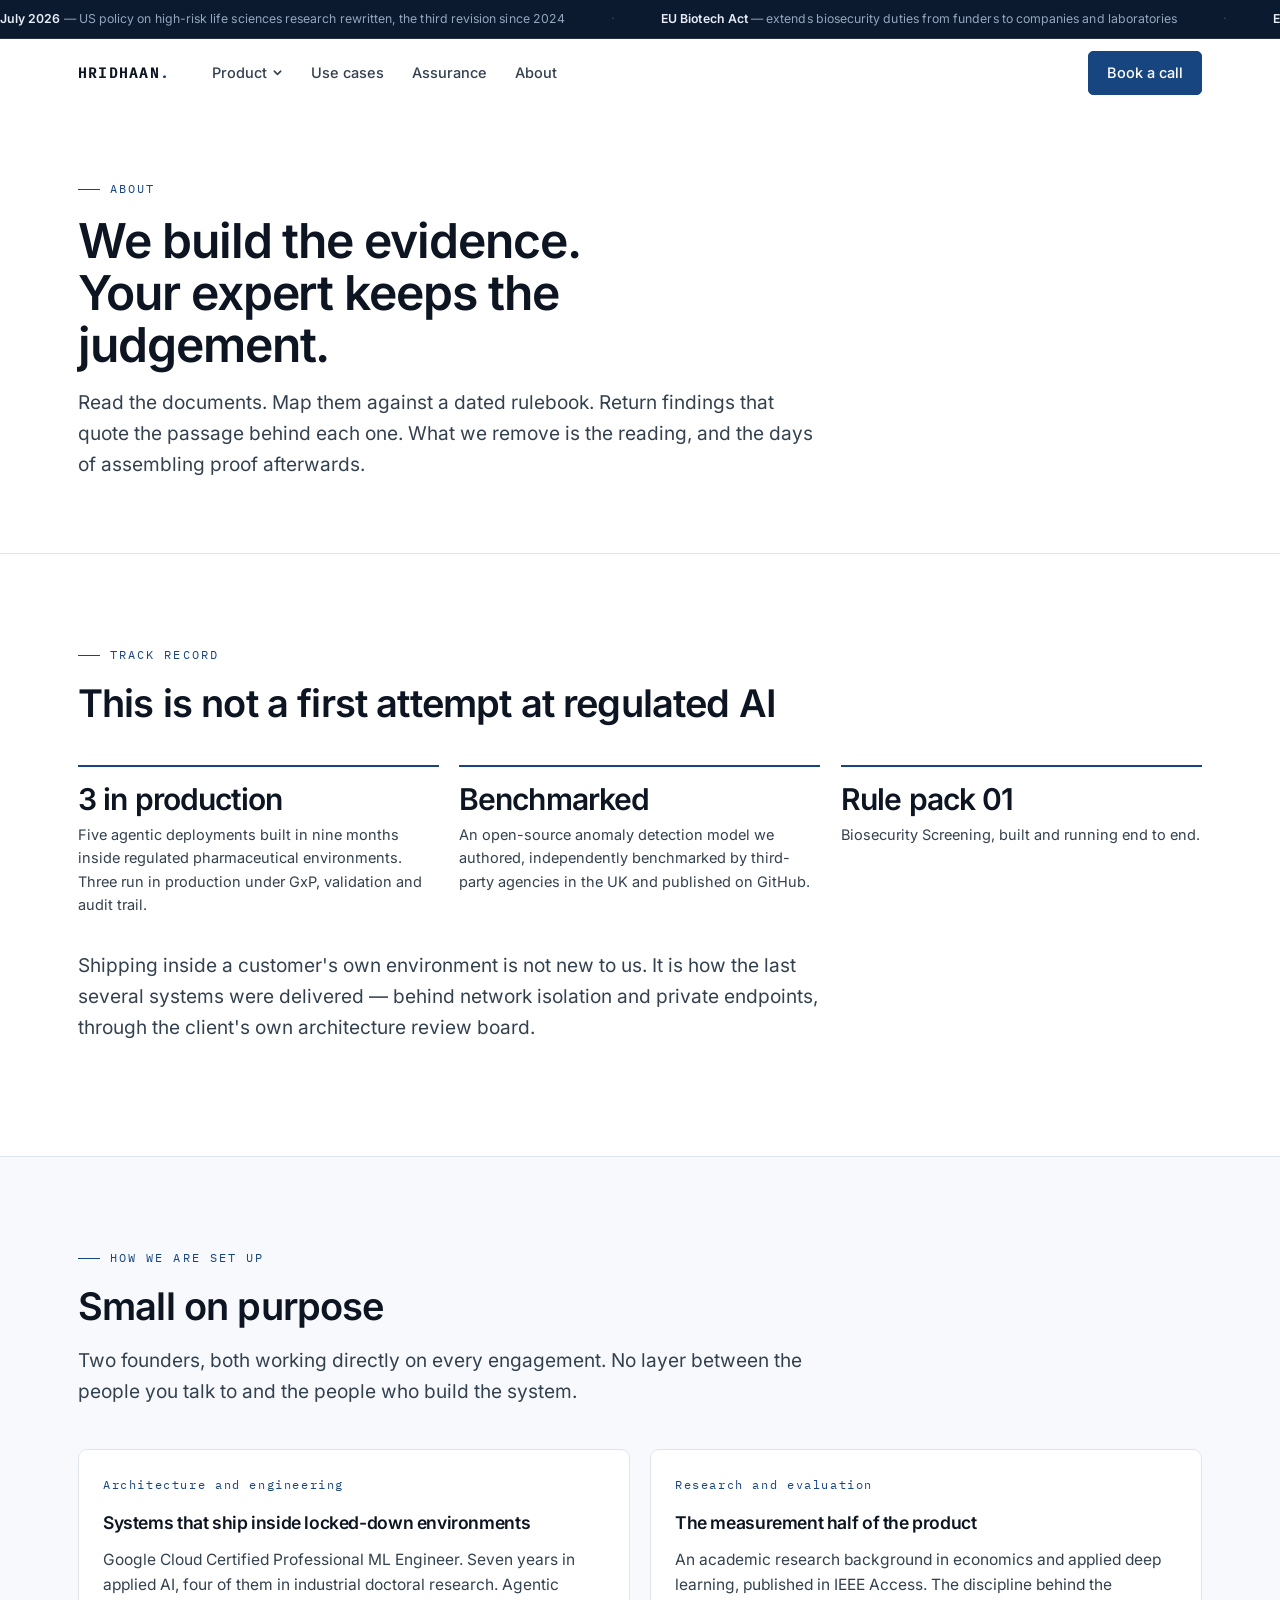
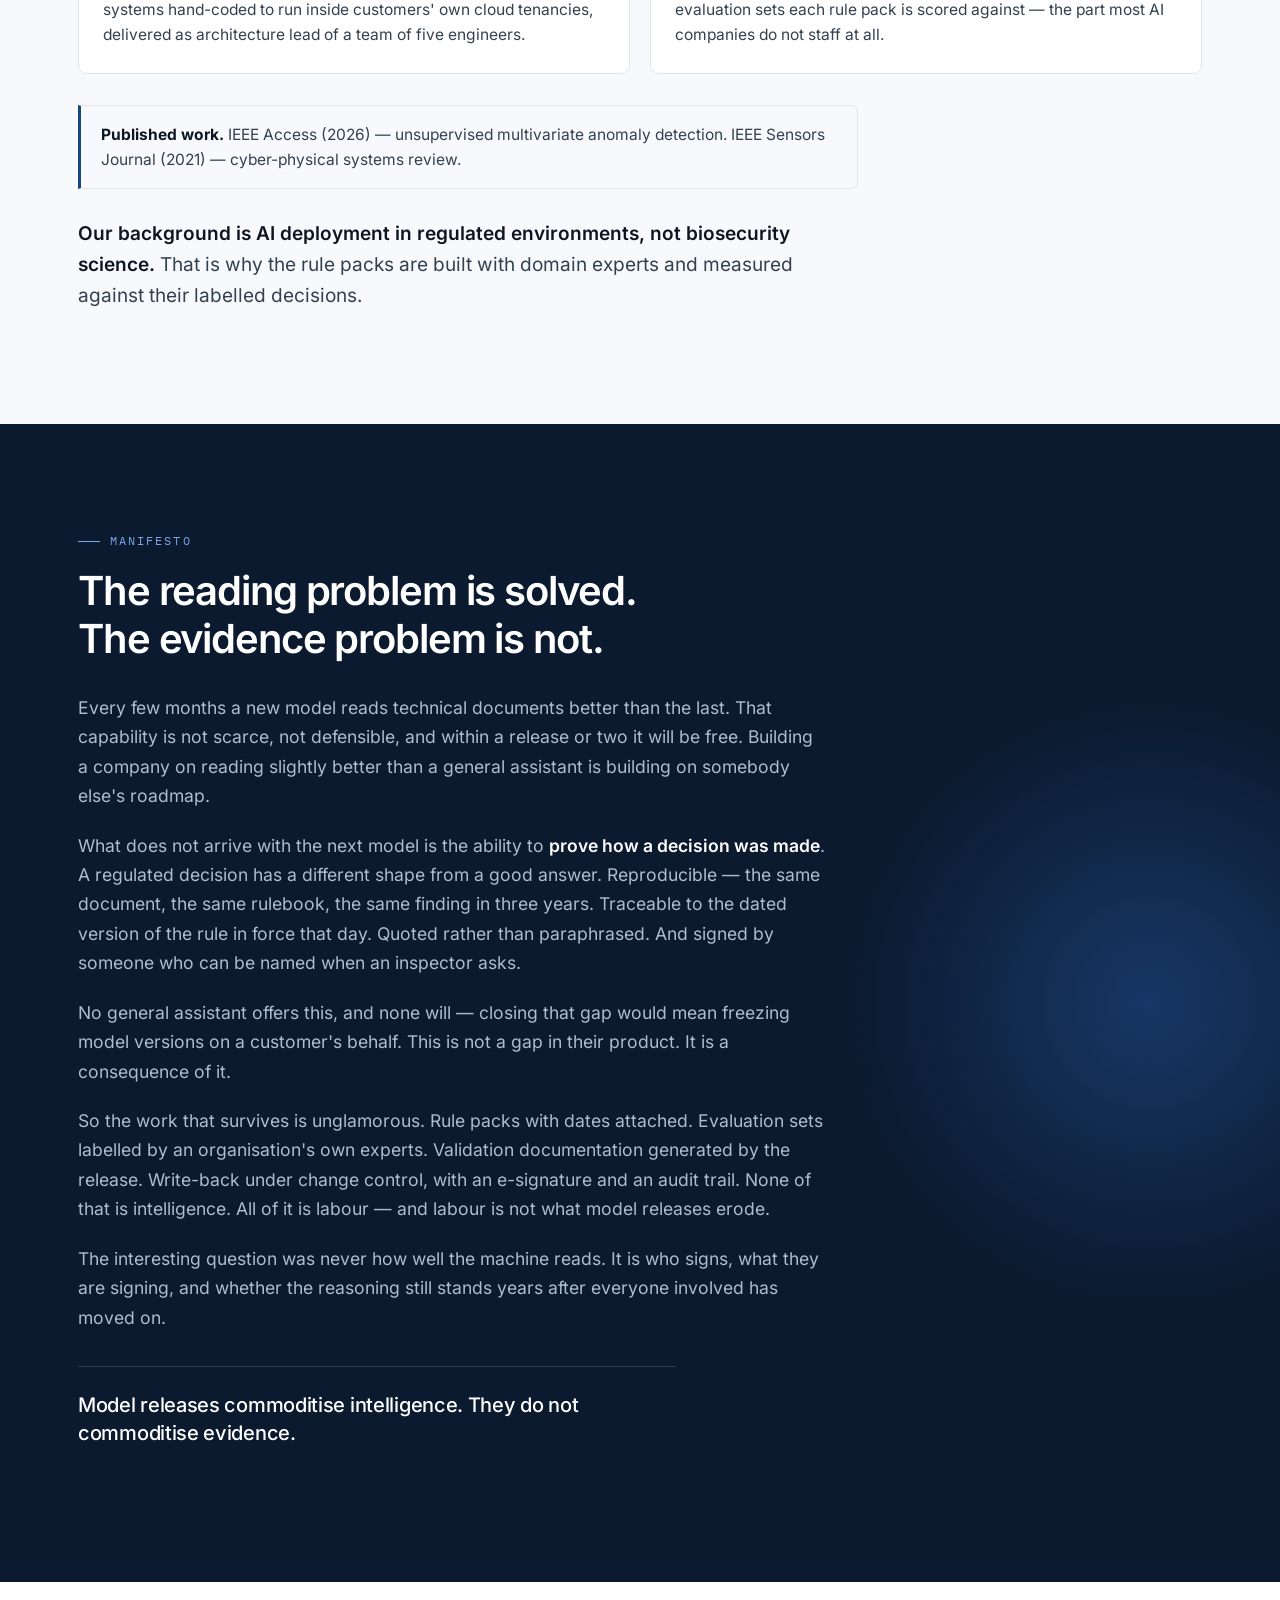
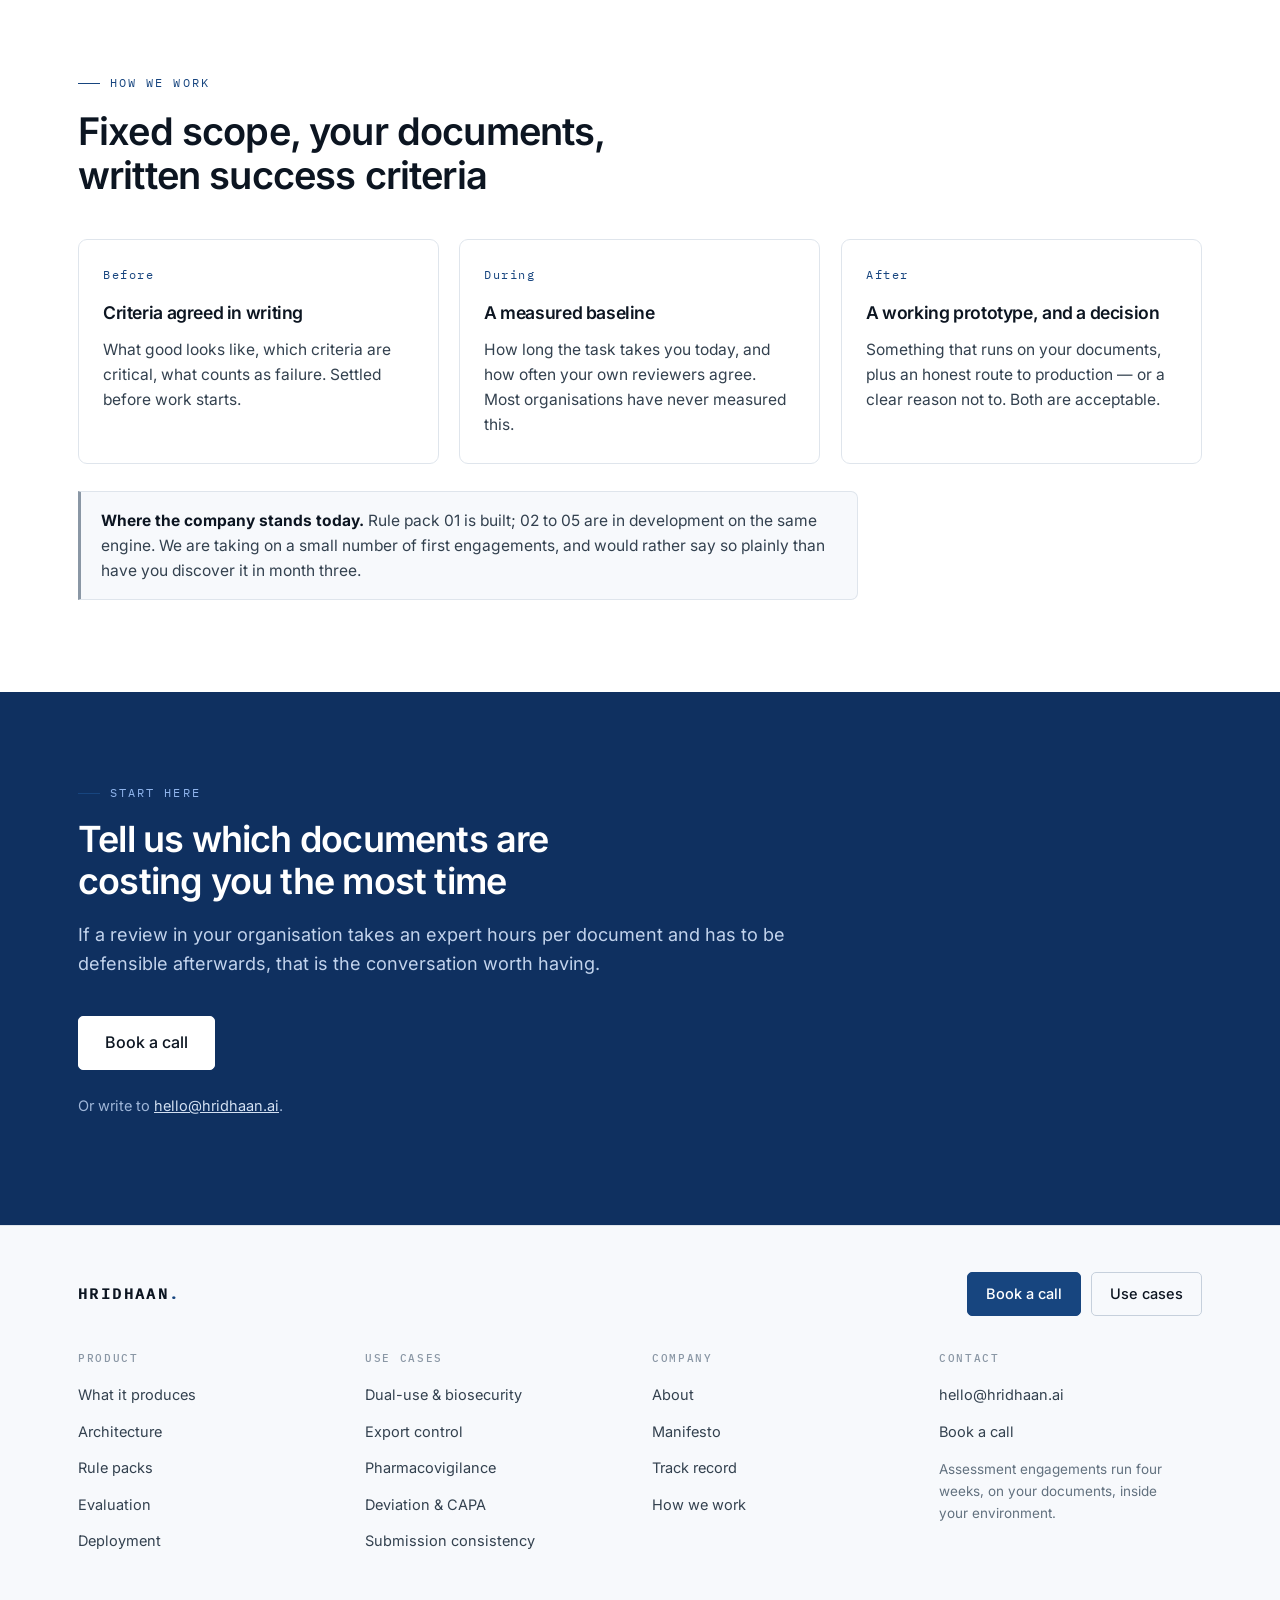
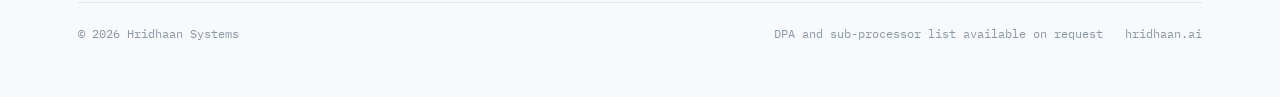
==== about.html @ a4098abb "Fix navigation: interior pages kept the old five-item nav Good catch. The homepage nav was reduced t" ====
<!doctype html>
<html lang="en">
<head>
<meta charset="utf-8">
<meta name="viewport" content="width=device-width, initial-scale=1">
<title>About — Hridhaan Systems</title>
<meta name="description" content="Hridhaan Systems builds evidence-grade AI for regulated decisions, from a track record of shipping agentic AI into locked-down enterprise environments. Founded and built by two practitioners.">
<link rel="canonical" href="https://hridhaan.ai/about.html">
<meta property="og:title" content="About — Hridhaan Systems">
<meta property="og:description" content="Hridhaan Systems builds evidence-grade AI for regulated decisions, from a track record of shipping agentic AI into locked-down enterprise environments. Founded and built by two practitioners.">
<meta property="og:type" content="website">
<link rel="icon" href="favicon.svg" type="image/svg+xml">
<meta property="og:image" content="https://hridhaan.ai/assets/og.png">
<meta name="twitter:card" content="summary_large_image">
<link rel="stylesheet" href="styles.css">
<script>document.documentElement.classList.add("js");</script>
</head>
<body>

<div class="ticker">
  <div class="rail">
    <div class="track">
      <span class="item"><b>July 2026</b> — US policy on high-risk life sciences research rewritten, the third revision since 2024</span>
      <span class="item"><b>EU Biotech Act</b> — extends biosecurity duties from funders to companies and laboratories</span>
      <span class="item"><b>EU 2021/821</b> — record-keeping obligations cover intangible technology transfer, not only goods</span>
      <span class="item"><b>21 CFR Part 11</b> — audit trails and e-signature required on regulated electronic records</span>
      <span class="item"><b>Rule packs are dated</b> — every assessment records the framework version in force on the day</span>
    </div>
    <div class="track" aria-hidden="true">
      <span class="item"><b>July 2026</b> — US policy on high-risk life sciences research rewritten, the third revision since 2024</span>
      <span class="item"><b>EU Biotech Act</b> — extends biosecurity duties from funders to companies and laboratories</span>
      <span class="item"><b>EU 2021/821</b> — record-keeping obligations cover intangible technology transfer, not only goods</span>
      <span class="item"><b>21 CFR Part 11</b> — audit trails and e-signature required on regulated electronic records</span>
      <span class="item"><b>Rule packs are dated</b> — every assessment records the framework version in force on the day</span>
    </div>
  </div>
</div>


<nav class="nav" id="nav">
  <div class="wrap">
    <a class="brand" href="index.html">Hridhaan<span class="dot">.</span></a>
    <div class="nav-links">
      <div class="has-menu">
      <button class="menu-trigger" id="menu-trigger" aria-expanded="false" aria-controls="menu-panel">Product<svg class="chev" viewBox="0 0 12 12" aria-hidden="true"><path d="M2.5 4.5 6 8l3.5-3.5"/></svg></button>
      <div class="menu-panel" id="menu-panel">
        <div class="menu-head">Rule packs</div>
        <a class="mi" href="use-cases.html#dual-use">
          <span class="mi-ic"><svg class="ic" viewBox="0 0 24 24" aria-hidden="true"><path d="M12 3 4.5 6v5.5c0 4.4 3.1 8.3 7.5 9.5 4.4-1.2 7.5-5.1 7.5-9.5V6z"/><circle cx="12" cy="11.5" r="2.4"/></svg></span>
          <span class="mi-t"><b>Biosecurity Screening</b><span>Dual-use risk in research proposals</span></span>
        </a>
        <a class="mi" href="use-cases.html#export-control">
          <span class="mi-ic"><svg class="ic" viewBox="0 0 24 24" aria-hidden="true"><path d="M3 8.5 10 5l7 3.5-7 3.5z"/><path d="M3 8.5v7L10 19l7-3.5v-7"/><path d="M10 12v7"/><path d="M20.5 3v18" stroke-dasharray="2.5 2.5"/></svg></span>
          <span class="mi-t"><b>Export Control</b><span>Technical content against control lists</span></span>
        </a>
        <a class="mi" href="use-cases.html#pharmacovigilance">
          <span class="mi-ic"><svg class="ic" viewBox="0 0 24 24" aria-hidden="true"><path d="M3 12h3.5l2-5.5 3.5 11 2.5-6.5H21"/></svg></span>
          <span class="mi-t"><b>Pharmacovigilance Triage</b><span>Adverse event cases and narratives</span></span>
        </a>
        <a class="mi" href="use-cases.html#capa">
          <span class="mi-ic"><svg class="ic" viewBox="0 0 24 24" aria-hidden="true"><path d="M9 4h6v3H9z"/><path d="M15 5.5h3v15H6v-15h3"/><path d="M9 13.5l2 2 4-4"/></svg></span>
          <span class="mi-t"><b>Quality Investigations</b><span>Deviation and CAPA evidence base</span></span>
        </a>
        <a class="mi" href="use-cases.html#submission">
          <span class="mi-ic"><svg class="ic" viewBox="0 0 24 24" aria-hidden="true"><path d="M6.5 3h7l4 4v10h-11z"/><path d="M13.5 3v4h4"/><path d="M3.5 7v14h11"/></svg></span>
          <span class="mi-t"><b>Submission Consistency</b><span>Contradictions across submission modules</span></span>
        </a>
        <a class="mi all" href="use-cases.html">All use cases &rarr;</a>
      </div>
    </div>
      <a href="use-cases.html">Use cases</a>
      <a href="index.html#assurance">Assurance</a>
      <a href="about.html">About</a>
    </div>
    <div class="nav-spacer"></div>
    <a class="btn" href="mailto:hello@hridhaan.ai?subject=Hridhaan%20assessment%20engagement">Book a call</a>
  </div>
</nav>

<header class="page-head">
  <div class="wrap">
    <div class="eyebrow">About</div>
    <h1>We build the evidence. Your expert keeps the judgement.</h1>
    <p class="lede">
      Read the documents. Map them against a dated rulebook. Return findings that quote the passage
      behind each one. What we remove is the reading, and the days of assembling proof afterwards.
    </p>
  </div>
</header>

<!-- ── Track record ──────────────────────────────────────────────────── -->
<section id="track-record" class="plain">
  <div class="wrap">
    <div class="eyebrow">Track record</div>
    <h2 class="sec">This is not a first attempt at regulated AI</h2>
    <div class="stats">
      <div>
        <div class="fig">3 in production</div>
        <div class="cap">Five agentic deployments built in nine months inside regulated pharmaceutical environments. Three run in production under GxP, validation and audit trail.</div>
      </div>
      <div>
        <div class="fig">Benchmarked</div>
        <div class="cap">An open-source anomaly detection model we authored, independently benchmarked by third-party agencies in the UK and published on GitHub.</div>
      </div>
      <div>
        <div class="fig">Rule pack 01</div>
        <div class="cap">Biosecurity Screening, built and running end to end.</div>
      </div>
    </div>

    <p class="lede" style="margin-top:34px;">
      Shipping inside a customer's own environment is not new to us. It is how the last several systems
      were delivered — behind network isolation and private endpoints, through the client's own
      architecture review board.
    </p>
  </div>
</section>

<!-- ── How we are set up ─────────────────────────────────────────────── -->
<section class="tint">
  <div class="wrap">
    <div class="eyebrow">How we are set up</div>
    <h2 class="sec">Small on purpose</h2>
    <p class="lede">
      Two founders, both working directly on every engagement. No layer between the people you talk to
      and the people who build the system.
    </p>

    <div class="grid-2">
      <div class="card">
        <span class="num">Architecture and engineering</span>
        <h3>Systems that ship inside locked-down environments</h3>
        <p>
          Google Cloud Certified Professional ML Engineer. Seven years in applied AI, four of them in
          industrial doctoral research. Agentic systems hand-coded to run inside customers' own cloud
          tenancies, delivered as architecture lead of a team of five engineers.
        </p>
      </div>
      <div class="card">
        <span class="num">Research and evaluation</span>
        <h3>The measurement half of the product</h3>
        <p>
          An academic research background in economics and applied deep learning, published in IEEE
          Access. The discipline behind the evaluation sets each rule pack is scored against — the part
          most AI companies do not staff at all.
        </p>
      </div>
    </div>

    <div class="status-note" style="margin-top:30px;border-left-color:var(--accent);">
      <b>Published work.</b> IEEE Access (2026) — unsupervised multivariate anomaly detection.
      IEEE Sensors Journal (2021) — cyber-physical systems review.
    </div>

    <p class="lede" style="margin-top:30px;">
      <strong>Our background is AI deployment in regulated environments, not biosecurity science.</strong>
      That is why the rule packs are built with domain experts and measured against their labelled
      decisions.
    </p>
  </div>
</section>

<!-- ── Manifesto ─────────────────────────────────────────────────────── -->
<section id="manifesto" class="manifesto">
  <div class="wrap">
    <div class="eyebrow">Manifesto</div>
    <h2>The reading problem is solved. The evidence problem is not.</h2>
    <div class="col">
      <p>
        Every few months a new model reads technical documents better than the last. That capability is
        not scarce, not defensible, and within a release or two it will be free. Building a company on
        reading slightly better than a general assistant is building on somebody else's roadmap.
      </p>
      <p>
        What does not arrive with the next model is the ability to <strong>prove how a decision was
        made</strong>. A regulated decision has a different shape from a good answer. Reproducible — the same document,
        the same rulebook, the same finding in three years. Traceable to the dated version of the rule in
        force that day. Quoted rather than paraphrased. And signed by someone who can be
        named when an inspector asks.
      </p>
      <p>
        No general assistant offers this, and none will — closing that gap would mean freezing model
        versions on a customer's behalf. This is not a gap in their product. It is a consequence of it.
      </p>
      <p>
        So the work that survives is unglamorous. Rule packs with dates attached. Evaluation sets labelled
        by an organisation's own experts. Validation documentation generated by the release. Write-back
        under change control, with an e-signature and an audit trail. None of that is intelligence. All of
        it is labour — and labour is not what model releases erode.
      </p>
      <p>
        The interesting question was never how well the machine reads. It is who signs, what they are
        signing, and whether the reasoning still stands years after everyone involved has moved on.
      </p>
      <p class="close">
        Model releases commoditise intelligence. They do not commoditise evidence.
      </p>
    </div>
  </div>
</section>

<!-- ── How we work ───────────────────────────────────────────────────── -->
<section id="how-we-work" class="plain">
  <div class="wrap">
    <div class="eyebrow">How we work</div>
    <h2 class="sec">Fixed scope, your documents, written success criteria</h2>
    <div class="grid-3">
      <div class="card">
        <span class="num">Before</span>
        <h3>Criteria agreed in writing</h3>
        <p>What good looks like, which criteria are critical, what counts as failure. Settled before work starts.</p>
      </div>
      <div class="card">
        <span class="num">During</span>
        <h3>A measured baseline</h3>
        <p>How long the task takes you today, and how often your own reviewers agree. Most organisations have never measured this.</p>
      </div>
      <div class="card">
        <span class="num">After</span>
        <h3>A working prototype, and a decision</h3>
        <p>Something that runs on your documents, plus an honest route to production — or a clear reason not to. Both are acceptable.</p>
      </div>
    </div>

    <div class="status-note">
      <b>Where the company stands today.</b> Rule pack 01 is built; 02 to 05 are in development on the
      same engine. We are taking on a small number of first engagements, and would rather say so plainly
      than have you discover it in month three.
    </div>
  </div>
</section>

<!-- ── CTA ───────────────────────────────────────────────────────────── -->
<section class="cta">
  <div class="wrap">
    <div class="eyebrow" style="color:#8fb4ec;">Start here</div>
    <h2>Tell us which documents are costing you the most time</h2>
    <p>
      If a review in your organisation takes an expert hours per document and has to be defensible
      afterwards, that is the conversation worth having.
    </p>
    <a class="btn lg" href="mailto:hello@hridhaan.ai?subject=Hridhaan%20assessment%20engagement">Book a call</a>
    <p class="terms">Or write to <a href="mailto:hello@hridhaan.ai" style="color:#d3e0f2;text-decoration:underline;">hello@hridhaan.ai</a>.</p>
  </div>
</section>

<footer>
  <div class="wrap">

    <div class="foot-top">
      <span class="brand">Hridhaan<span class="dot">.</span></span>
      <div class="foot-cta">
        <a class="btn" href="mailto:hello@hridhaan.ai?subject=Hridhaan%20assessment%20engagement">Book a call</a>
        <a class="btn ghost" href="use-cases.html">Use cases</a>
      </div>
    </div>

    <div class="foot-cols">
      <div>
        <h4>Product</h4>
        <ul>
          <li><a href="index.html#output">What it produces</a></li>
          <li><a href="index.html#architecture">Architecture</a></li>
          <li><a href="index.html#rule-packs">Rule packs</a></li>
          <li><a href="index.html#evaluation">Evaluation</a></li>
          <li><a href="index.html#deployment">Deployment</a></li>
        </ul>
      </div>
      <div>
        <h4>Use cases</h4>
        <ul>
          <li><a href="use-cases.html#dual-use">Dual-use &amp; biosecurity</a></li>
          <li><a href="use-cases.html#export-control">Export control</a></li>
          <li><a href="use-cases.html#pharmacovigilance">Pharmacovigilance</a></li>
          <li><a href="use-cases.html#capa">Deviation &amp; CAPA</a></li>
          <li><a href="use-cases.html#submission">Submission consistency</a></li>
        </ul>
      </div>
      <div>
        <h4>Company</h4>
        <ul>
          <li><a href="about.html">About</a></li>
          <li><a href="about.html#manifesto">Manifesto</a></li>
          <li><a href="about.html#track-record">Track record</a></li>
          <li><a href="about.html#how-we-work">How we work</a></li>
        </ul>
      </div>
      <div>
        <h4>Contact</h4>
        <ul>
          <li><a href="mailto:hello@hridhaan.ai">hello@hridhaan.ai</a></li>
          <li><a href="mailto:hello@hridhaan.ai?subject=Hridhaan%20assessment%20engagement">Book a call</a></li>
        </ul>
        <p style="font-size:13.5px;color:var(--ink-3);margin:14px 0 0;max-width:26ch;">
          Assessment engagements run four weeks, on your documents, inside your environment.
        </p>
      </div>
    </div>

    <div class="foot-legal">
      <span>© 2026 Hridhaan Systems</span>
      <span class="set">
        <span>DPA and sub-processor list available on request</span>
        <a href="index.html">hridhaan.ai</a>
      </span>
    </div>

  </div>
</footer>

<script>
  var nav = document.getElementById('nav');
  var onScroll = function () { nav.classList.toggle('scrolled', window.scrollY > 8); };
  onScroll();
  window.addEventListener('scroll', onScroll, { passive: true });
</script>

<script>
  (function () {
    var t = document.getElementById('menu-trigger');
    var p = document.getElementById('menu-panel');
    if (!t || !p) return;
    var wrap = t.parentNode;
    function open(v) { wrap.classList.toggle('open', v); t.setAttribute('aria-expanded', v); }
    t.addEventListener('click', function (e) { e.stopPropagation(); open(!wrap.classList.contains('open')); });
    document.addEventListener('click', function (e) { if (!wrap.contains(e.target)) open(false); });
    document.addEventListener('keydown', function (e) { if (e.key === 'Escape') open(false); });
  })();
</script>


<script>
  (function () {
    var sel = '.eyebrow, h2.sec, .lede, .arch, .example, .mock-note, .pack, .card,' +
              ' .split > div, .stats > div, .status-note, .statement .wrap > *,' +
              ' .cta .wrap > *, .page-head > .wrap > *, .uc-head, .uc h2, .uc .intro, .uc-cols > div,' +
              ' .manifesto .wrap > *';
    var els = [].slice.call(document.querySelectorAll(sel));
    if (!els.length) return;
    if (!('IntersectionObserver' in window) ||
        window.matchMedia('(prefers-reduced-motion: reduce)').matches) {
      els.forEach(function (el) { el.classList.add('in'); });
      return;
    }
    els.forEach(function (el) { el.classList.add('rv'); });
    var io = new IntersectionObserver(function (entries) {
      entries.forEach(function (e) {
        if (e.isIntersecting) { e.target.classList.add('in'); io.unobserve(e.target); }
      });
    }, { rootMargin: '0px 0px -8% 0px', threshold: 0.08 });
    els.forEach(function (el) { io.observe(el); });
  })();
</script>

</body>
</html>
---- styles.css ----
/* ── Self-hosted fonts: no third-party request ──────────────────────── */
@font-face {
  font-family: 'IBM Plex Mono';
  font-style: normal;
  font-weight: 400;
  font-display: swap;
  src: url(assets/fonts/IBMPlexMono-400-latin-ext.woff2) format('woff2');
  unicode-range: U+0100-02BA, U+02BD-02C5, U+02C7-02CC, U+02CE-02D7, U+02DD-02FF, U+0304, U+0308, U+0329, U+1D00-1DBF, U+1E00-1E9F, U+1EF2-1EFF, U+2020, U+20A0-20AB, U+20AD-20C0, U+2113, U+2C60-2C7F, U+A720-A7FF;
}
@font-face {
  font-family: 'IBM Plex Mono';
  font-style: normal;
  font-weight: 400;
  font-display: swap;
  src: url(assets/fonts/IBMPlexMono-400-latin.woff2) format('woff2');
  unicode-range: U+0000-00FF, U+0131, U+0152-0153, U+02BB-02BC, U+02C6, U+02DA, U+02DC, U+0304, U+0308, U+0329, U+2000-206F, U+20AC, U+2122, U+2191, U+2193, U+2212, U+2215, U+FEFF, U+FFFD;
}
@font-face {
  font-family: 'IBM Plex Mono';
  font-style: normal;
  font-weight: 500;
  font-display: swap;
  src: url(assets/fonts/IBMPlexMono-500-latin-ext.woff2) format('woff2');
  unicode-range: U+0100-02BA, U+02BD-02C5, U+02C7-02CC, U+02CE-02D7, U+02DD-02FF, U+0304, U+0308, U+0329, U+1D00-1DBF, U+1E00-1E9F, U+1EF2-1EFF, U+2020, U+20A0-20AB, U+20AD-20C0, U+2113, U+2C60-2C7F, U+A720-A7FF;
}
@font-face {
  font-family: 'IBM Plex Mono';
  font-style: normal;
  font-weight: 500;
  font-display: swap;
  src: url(assets/fonts/IBMPlexMono-500-latin.woff2) format('woff2');
  unicode-range: U+0000-00FF, U+0131, U+0152-0153, U+02BB-02BC, U+02C6, U+02DA, U+02DC, U+0304, U+0308, U+0329, U+2000-206F, U+20AC, U+2122, U+2191, U+2193, U+2212, U+2215, U+FEFF, U+FFFD;
}
@font-face {
  font-family: 'Inter';
  font-style: normal;
  font-weight: 400;
  font-display: swap;
  src: url(assets/fonts/Inter-400-latin-ext.woff2) format('woff2');
  unicode-range: U+0100-02BA, U+02BD-02C5, U+02C7-02CC, U+02CE-02D7, U+02DD-02FF, U+0304, U+0308, U+0329, U+1D00-1DBF, U+1E00-1E9F, U+1EF2-1EFF, U+2020, U+20A0-20AB, U+20AD-20C0, U+2113, U+2C60-2C7F, U+A720-A7FF;
}
@font-face {
  font-family: 'Inter';
  font-style: normal;
  font-weight: 400;
  font-display: swap;
  src: url(assets/fonts/Inter-400-latin.woff2) format('woff2');
  unicode-range: U+0000-00FF, U+0131, U+0152-0153, U+02BB-02BC, U+02C6, U+02DA, U+02DC, U+0304, U+0308, U+0329, U+2000-206F, U+20AC, U+2122, U+2191, U+2193, U+2212, U+2215, U+FEFF, U+FFFD;
}
@font-face {
  font-family: 'Inter';
  font-style: normal;
  font-weight: 500;
  font-display: swap;
  src: url(assets/fonts/Inter-500-latin-ext.woff2) format('woff2');
  unicode-range: U+0100-02BA, U+02BD-02C5, U+02C7-02CC, U+02CE-02D7, U+02DD-02FF, U+0304, U+0308, U+0329, U+1D00-1DBF, U+1E00-1E9F, U+1EF2-1EFF, U+2020, U+20A0-20AB, U+20AD-20C0, U+2113, U+2C60-2C7F, U+A720-A7FF;
}
@font-face {
  font-family: 'Inter';
  font-style: normal;
  font-weight: 500;
  font-display: swap;
  src: url(assets/fonts/Inter-500-latin.woff2) format('woff2');
  unicode-range: U+0000-00FF, U+0131, U+0152-0153, U+02BB-02BC, U+02C6, U+02DA, U+02DC, U+0304, U+0308, U+0329, U+2000-206F, U+20AC, U+2122, U+2191, U+2193, U+2212, U+2215, U+FEFF, U+FFFD;
}
@font-face {
  font-family: 'Inter';
  font-style: normal;
  font-weight: 600;
  font-display: swap;
  src: url(assets/fonts/Inter-600-latin-ext.woff2) format('woff2');
  unicode-range: U+0100-02BA, U+02BD-02C5, U+02C7-02CC, U+02CE-02D7, U+02DD-02FF, U+0304, U+0308, U+0329, U+1D00-1DBF, U+1E00-1E9F, U+1EF2-1EFF, U+2020, U+20A0-20AB, U+20AD-20C0, U+2113, U+2C60-2C7F, U+A720-A7FF;
}
@font-face {
  font-family: 'Inter';
  font-style: normal;
  font-weight: 600;
  font-display: swap;
  src: url(assets/fonts/Inter-600-latin.woff2) format('woff2');
  unicode-range: U+0000-00FF, U+0131, U+0152-0153, U+02BB-02BC, U+02C6, U+02DA, U+02DC, U+0304, U+0308, U+0329, U+2000-206F, U+20AC, U+2122, U+2191, U+2193, U+2212, U+2215, U+FEFF, U+FFFD;
}
@font-face {
  font-family: 'Inter';
  font-style: normal;
  font-weight: 700;
  font-display: swap;
  src: url(assets/fonts/Inter-700-latin-ext.woff2) format('woff2');
  unicode-range: U+0100-02BA, U+02BD-02C5, U+02C7-02CC, U+02CE-02D7, U+02DD-02FF, U+0304, U+0308, U+0329, U+1D00-1DBF, U+1E00-1E9F, U+1EF2-1EFF, U+2020, U+20A0-20AB, U+20AD-20C0, U+2113, U+2C60-2C7F, U+A720-A7FF;
}
@font-face {
  font-family: 'Inter';
  font-style: normal;
  font-weight: 700;
  font-display: swap;
  src: url(assets/fonts/Inter-700-latin.woff2) format('woff2');
  unicode-range: U+0000-00FF, U+0131, U+0152-0153, U+02BB-02BC, U+02C6, U+02DA, U+02DC, U+0304, U+0308, U+0329, U+2000-206F, U+20AC, U+2122, U+2191, U+2193, U+2212, U+2215, U+FEFF, U+FFFD;
}

/* ==========================================================================
   Hridhaan Systems — hridhaan.ai
   ========================================================================== */

:root {
  --ink:        #0c1521;
  --ink-2:      #33414f;
  --ink-3:      #62717f;
  --ink-4:      #8a97a5;

  --paper:      #ffffff;
  --paper-2:    #f7f9fc;
  --paper-3:    #edf1f7;

  --rule:       #dfe5ec;
  --rule-2:     #c6d0dc;

  --accent:     #17457f;
  --accent-dk:  #0f3060;
  --accent-lt:  #e9eff8;
  --accent-br:  #2f6fd0;
  --amber:      #a15c12;
  --amber-lt:   #fbf2e6;

  --max:        1180px;
  --sans:       "Inter", -apple-system, BlinkMacSystemFont, "Segoe UI", Roboto, sans-serif;
  --mono:       "IBM Plex Mono", ui-monospace, SFMono-Regular, Menlo, monospace;
}

* { box-sizing: border-box; }

html { scroll-behavior: smooth; -webkit-text-size-adjust: 100%; }

body {
  margin: 0;
  font-family: var(--sans);
  font-size: 17px;
  line-height: 1.62;
  color: var(--ink-2);
  background: var(--paper);
  -webkit-font-smoothing: antialiased;
}

h1, h2, h3, h4 { color: var(--ink); font-weight: 600; letter-spacing: -0.022em; margin: 0; }
p { margin: 0 0 1.1em; }
a { color: var(--accent); text-decoration: none; }
a:hover { text-decoration: underline; }
strong { color: var(--ink); font-weight: 600; }
ul { margin: 0 0 1.1em; padding-left: 1.15em; }
li { margin-bottom: 0.5em; }
li::marker { color: var(--accent); }

.wrap { max-width: var(--max); margin: 0 auto; padding: 0 28px; }

/* ── Nav ─────────────────────────────────────────────────────────────── */
.nav {
  position: sticky; top: 0; z-index: 50;
  background: rgba(255,255,255,0.88);
  backdrop-filter: saturate(1.4) blur(10px);
  border-bottom: 1px solid transparent;
  transition: border-color .2s ease;
}
.nav.scrolled { border-bottom-color: var(--rule); }
.nav .wrap { display: flex; align-items: center; gap: 34px; height: 68px; }

.brand {
  font-family: var(--mono);
  font-size: 14px;
  font-weight: 600;
  letter-spacing: 0.16em;
  color: var(--ink);
  text-transform: uppercase;
  white-space: nowrap;
}
.brand:hover { text-decoration: none; }
.brand .dot { color: var(--accent); }

.nav-links { display: flex; gap: 28px; margin-left: 8px; }
.nav-links a {
  font-size: 14.5px; font-weight: 500; color: var(--ink-2);
}
.nav-links a:hover { color: var(--accent); text-decoration: none; }
.nav-spacer { flex: 1; }

.btn {
  display: inline-block;
  font-size: 14.5px; font-weight: 500;
  padding: 9px 18px;
  border-radius: 5px;
  border: 1px solid var(--accent);
  background: var(--accent);
  color: #fff;
  white-space: nowrap;
  transition: background .15s ease, border-color .15s ease;
}
.btn:hover { background: var(--accent-dk); border-color: var(--accent-dk); text-decoration: none; }
.btn.ghost { background: transparent; color: var(--ink); border-color: var(--rule-2); }
.btn.ghost:hover { background: var(--paper-2); border-color: var(--ink-3); }
.btn.lg { font-size: 16px; padding: 13px 26px; }

/* ── Section furniture ───────────────────────────────────────────────── */
section { padding: 92px 0; border-top: 1px solid var(--rule); }
section.tint { background: var(--paper-2); }
section.plain { border-top: none; }

.eyebrow {
  font-family: var(--mono);
  font-size: 11.5px;
  letter-spacing: 0.18em;
  text-transform: uppercase;
  color: var(--accent);
  margin-bottom: 16px;
  display: flex; align-items: center; gap: 10px;
}
.eyebrow::before {
  content: ""; width: 22px; height: 1px; background: var(--accent); display: block;
}

h2.sec {
  font-size: clamp(28px, 3.4vw, 38px);
  line-height: 1.16;
  max-width: 30ch;
  text-wrap: balance;
  margin-bottom: 18px;
}
.lede { font-size: 19px; color: var(--ink-2); max-width: 62ch; }

/* ── Hero ────────────────────────────────────────────────────────────── */
.hero { padding: 84px 0 72px; border-top: none; }
.hero h1 {
  font-size: clamp(38px, 5.6vw, 62px);
  line-height: 1.05;
  letter-spacing: -0.035em;
  max-width: 19ch;
  text-wrap: balance;
  margin-bottom: 26px;
}
.hero .sub { font-size: 20px; line-height: 1.55; max-width: 64ch; color: var(--ink-2); }
.hero-tag {
  font-family: var(--mono); font-size: 12px; letter-spacing: 0.16em;
  text-transform: uppercase; color: var(--ink-3); margin-bottom: 22px;
}
.hero-cta { display: flex; gap: 12px; flex-wrap: wrap; margin-top: 34px; }

/* ── Framework strip ─────────────────────────────────────────────────── */
.strip { padding: 26px 0; border-top: 1px solid var(--rule); border-bottom: 1px solid var(--rule); background: var(--paper-2); }
.strip .label {
  font-family: var(--mono); font-size: 11px; letter-spacing: 0.16em;
  text-transform: uppercase; color: var(--ink-4); margin-bottom: 12px;
}
.strip .items {
  display: flex; flex-wrap: wrap; gap: 10px 26px;
  font-size: 14.5px; color: var(--ink-2); font-weight: 500;
}
.strip .items span { white-space: nowrap; }
.strip .items span::before { content: "·"; color: var(--rule-2); margin-right: 26px; }
.strip .items span:first-child::before { content: none; margin: 0; }

/* ── Evidence pack mock ──────────────────────────────────────────────── */
.mock {
  margin-top: 52px;
  border: 1px solid var(--rule);
  border-radius: 10px;
  background: var(--paper);
  box-shadow: 0 1px 2px rgba(13,20,23,.04), 0 12px 32px -18px rgba(13,20,23,.18);
  overflow: hidden;
}
.mock-bar {
  display: flex; align-items: center; gap: 10px;
  padding: 11px 16px;
  border-bottom: 1px solid var(--rule);
  background: var(--paper-2);
  font-family: var(--mono); font-size: 11.5px; color: var(--ink-3);
  letter-spacing: 0.04em;
}
.mock-bar .dots { display: flex; gap: 5px; }
.mock-bar .dots i { width: 8px; height: 8px; border-radius: 50%; background: var(--rule-2); display: block; }
.mock-bar .grow { flex: 1; }
.mock-body { display: grid; grid-template-columns: 1.35fr 1fr; }
.mock-body > div { padding: 22px 24px; }
.mock-body > div:first-child { border-right: 1px solid var(--rule); }

.mock-h {
  font-family: var(--mono); font-size: 10.5px; letter-spacing: 0.16em;
  text-transform: uppercase; color: var(--ink-4); margin-bottom: 14px;
}
.finding { border-left: 2px solid var(--amber); padding-left: 14px; margin-bottom: 20px; }
.finding:last-child { margin-bottom: 0; }
.finding .crit { font-size: 14px; font-weight: 600; color: var(--ink); margin-bottom: 5px; }
.finding .quote {
  font-size: 13.5px; color: var(--ink-2); font-style: italic;
  background: var(--paper-2); border-radius: 4px; padding: 8px 11px; margin-bottom: 7px;
}
.finding .cite { font-family: var(--mono); font-size: 11px; color: var(--ink-4); }

.kv { display: flex; justify-content: space-between; gap: 14px; padding: 9px 0; border-bottom: 1px dotted var(--rule); font-size: 13.5px; }
.kv:last-child { border-bottom: none; }
.kv .k { color: var(--ink-3); }
.kv .v { color: var(--ink); font-weight: 500; text-align: right; font-family: var(--mono); font-size: 12.5px; }
.pill {
  display: inline-block; font-family: var(--mono); font-size: 10.5px; letter-spacing: 0.1em;
  text-transform: uppercase; padding: 3px 9px; border-radius: 100px;
  background: var(--amber-lt); color: var(--amber); border: 1px solid #f0dfc6;
}
.mock-note { font-size: 12.5px; color: var(--ink-4); margin-top: 14px; text-align: center; }

/* ── Cards ───────────────────────────────────────────────────────────── */
.grid-3 { display: grid; grid-template-columns: repeat(3, 1fr); gap: 20px; margin-top: 42px; }
.grid-2 { display: grid; grid-template-columns: repeat(2, 1fr); gap: 20px; margin-top: 42px; }

.card {
  border: 1px solid var(--rule);
  border-radius: 9px;
  padding: 26px 24px;
  background: var(--paper);
}
.card h3 { font-size: 17.5px; margin-bottom: 10px; }
.card p { font-size: 15.5px; color: var(--ink-2); margin: 0; }
.card .num {
  font-family: var(--mono); font-size: 11.5px; letter-spacing: 0.14em;
  color: var(--accent); margin-bottom: 14px; display: block;
}

/* ── Pull quote ──────────────────────────────────────────────────────── */
.pull {
  margin: 46px 0 0;
  padding: 30px 34px;
  border-left: 3px solid var(--accent);
  background: var(--accent-lt);
  border-radius: 0 8px 8px 0;
  font-size: 21px;
  line-height: 1.45;
  color: var(--ink);
  font-weight: 500;
  letter-spacing: -0.015em;
}
.pull p:last-child { margin-bottom: 0; }
.pull .small { font-size: 15.5px; font-weight: 400; color: var(--ink-2); margin-top: 14px; letter-spacing: 0; }

/* ── Pipeline ────────────────────────────────────────────────────────── */
.pipeline { display: grid; grid-template-columns: repeat(5, 1fr); gap: 0; margin: 46px 0 0; }
.pipeline .step {
  position: relative;
  padding: 26px 20px 24px;
  border: 1px solid var(--rule);
  border-right: none;
  background: var(--paper);
}
.pipeline .step:first-child { border-radius: 9px 0 0 9px; }
.pipeline .step:last-child { border-right: 1px solid var(--rule); border-radius: 0 9px 9px 0; }
.pipeline .step::after {
  content: ""; position: absolute; top: 0; left: 0; right: 0; height: 2px; background: var(--rule-2);
}
.pipeline .step:nth-child(1)::after { background: var(--accent); }
.pipeline .step:nth-child(2)::after { background: #2b7a6f; }
.pipeline .step:nth-child(3)::after { background: #4c9489; }
.pipeline .step:nth-child(4)::after { background: #6dada3; }
.pipeline .step:nth-child(5)::after { background: #9dc0f0; }
.pipeline .n {
  font-family: var(--mono); font-size: 11px; letter-spacing: 0.14em;
  color: var(--ink-4); display: block; margin-bottom: 10px;
}
.pipeline h4 { font-size: 16px; margin-bottom: 8px; }
.pipeline p { font-size: 14px; color: var(--ink-2); margin: 0; line-height: 1.5; }

/* ── Rule pack list ──────────────────────────────────────────────────── */
.packs { margin-top: 44px; border-top: 1px solid var(--rule); }
.pack {
  display: grid;
  grid-template-columns: 54px 1fr;
  gap: 26px;
  padding: 26px 4px;
  border-bottom: 1px solid var(--rule);
  align-items: start;
  transition: background .15s ease;
}
a.pack { color: var(--ink-2); }
a.pack h3 { color: var(--ink); }
a.pack:hover { background: var(--paper-2); text-decoration: none; }
a.pack:hover h3 { color: var(--accent); }
.pack .idx { font-family: var(--mono); font-size: 26px; color: var(--rule-2); line-height: 1; padding-top: 2px; }
.pack h3 { font-size: 19px; margin-bottom: 8px; }
.pack .badge {
  display: inline-block; font-family: var(--mono); font-size: 10px; letter-spacing: 0.14em;
  text-transform: uppercase; padding: 3px 8px; border-radius: 3px; margin-bottom: 10px;
  background: var(--accent-lt); color: var(--accent-dk);
}
.pack .badge.warm { background: var(--amber-lt); color: var(--amber); }
.pack .badge.mute { background: var(--paper-3); color: var(--ink-3); border: 1px solid var(--rule-2); }
.pack .produces { font-size: 15.5px; color: var(--ink-2); }
.pack .produces .lbl {
  font-family: var(--mono); font-size: 10.5px; letter-spacing: 0.14em; text-transform: uppercase;
  color: var(--ink-4); display: block; margin-bottom: 6px;
}

/* ── Comparison table ────────────────────────────────────────────────── */
.compare { display: grid; grid-template-columns: 1fr 1fr; gap: 0; margin-top: 40px; border: 1px solid var(--rule); border-radius: 9px; overflow: hidden; }
.compare > div { padding: 26px 26px 28px; }
.compare > div:first-child { border-right: 1px solid var(--rule); background: var(--accent-lt); }
.compare h4 { font-size: 15px; margin-bottom: 16px; }
.compare ul { margin: 0; padding-left: 1.05em; }
.compare li { font-size: 15.5px; margin-bottom: 7px; }
.compare .x li::marker { color: var(--ink-4); }
.compare .x li { color: var(--ink-3); }

/* ── CTA band ────────────────────────────────────────────────────────── */
.cta {
  background: var(--accent-dk);
  color: #d3e0f2;
  border-top: none;
}
.cta h2 { color: #fff; font-size: clamp(26px, 3.2vw, 36px); line-height: 1.16; max-width: 28ch; text-wrap: balance; margin-bottom: 18px; }
.cta p { font-size: 18px; max-width: 66ch; color: #c2d3ec; }
.cta .btn { background: #fff; border-color: #fff; color: var(--ink); margin-top: 18px; }
.cta .btn:hover { background: var(--accent-lt); border-color: var(--accent-lt); }
.cta .terms { margin-top: 24px; font-size: 14.5px; color: #9fb6d8; }

/* ── Footer ──────────────────────────────────────────────────────────── */
footer { padding: 46px 0 54px; border-top: 1px solid var(--rule); background: var(--paper-2); }
.foot { display: flex; justify-content: space-between; align-items: flex-start; gap: 32px; flex-wrap: wrap; }
.foot .brand { margin-bottom: 10px; display: block; }
.foot p { font-size: 14px; color: var(--ink-3); margin: 0; max-width: 42ch; }
.foot-links { display: flex; gap: 26px; font-size: 14.5px; flex-wrap: wrap; }
.foot-links a { color: var(--ink-2); }
.foot-bot {
  margin-top: 34px; padding-top: 20px; border-top: 1px solid var(--rule);
  font-family: var(--mono); font-size: 11.5px; color: var(--ink-4);
  display: flex; justify-content: space-between; gap: 20px; flex-wrap: wrap;
}

/* ── Interior pages ──────────────────────────────────────────────────── */
.page-head { padding: 72px 0 52px; border-bottom: 1px solid var(--rule); }
.page-head h1 { font-size: clamp(32px, 4.4vw, 48px); line-height: 1.08; max-width: 18ch; margin-bottom: 18px; }

.uc { padding: 76px 0; border-bottom: 1px solid var(--rule); }
.uc:nth-child(even) { background: var(--paper-2); }
.uc-head { display: flex; align-items: baseline; gap: 16px; flex-wrap: wrap; margin-bottom: 6px; }
.uc-head .idx { font-family: var(--mono); font-size: 13px; color: var(--accent); letter-spacing: 0.14em; }
.uc h2 { font-size: clamp(25px, 3vw, 33px); line-height: 1.15; margin-bottom: 14px; max-width: 28ch; text-wrap: balance; }
.uc .intro { font-size: 18.5px; max-width: 64ch; color: var(--ink-2); }
.uc-cols { display: grid; grid-template-columns: 1.25fr 1fr; gap: 44px; margin-top: 34px; }
.uc-cols h4 {
  font-family: var(--mono); font-size: 11px; letter-spacing: 0.16em; text-transform: uppercase;
  color: var(--ink-4); margin-bottom: 14px; font-weight: 500;
}
.uc-side .box { border: 1px solid var(--rule); border-radius: 8px; padding: 20px 22px; background: var(--paper); margin-bottom: 16px; }
.uc-side .box:last-child { margin-bottom: 0; }
.uc-side .box p { margin: 0; font-size: 15.5px; }
.uc-side .box .out { color: var(--ink); font-weight: 500; }

.stub { padding: 110px 0 130px; text-align: center; }
.stub h1 { font-size: clamp(30px, 4vw, 42px); margin-bottom: 18px; }
.stub p { font-size: 18px; max-width: 52ch; margin: 0 auto 1.1em; }

/* ── Responsive ──────────────────────────────────────────────────────── */
@media (max-width: 900px) {
  .grid-3, .grid-2 { grid-template-columns: 1fr; }
  .pipeline { grid-template-columns: 1fr 1fr; }
  .pipeline .step { border-right: 1px solid var(--rule); border-radius: 0 !important; }
  .mock-body { grid-template-columns: 1fr; }
  .mock-body > div:first-child { border-right: none; border-bottom: 1px solid var(--rule); }
  .compare { grid-template-columns: 1fr; }
  .compare > div:first-child { border-right: none; border-bottom: 1px solid var(--rule); }
  .pack { grid-template-columns: 40px 1fr; }
  .pack .produces { grid-column: 2; }
  .uc-cols { grid-template-columns: 1fr; gap: 28px; }
  .nav .wrap { flex-wrap: wrap; height: auto; padding-top: 13px; padding-bottom: 11px; gap: 10px 18px; }
  .nav-links {
    order: 3; width: 100%; gap: 20px;
    overflow-x: auto; -webkit-overflow-scrolling: touch;
    padding-bottom: 2px; scrollbar-width: none;
  }
  .nav-links::-webkit-scrollbar { display: none; }
  .nav-links a { white-space: nowrap; }
  .nav-spacer { display: none; }
  .brand { flex: 1; }
  section { padding: 68px 0; }
}
@media (max-width: 560px) {
  body { font-size: 16px; }
  .wrap { padding: 0 20px; }
  .pipeline { grid-template-columns: 1fr; }
  .hero .sub { font-size: 18px; }
}

/* ── Worked example ──────────────────────────────────────────────────── */
.example { display: grid; grid-template-columns: 1fr 1fr; gap: 0; margin-top: 44px;
  border: 1px solid var(--rule); border-radius: 10px; overflow: hidden; background: var(--paper); }
.example > div { padding: 26px 28px 30px; }
.example > div:first-child { border-right: 1px solid var(--rule); background: var(--paper-2); }
.ex-h { font-family: var(--mono); font-size: 10.5px; letter-spacing: 0.16em; text-transform: uppercase;
  color: var(--ink-4); margin-bottom: 16px; display: flex; justify-content: space-between; gap: 12px; }
.doc { font-size: 14.5px; line-height: 1.72; color: var(--ink-2); }
.doc .sec-lbl { font-family: var(--mono); font-size: 11px; color: var(--ink-4); display: block; margin: 16px 0 5px; }
.doc .sec-lbl:first-child { margin-top: 0; }
.doc mark { background: #fdf0dc; color: var(--ink); padding: 1px 2px; border-radius: 2px;
  box-shadow: inset 0 -1px 0 #e8c99a; }
.doc mark.hot { background: #fbe2e2; box-shadow: inset 0 -1px 0 #e8b0b0; }

.out-item { border-left: 2px solid var(--rule-2); padding-left: 15px; margin-bottom: 18px; }
.out-item:last-child { margin-bottom: 0; }
.out-item.hit { border-left-color: var(--amber); }
.out-item.hot { border-left-color: #b03636; }
.out-item .q { font-family: var(--mono); font-size: 11px; color: var(--ink-4); margin-bottom: 3px; }
.out-item .a { font-size: 15px; font-weight: 600; color: var(--ink); margin-bottom: 4px; }
.out-item .why { font-size: 13.5px; color: var(--ink-2); margin: 0; }
.out-item .src { font-family: var(--mono); font-size: 10.5px; color: var(--ink-4); margin-top: 4px; }

.verdict { margin-top: 22px; padding: 16px 18px; border-radius: 7px; background: #fbe9e9; border: 1px solid #f0cccc; }
.verdict .lbl { font-family: var(--mono); font-size: 10.5px; letter-spacing: 0.14em;
  text-transform: uppercase; color: #8f2f2f; margin-bottom: 6px; }
.verdict .val { font-size: 19px; font-weight: 600; color: #7d2020; letter-spacing: -0.02em; }
.verdict .note { font-size: 13.5px; color: var(--ink-2); margin: 7px 0 0; }

/* ── Release gate checklist ──────────────────────────────────────────── */
.gate { margin-top: 42px; border: 1px solid var(--rule); border-radius: 10px; overflow: hidden; }
.gate-h { padding: 15px 24px; background: var(--ink); color: #fff; font-size: 15px; font-weight: 600; }
.gate-h span { font-family: var(--mono); font-size: 11px; letter-spacing: 0.14em;
  text-transform: uppercase; color: #9dc0f0; display: block; margin-bottom: 3px; font-weight: 500; }
.gate ul { margin: 0; padding: 0; list-style: none; }
.gate li { display: grid; grid-template-columns: 26px 1fr; gap: 12px; align-items: start;
  padding: 16px 24px; border-bottom: 1px solid var(--rule); font-size: 15.5px; margin: 0; }
.gate li:last-child { border-bottom: none; }
.gate li .tick { width: 18px; height: 18px; border-radius: 4px; background: var(--accent-lt);
  border: 1px solid #bacde8; position: relative; margin-top: 2px; }
.gate li .tick::after { content: ""; position: absolute; left: 5px; top: 1px; width: 5px; height: 10px;
  border: solid var(--accent); border-width: 0 2px 2px 0; transform: rotate(42deg); }
.gate li b { display: block; color: var(--ink); margin-bottom: 2px; }
.gate li span.d { color: var(--ink-2); font-size: 14.5px; }

/* ── Versus table ────────────────────────────────────────────────────── */
.vs { width: 100%; border-collapse: collapse; margin-top: 40px; border: 1px solid var(--rule); border-radius: 10px; }
.vs th, .vs td { text-align: left; padding: 15px 20px; border-bottom: 1px solid var(--rule); font-size: 15px; vertical-align: top; }
.vs thead th { background: var(--paper-2); font-family: var(--mono); font-size: 10.5px;
  letter-spacing: 0.14em; text-transform: uppercase; color: var(--ink-3); font-weight: 500; }
.vs thead th:last-child { color: var(--accent); }
.vs tbody tr:last-child td { border-bottom: none; }
.vs td:first-child { font-weight: 600; color: var(--ink); width: 26%; }
.vs td.gen { color: var(--ink-3); width: 37%; }
.vs td.us { color: var(--ink-2); background: var(--accent-lt); width: 37%; }

/* ── Stat row ────────────────────────────────────────────────────────── */
.stats { display: grid; grid-template-columns: repeat(3, 1fr); gap: 20px; margin-top: 40px; }
.stats > div { border-top: 2px solid var(--accent); padding-top: 16px; }
.stats .fig { font-size: 30px; font-weight: 600; color: var(--ink); letter-spacing: -0.03em; line-height: 1.1; }
.stats .cap { font-size: 14.5px; color: var(--ink-2); margin-top: 7px; }

@media (max-width: 900px) {
  .example { grid-template-columns: 1fr; }
  .example > div:first-child { border-right: none; border-bottom: 1px solid var(--rule); }
  .stats { grid-template-columns: 1fr; }
  .vs td:first-child, .vs td.gen, .vs td.us { width: auto; }
  .vs thead { display: none; }
  .vs tr { display: block; border-bottom: 1px solid var(--rule); }
  .vs td { display: block; border-bottom: none; padding: 6px 18px; }
  .vs td:first-child { padding-top: 16px; }
  .vs td.us { background: transparent; }
  .vs td.gen::before { content: "General assistant — "; color: var(--ink-4); }
  .vs td.us::before { content: "Hridhaan — "; color: var(--accent); font-weight: 600; }
}

/* ── Honest status note ──────────────────────────────────────────────── */
.status-note {
  margin-top: 26px;
  padding: 16px 20px;
  border: 1px solid var(--rule);
  border-left: 3px solid var(--ink-4);
  border-radius: 0 7px 7px 0;
  background: var(--paper-2);
  font-size: 15.5px;
  color: var(--ink-2);
  max-width: 78ch;
}
.status-note b { color: var(--ink); }

/* ── Regulatory ticker ───────────────────────────────────────────────── */
.ticker {
  background: #0b1a2f;
  border-bottom: 1px solid rgba(255,255,255,.10);
  overflow: hidden;
  position: relative;
}
.ticker .rail { display: flex; width: max-content; animation: tick 78s linear infinite; }
.ticker .track { display: flex; align-items: center; gap: 46px; padding: 9px 23px 9px 0; white-space: nowrap; }
.ticker .item { font-size: 12.3px; color: #93a6bd; letter-spacing: .005em; }
.ticker .item b { color: #e6edf7; font-weight: 600; }
.ticker .item::after { content: "·"; color: #3a4f6b; margin-left: 46px; }
@keyframes tick { from { transform: translateX(0); } to { transform: translateX(-50%); } }
.ticker:hover .rail { animation-play-state: paused; }
@media (prefers-reduced-motion: reduce) {
  .ticker .rail { animation: none; }
  .ticker { overflow-x: auto; }
}

/* ── Manifesto ───────────────────────────────────────────────────────── */
.manifesto {
  background: #0b1a2f;
  color: #adbdd0;
  border-top: none;
  padding: 108px 0 112px;
  position: relative;
  overflow: hidden;
}
.manifesto::after {
  content: "";
  position: absolute; right: -180px; top: 50%; transform: translateY(-50%);
  width: 620px; height: 620px; border-radius: 50%;
  background: radial-gradient(circle, rgba(47,111,208,.34) 0%, rgba(11,26,47,0) 68%);
  pointer-events: none;
}
.manifesto .wrap { position: relative; z-index: 1; }
.manifesto .eyebrow { color: #7ba6e8; }
.manifesto .eyebrow::before { background: #7ba6e8; }
.manifesto h2 {
  color: #fff;
  font-size: clamp(27px, 3.5vw, 40px);
  line-height: 1.2;
  letter-spacing: -0.028em;
  max-width: 22ch;
  text-wrap: balance;
  margin-bottom: 30px;
}
.manifesto .col { max-width: 68ch; }
.manifesto p { font-size: 17.5px; line-height: 1.68; margin-bottom: 1.15em; }
.manifesto strong { color: #fff; font-weight: 600; }
.manifesto .close {
  margin-top: 34px; padding-top: 24px;
  border-top: 1px solid rgba(255,255,255,.15);
  font-size: 20px; line-height: 1.42; color: #fff; font-weight: 500;
  letter-spacing: -0.015em; max-width: 46ch;
}

/* ── Centred hero (v2) ───────────────────────────────────────────────── */
.hero-c { padding: 96px 0 104px; border-top: none; text-align: center; }
.hero-c h1 {
  font-size: clamp(31px, 4.4vw, 55px);
  line-height: 1.1;
  letter-spacing: -0.035em;
  max-width: 36ch;
  margin: 0 auto 28px;
}
.hero-c h1 .lt { color: var(--accent); }
.hero-c .sub {
  font-size: 20.5px; line-height: 1.5; color: var(--ink-2);
  max-width: 92ch; margin: 0 auto; text-wrap: balance;
}
.hero-c .hero-cta { justify-content: center; margin-top: 36px; }
.hero-c .tag {
  font-family: var(--mono); font-size: clamp(13px, 1.35vw, 18px); font-weight: 500;
  letter-spacing: 0.15em; text-transform: uppercase; color: var(--accent);
  margin-bottom: 30px;
}

/* ── Logo grid (awaiting customers) ──────────────────────────────────── */
.logos { padding: 8px 0 78px; border-top: none; }
.logos .grid {
  display: grid; grid-template-columns: repeat(6, 1fr);
  border-top: 1px solid var(--rule); border-left: 1px solid var(--rule);
}
.logos .cell {
  border-right: 1px solid var(--rule); border-bottom: 1px solid var(--rule);
  height: 92px;
}
@media (max-width: 900px) { .logos .grid { grid-template-columns: repeat(3, 1fr); } }
@media (max-width: 560px) { .logos .grid { grid-template-columns: repeat(2, 1fr); } }

/* ── Figure slot (diagram to be supplied) ────────────────────────────── */
.figure-slot {
  margin-top: 46px;
  border: 1px solid var(--rule);
  border-radius: 10px;
  background:
    linear-gradient(var(--paper-2), var(--paper-2)),
    repeating-linear-gradient(45deg, var(--paper-3) 0 1px, transparent 1px 13px);
  background-blend-mode: normal;
  min-height: 420px;
  display: flex; align-items: center; justify-content: center;
}
.figure-slot img { display: block; max-width: 100%; height: auto; border-radius: 10px; }
.figure-slot .ph {
  font-family: var(--mono); font-size: 11.5px; letter-spacing: 0.16em;
  text-transform: uppercase; color: var(--ink-4);
}

/* ── Split section (two propositions) ────────────────────────────────── */
.split { display: grid; grid-template-columns: 1fr 1fr; gap: 0; margin-top: 44px; }
.split > div { padding: 6px 44px 0; }
.split > div:first-child { padding-left: 0; border-right: 1px solid var(--rule); }
.split > div:last-child { padding-right: 0; }
.split .kicker { font-size: 15px; color: var(--ink-3); margin-bottom: 4px; }
.split h3 { font-size: 25px; letter-spacing: -0.025em; margin-bottom: 16px; }
.split p { font-size: 16px; color: var(--ink-2); }
.split ul { margin-top: 14px; }
.split li { font-size: 15.5px; }
@media (max-width: 900px) {
  .split { grid-template-columns: 1fr; gap: 34px; }
  .split > div { padding: 0; }
  .split > div:first-child { border-right: none; border-bottom: 1px solid var(--rule); padding-bottom: 30px; }
}

/* ── Footer v2 ───────────────────────────────────────────────────────── */
footer .foot-top {
  display: flex; align-items: center; justify-content: space-between;
  gap: 24px; flex-wrap: wrap; padding-bottom: 34px;
}
footer .foot-top .brand { font-size: 15px; }
footer .foot-cta { display: flex; gap: 10px; flex-wrap: wrap; }
footer .foot-cols {
  display: grid; grid-template-columns: repeat(4, 1fr); gap: 30px 24px;
  padding-bottom: 38px;
}
footer .foot-cols h4 {
  font-family: var(--mono); font-size: 10.5px; letter-spacing: 0.16em;
  text-transform: uppercase; color: var(--ink-4); font-weight: 500;
  margin-bottom: 14px;
}
footer .foot-cols ul { list-style: none; margin: 0; padding: 0; }
footer .foot-cols li { margin-bottom: 9px; }
footer .foot-cols a { font-size: 14.5px; color: var(--ink-2); }
footer .foot-cols a:hover { color: var(--accent); text-decoration: none; }
footer .foot-legal {
  display: flex; justify-content: space-between; gap: 18px; flex-wrap: wrap;
  padding-top: 22px; border-top: 1px solid var(--rule);
  font-family: var(--mono); font-size: 11.5px; color: var(--ink-4);
}
footer .foot-legal .set { display: flex; gap: 22px; flex-wrap: wrap; }
footer .foot-legal a { color: var(--ink-4); }
footer .foot-legal a:hover { color: var(--accent); }
@media (max-width: 900px) { footer .foot-cols { grid-template-columns: repeat(2, 1fr); } }
@media (max-width: 520px) { footer .foot-cols { grid-template-columns: 1fr; } }

.strip .items.roadmap span { color: var(--ink-4); font-weight: 400; }

/* ── Icons ───────────────────────────────────────────────────────────── */
.ic { width: 22px; height: 22px; flex: none; stroke: var(--accent-br); fill: none;
      stroke-width: 1.6; stroke-linecap: round; stroke-linejoin: round; }
.pack .idx { display: flex; flex-direction: column; align-items: flex-start; gap: 9px; }
.pack .idx .ic { width: 24px; height: 24px; }
a.pack:hover .ic { stroke: var(--accent-dk); }

.split h3 { display: flex; align-items: center; gap: 10px; }
.split h3 .ic { width: 21px; height: 21px; }

/* ── Statement band ──────────────────────────────────────────────────── */
.statement {
  background: #0b1a2f; color: #fff; border-top: none;
  padding: 96px 0; position: relative; overflow: hidden;
}
.statement::after {
  content: ""; position: absolute; left: 50%; top: 50%;
  transform: translate(-50%, -50%);
  width: 1100px; height: 560px; border-radius: 50%;
  background: radial-gradient(ellipse, rgba(47,111,208,.30) 0%, rgba(11,26,47,0) 70%);
  pointer-events: none;
}
.statement .wrap { position: relative; z-index: 1; text-align: center; }
.statement .mark {
  font-family: var(--mono); font-size: 11.5px; letter-spacing: .2em;
  text-transform: uppercase; color: #7ba6e8; margin-bottom: 26px;
}
.statement p.big {
  font-size: clamp(26px, 3.6vw, 42px); line-height: 1.2; letter-spacing: -.03em;
  font-weight: 600; color: #fff; max-width: 22ch; margin: 0 auto 22px;
  text-wrap: balance;
}
.statement p.sub {
  font-size: 17.5px; color: #adbdd0; max-width: 56ch; margin: 0 auto; line-height: 1.6;
}

/* ── Product mega-menu ───────────────────────────────────────────────── */
.has-menu { position: relative; display: flex; align-items: center; }
.menu-trigger {
  display: inline-flex; align-items: center; gap: 5px;
  font-family: var(--sans); font-size: 14.5px; font-weight: 500; color: var(--ink-2);
  background: none; border: 0; padding: 0; cursor: pointer;
}
.menu-trigger:hover, .has-menu.open .menu-trigger { color: var(--accent); }
.menu-trigger .chev {
  width: 11px; height: 11px; stroke: currentColor; fill: none;
  stroke-width: 1.7; stroke-linecap: round; stroke-linejoin: round;
  transition: transform .18s ease;
}
.has-menu.open .menu-trigger .chev { transform: rotate(180deg); }

.menu-panel {
  position: absolute; top: calc(100% + 18px); left: -22px;
  width: 660px; max-width: calc(100vw - 40px);
  background: var(--paper); border: 1px solid var(--rule); border-radius: 11px;
  box-shadow: 0 2px 4px rgba(13,20,23,.04), 0 22px 48px -20px rgba(13,20,23,.26);
  padding: 16px; z-index: 60;
  display: grid; grid-template-columns: 1fr 1fr; gap: 2px;
  opacity: 0; visibility: hidden; transform: translateY(-6px);
  transition: opacity .16s ease, transform .16s ease, visibility .16s;
}
.has-menu.open .menu-panel,
.has-menu:hover .menu-panel { opacity: 1; visibility: visible; transform: translateY(0); }
.menu-head {
  grid-column: 1 / -1;
  font-family: var(--mono); font-size: 10px; letter-spacing: .17em; text-transform: uppercase;
  color: var(--ink-4); padding: 4px 10px 10px;
}
.mi { display: flex; gap: 11px; padding: 11px 10px; border-radius: 7px; align-items: flex-start; }
.mi:hover { background: var(--paper-2); text-decoration: none; }
.mi-ic { flex: none; margin-top: 1px; }
.mi-t { display: block; min-width: 0; }
.mi-t b { display: flex; align-items: center; gap: 8px; font-size: 14.5px; font-weight: 600; color: var(--ink); margin-bottom: 2px; white-space: nowrap; }
.mi-t b em {
  font-style: normal; font-family: var(--mono); font-size: 9px; letter-spacing: .12em;
  text-transform: uppercase; color: var(--ink-4); background: var(--paper-3);
  border: 1px solid var(--rule); border-radius: 3px; padding: 1px 5px; flex: none;
  margin-left: auto;
}
.mi-t span { display: block; font-size: 13px; line-height: 1.4; color: var(--ink-3); }
.mi.all {
  grid-column: 1 / -1; margin-top: 6px; padding-top: 13px;
  border-top: 1px solid var(--rule); border-radius: 0;
  font-size: 13.5px; font-weight: 500; color: var(--accent);
}
.mi.all:hover { background: transparent; color: var(--accent-dk); }

@media (max-width: 900px) {
  .menu-panel { position: static; width: 100%; grid-template-columns: 1fr;
                box-shadow: none; margin-top: 10px; display: none; }
  .has-menu { display: block; width: 100%; }
  .has-menu.open .menu-panel { display: grid; }
  .has-menu:hover .menu-panel { display: none; }
  .has-menu.open:hover .menu-panel { display: grid; }
}

/* ── Architecture diagram ────────────────────────────────────────────── */
.arch { margin: 46px 0 0; overflow-x: auto; }
.arch svg { display: block; width: 100%; min-width: 860px; height: auto; font-family: var(--sans); }
.arch .doc-in rect { fill: var(--paper); stroke: var(--rule-2); stroke-width: 1.4; }
.arch .doc-in line { stroke: var(--rule-2); stroke-width: 1.4; stroke-linecap: round; }
.arch .flow { stroke: var(--rule-2); stroke-width: 1.6; }
.arch .dash { stroke: var(--rule-2); stroke-width: 1.4; stroke-dasharray: 4 4; }
.arch .tenant { fill: #fbfcfc; stroke: var(--accent); stroke-width: 1.4; stroke-dasharray: 7 5; }
.arch .tenant-lbl { font-family: var(--mono); font-size: 11px; letter-spacing: .15em; fill: var(--accent); }
.arch .stepbox { fill: var(--paper); stroke: var(--rule); stroke-width: 1.3; }
.arch .st-n { font-family: var(--mono); font-size: 11px; fill: var(--ink-4); letter-spacing: .1em; }
.arch .st-t { font-size: 17px; font-weight: 600; fill: var(--ink); }
.arch .chip { fill: var(--accent-lt); stroke: #bacde8; stroke-width: 1.2; }
.arch .chip-t { font-family: var(--mono); font-size: 12.5px; fill: var(--accent-dk); font-weight: 500; }
.arch .chip-s { font-family: var(--mono); font-size: 10.5px; fill: var(--accent); }
.arch .out { fill: var(--paper); stroke: var(--ink); stroke-width: 1.5; }
.arch .out-h { font-size: 16.5px; font-weight: 600; fill: var(--ink); }
.arch .out-l { font-size: 13.5px; fill: var(--ink-2); }
.arch .lbl { font-size: 13.5px; fill: var(--ink-3); }

/* ══ Motion ══════════════════════════════════════════════════════════════
   Hand-rolled: no animation library, so the page keeps making zero
   third-party requests. Everything below is disabled under
   prefers-reduced-motion, and nothing is hidden when JS is unavailable. */

.js .rv {
  opacity: 0;
  transform: translateY(16px);
  transition: opacity .62s cubic-bezier(.22,.61,.36,1),
              transform .62s cubic-bezier(.22,.61,.36,1);
  will-change: opacity, transform;
}
.js .rv.in { opacity: 1; transform: none; }

/* stagger within repeating groups */
.js .packs .pack:nth-child(2)  { transition-delay: .06s; }
.js .packs .pack:nth-child(3)  { transition-delay: .12s; }
.js .packs .pack:nth-child(4)  { transition-delay: .18s; }
.js .packs .pack:nth-child(5)  { transition-delay: .24s; }
.js .grid-3 .card:nth-child(2) { transition-delay: .08s; }
.js .grid-3 .card:nth-child(3) { transition-delay: .16s; }
.js .grid-2 .card:nth-child(2) { transition-delay: .08s; }
.js .split > div:nth-child(2)  { transition-delay: .1s; }
.js .stats > div:nth-child(2)  { transition-delay: .08s; }
.js .stats > div:nth-child(3)  { transition-delay: .16s; }

/* hero entrance, on load rather than scroll */
@keyframes riseIn { from { opacity: 0; transform: translateY(18px); } to { opacity: 1; transform: none; } }
.js .hero-c .tag,
.js .hero-c h1,
.js .hero-c .sub,
.js .hero-c .hero-cta { opacity: 0; animation: riseIn .7s cubic-bezier(.22,.61,.36,1) forwards; }
.js .hero-c .tag      { animation-delay: .05s; }
.js .hero-c h1        { animation-delay: .15s; }
.js .hero-c .sub      { animation-delay: .28s; }
.js .hero-c .hero-cta { animation-delay: .40s; }

/* the diagram assembles in the order the pipeline runs */
.js .arch svg > g,
.js .arch svg > line { opacity: 0; transition: opacity .5s ease; }
.js .arch.in svg > g,
.js .arch.in svg > line { opacity: 1; }
.js .arch.in .a-in      { transition-delay: .05s; }
.js .arch.in .f1        { transition-delay: .18s; }
.js .arch.in .a-tenant  { transition-delay: .26s; }
.js .arch.in .s1        { transition-delay: .38s; }
.js .arch.in .f2        { transition-delay: .48s; }
.js .arch.in .s2        { transition-delay: .56s; }
.js .arch.in .a-chip    { transition-delay: .66s; }
.js .arch.in .f3        { transition-delay: .74s; }
.js .arch.in .s3        { transition-delay: .82s; }
.js .arch.in .f4        { transition-delay: .90s; }
.js .arch.in .s4        { transition-delay: .98s; }
.js .arch.in .f5        { transition-delay: 1.10s; }
.js .arch.in .a-out     { transition-delay: 1.20s; }

/* interaction */
.pack { transition: background .18s ease, transform .18s ease; }
a.pack:hover { transform: translateX(3px); }
.card { transition: border-color .2s ease, transform .2s ease, box-shadow .2s ease; }
.card:hover { border-color: var(--rule-2); transform: translateY(-2px);
              box-shadow: 0 10px 26px -18px rgba(13,20,23,.3); }
.btn { transition: background .15s ease, border-color .15s ease, transform .15s ease; }
.btn:active { transform: translateY(1px); }
.ic { transition: stroke .18s ease; }

@media (prefers-reduced-motion: reduce) {
  .js .rv, .js .rv.in { opacity: 1; transform: none; transition: none; }
  .js .hero-c .tag, .js .hero-c h1, .js .hero-c .sub, .js .hero-c .hero-cta {
    opacity: 1; animation: none;
  }
  .js .arch svg > g, .js .arch svg > line { opacity: 1; transition: none; }
  a.pack:hover, .card:hover { transform: none; }
}

/* anchored targets clear the sticky nav */
[id] { scroll-margin-top: 92px; }
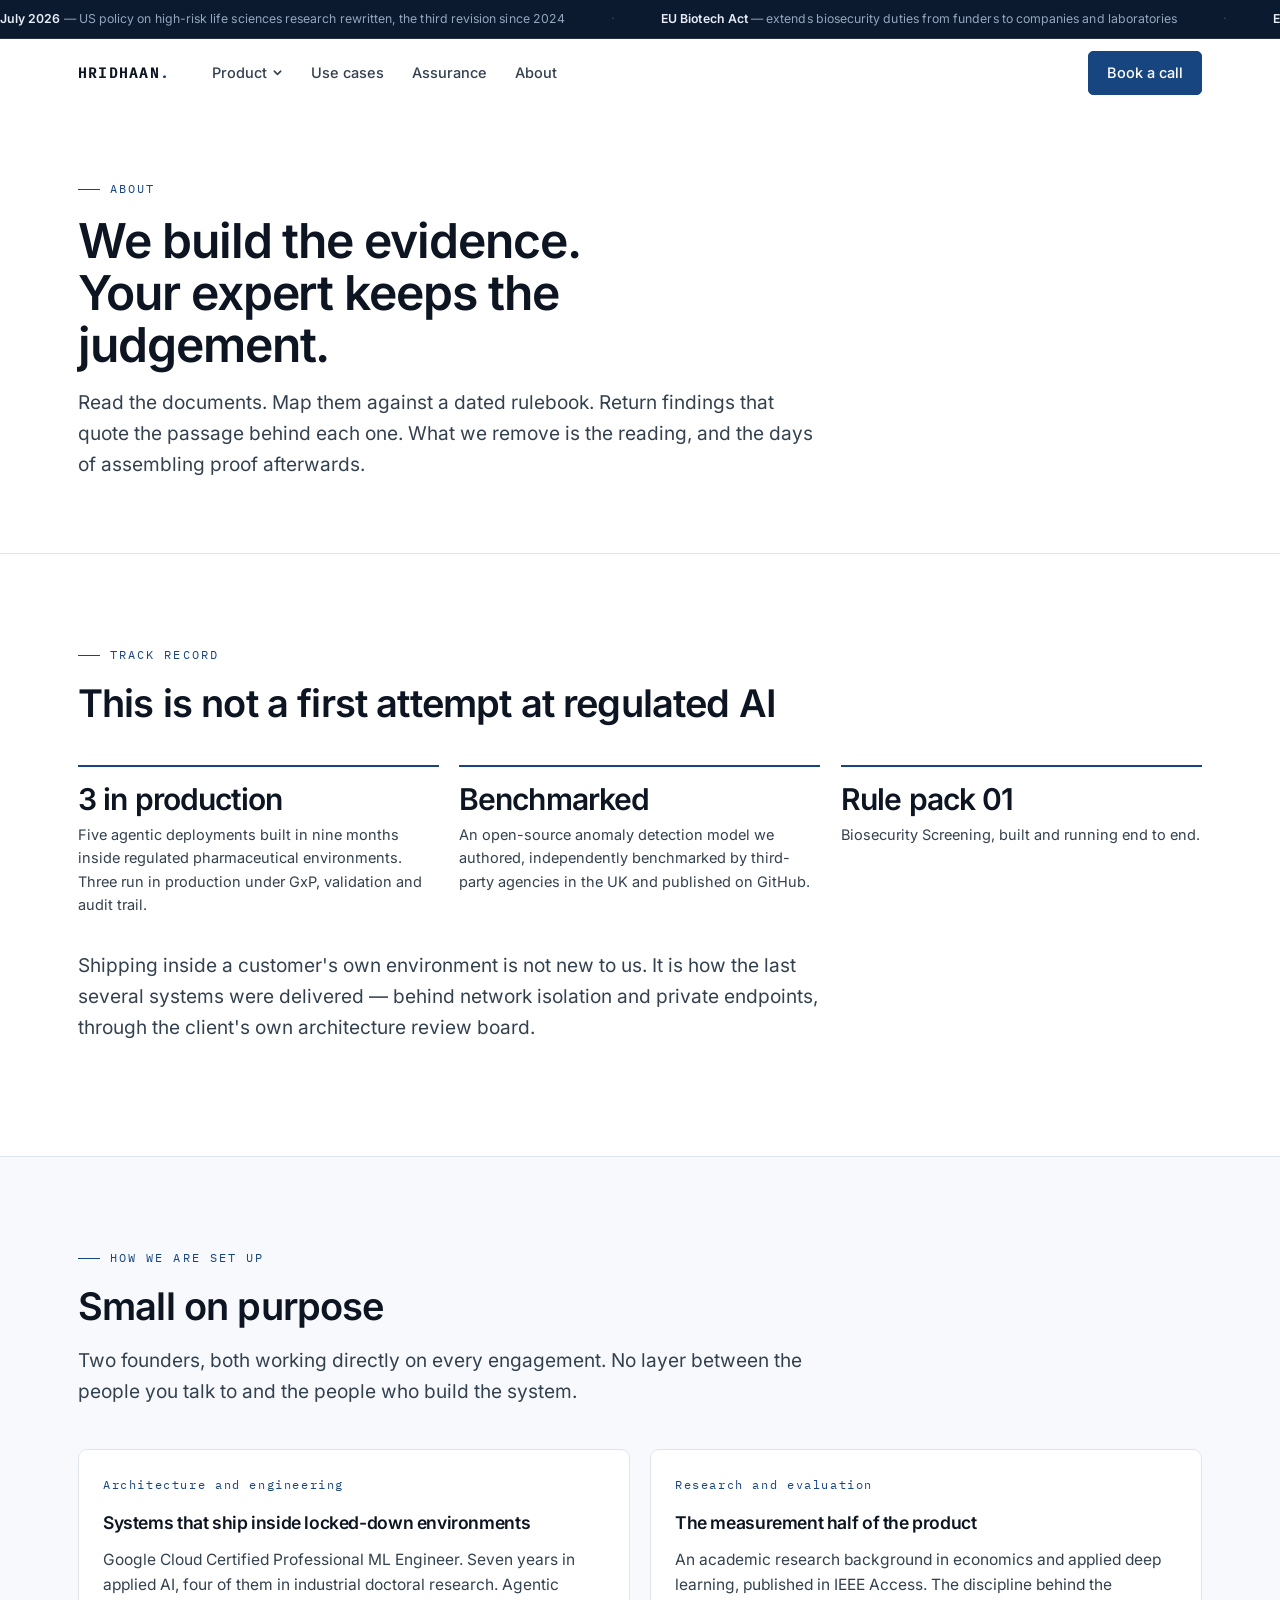
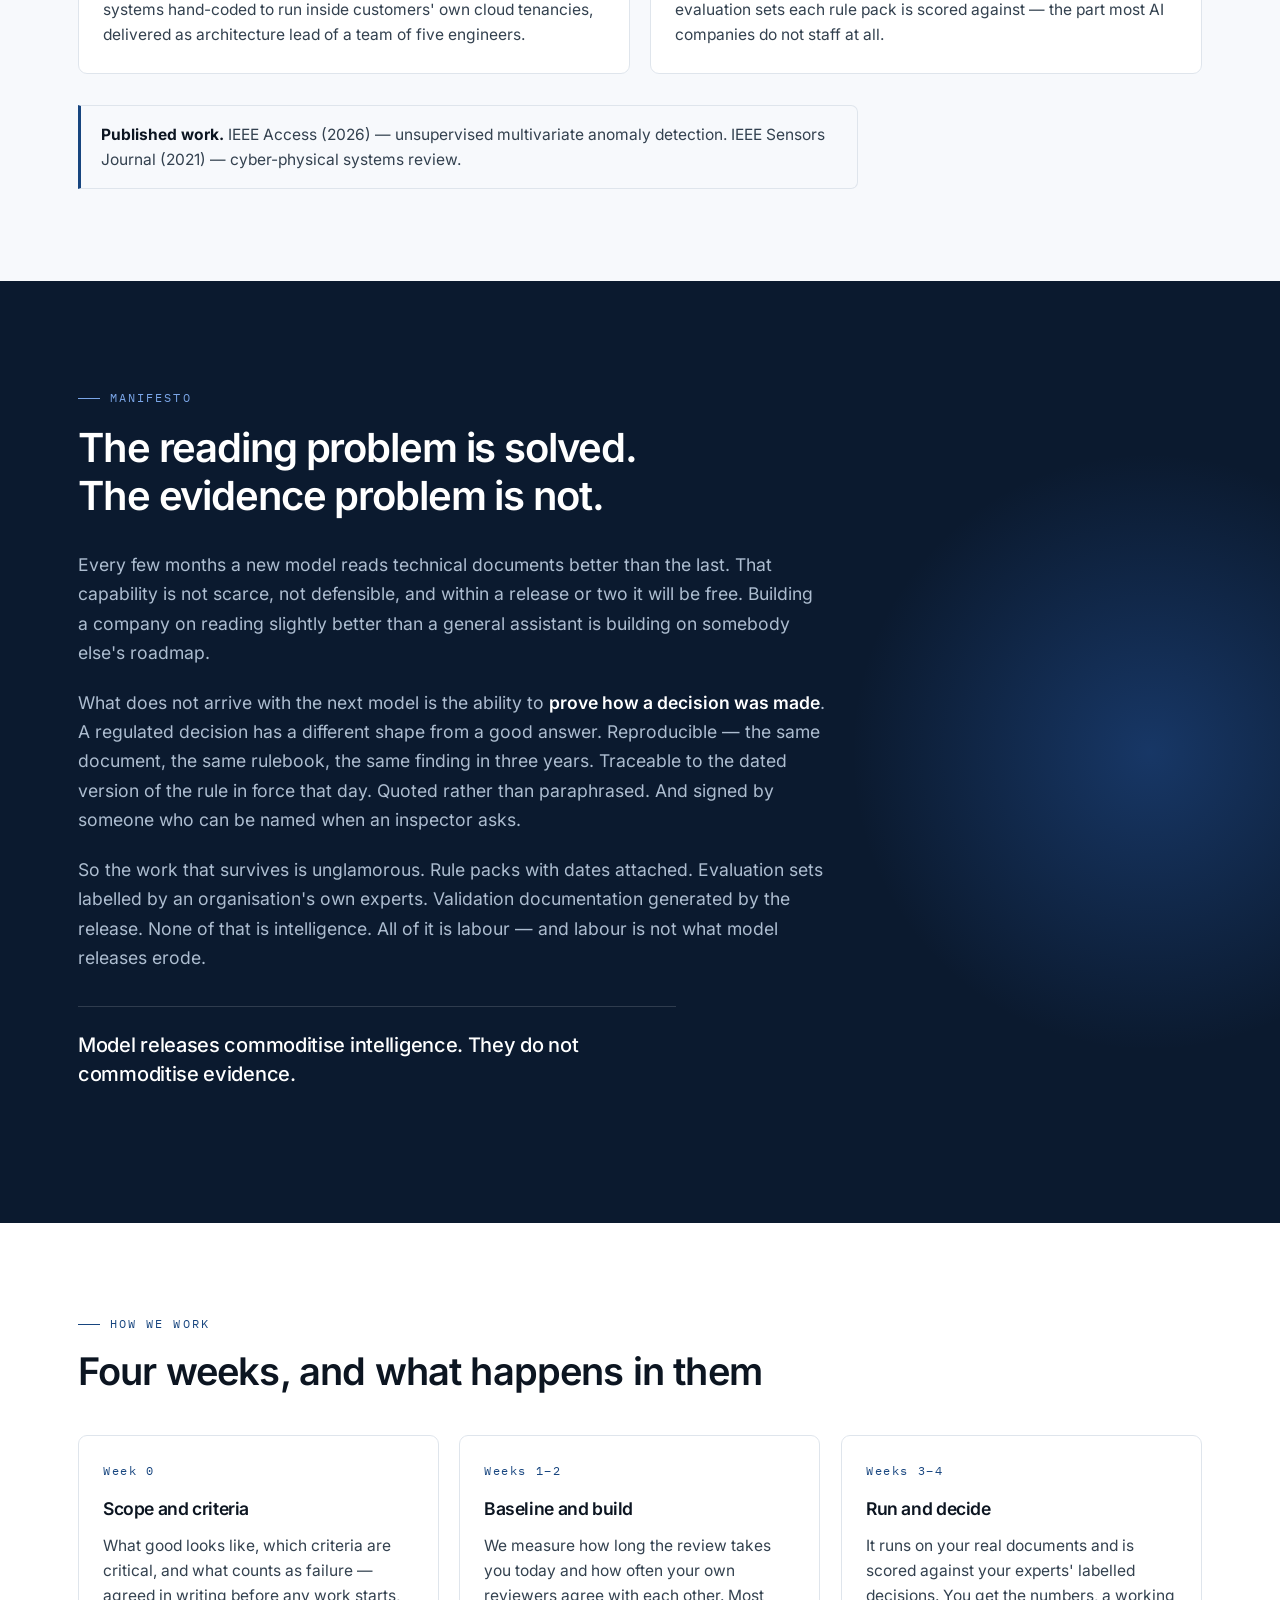
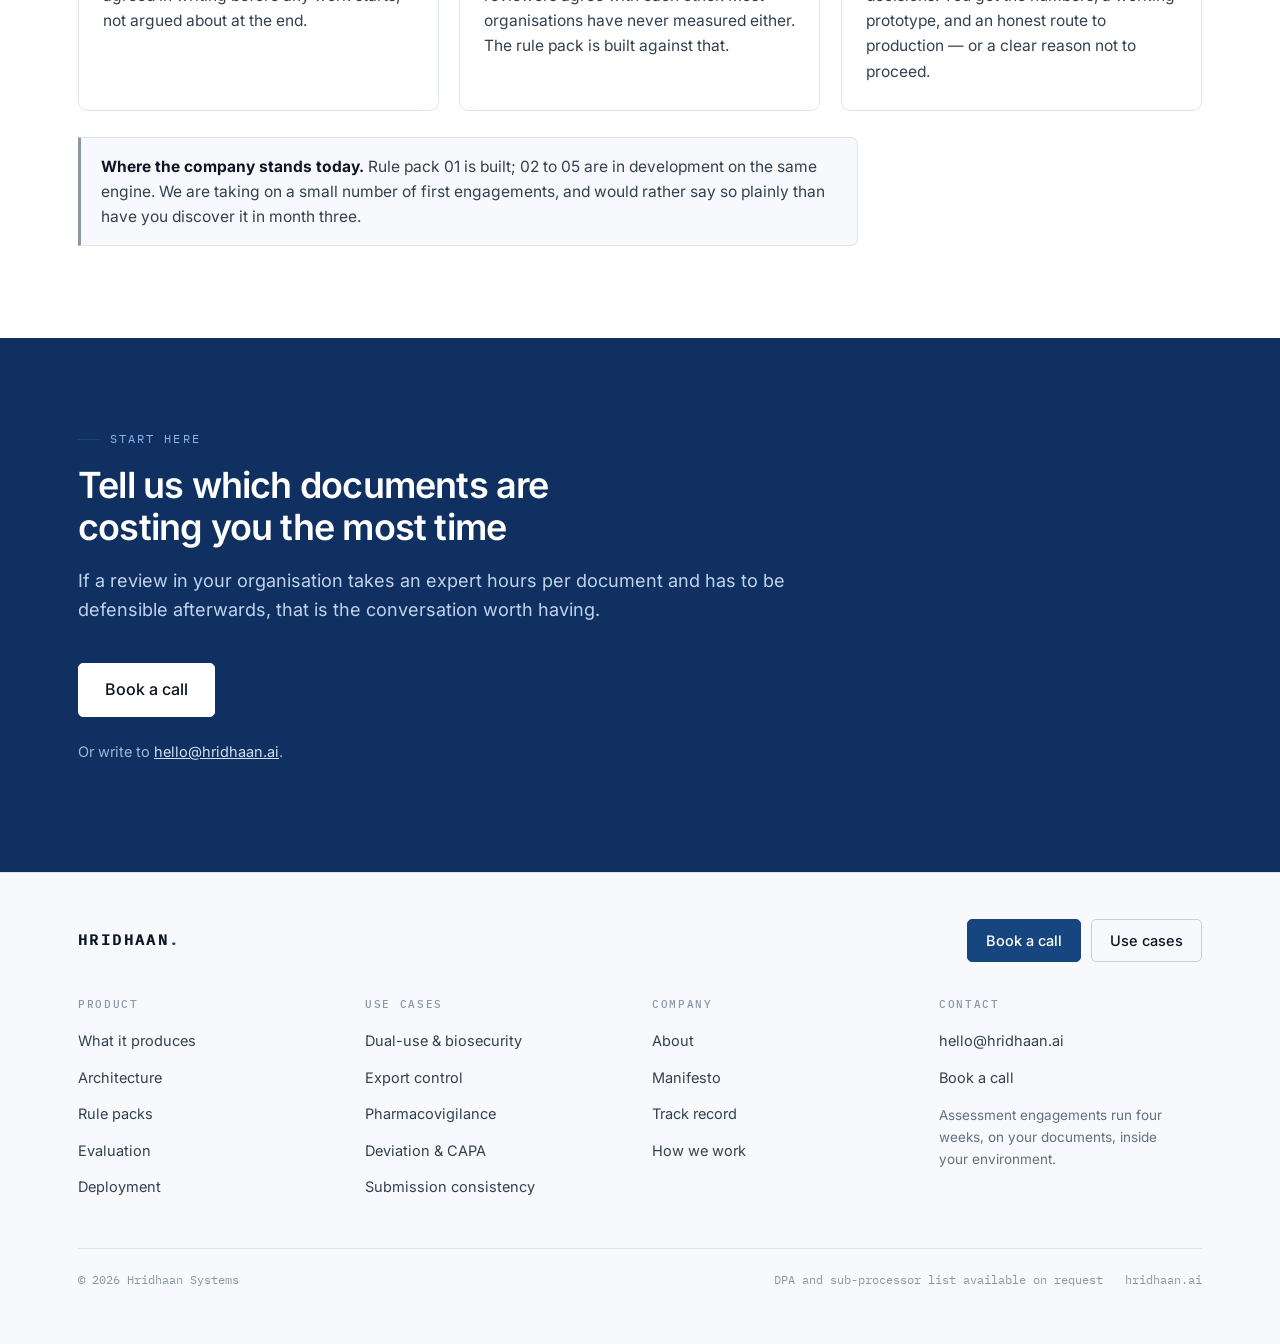
==== commit 60969528: "Move the scope limit to the homepage, cut the manifesto, rework How we work The scope statement was " ====
--- a/about.html
+++ b/about.html
@@ -152,11 +152,6 @@
       IEEE Sensors Journal (2021) — cyber-physical systems review.
     </div>
 
-    <p class="lede" style="margin-top:30px;">
-      <strong>Our background is AI deployment in regulated environments, not biosecurity science.</strong>
-      That is why the rule packs are built with domain experts and measured against their labelled
-      decisions.
-    </p>
   </div>
 </section>
 
@@ -173,24 +168,15 @@
       </p>
       <p>
         What does not arrive with the next model is the ability to <strong>prove how a decision was
-        made</strong>. A regulated decision has a different shape from a good answer. Reproducible — the same document,
-        the same rulebook, the same finding in three years. Traceable to the dated version of the rule in
-        force that day. Quoted rather than paraphrased. And signed by someone who can be
+        made</strong>. A regulated decision has a different shape from a good answer. Reproducible — the
+        same document, the same rulebook, the same finding in three years. Traceable to the dated version
+        of the rule in force that day. Quoted rather than paraphrased. And signed by someone who can be
         named when an inspector asks.
       </p>
       <p>
-        No general assistant offers this, and none will — closing that gap would mean freezing model
-        versions on a customer's behalf. This is not a gap in their product. It is a consequence of it.
-      </p>
-      <p>
         So the work that survives is unglamorous. Rule packs with dates attached. Evaluation sets labelled
-        by an organisation's own experts. Validation documentation generated by the release. Write-back
-        under change control, with an e-signature and an audit trail. None of that is intelligence. All of
-        it is labour — and labour is not what model releases erode.
-      </p>
-      <p>
-        The interesting question was never how well the machine reads. It is who signs, what they are
-        signing, and whether the reasoning still stands years after everyone involved has moved on.
+        by an organisation's own experts. Validation documentation generated by the release. None of that
+        is intelligence. All of it is labour — and labour is not what model releases erode.
       </p>
       <p class="close">
         Model releases commoditise intelligence. They do not commoditise evidence.
@@ -203,22 +189,23 @@
 <section id="how-we-work" class="plain">
   <div class="wrap">
     <div class="eyebrow">How we work</div>
-    <h2 class="sec">Fixed scope, your documents, written success criteria</h2>
+    <h2 class="sec">Four weeks, and what happens in them</h2>
+
     <div class="grid-3">
       <div class="card">
-        <span class="num">Before</span>
-        <h3>Criteria agreed in writing</h3>
-        <p>What good looks like, which criteria are critical, what counts as failure. Settled before work starts.</p>
-      </div>
-      <div class="card">
-        <span class="num">During</span>
-        <h3>A measured baseline</h3>
-        <p>How long the task takes you today, and how often your own reviewers agree. Most organisations have never measured this.</p>
-      </div>
-      <div class="card">
-        <span class="num">After</span>
-        <h3>A working prototype, and a decision</h3>
-        <p>Something that runs on your documents, plus an honest route to production — or a clear reason not to. Both are acceptable.</p>
+        <span class="num">Week 0</span>
+        <h3>Scope and criteria</h3>
+        <p>What good looks like, which criteria are critical, and what counts as failure — agreed in writing before any work starts, not argued about at the end.</p>
+      </div>
+      <div class="card">
+        <span class="num">Weeks 1–2</span>
+        <h3>Baseline and build</h3>
+        <p>We measure how long the review takes you today and how often your own reviewers agree with each other. Most organisations have never measured either. The rule pack is built against that.</p>
+      </div>
+      <div class="card">
+        <span class="num">Weeks 3–4</span>
+        <h3>Run and decide</h3>
+        <p>It runs on your real documents and is scored against your experts' labelled decisions. You get the numbers, a working prototype, and an honest route to production — or a clear reason not to proceed.</p>
       </div>
     </div>
 
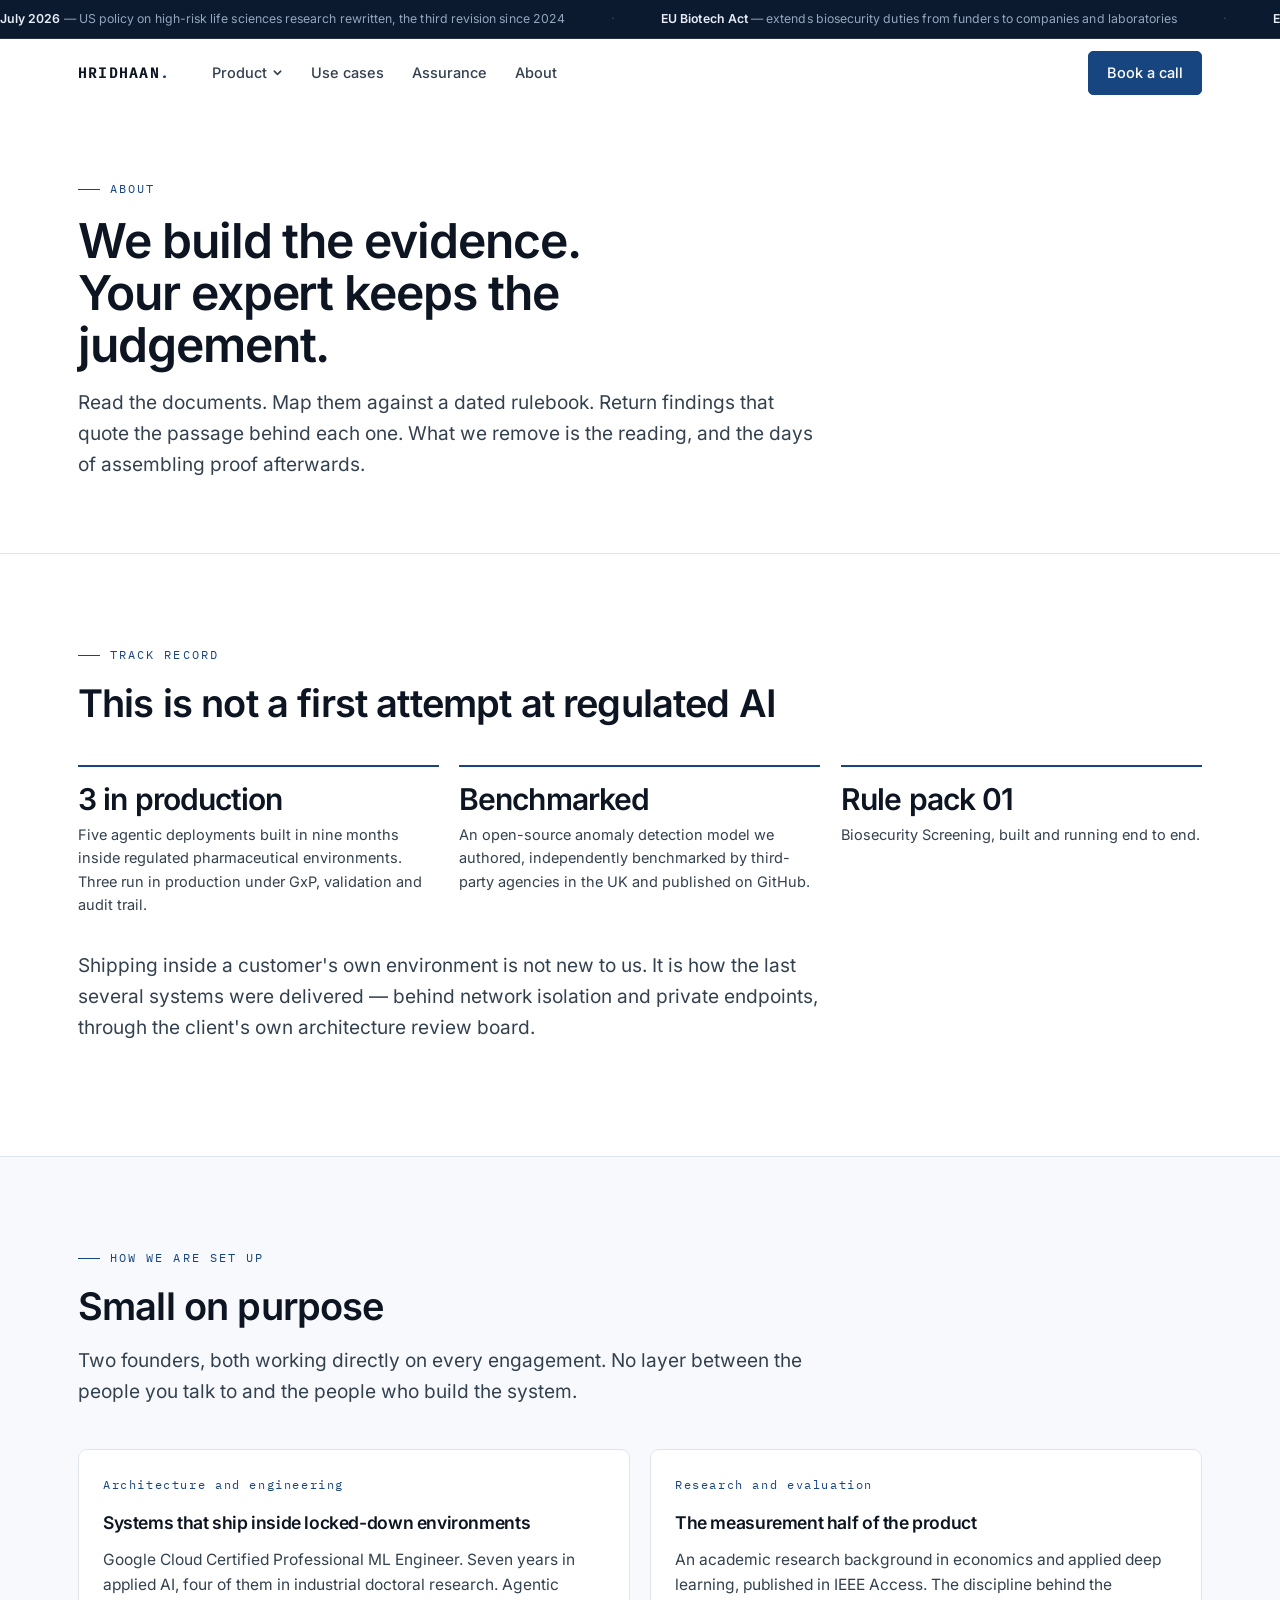
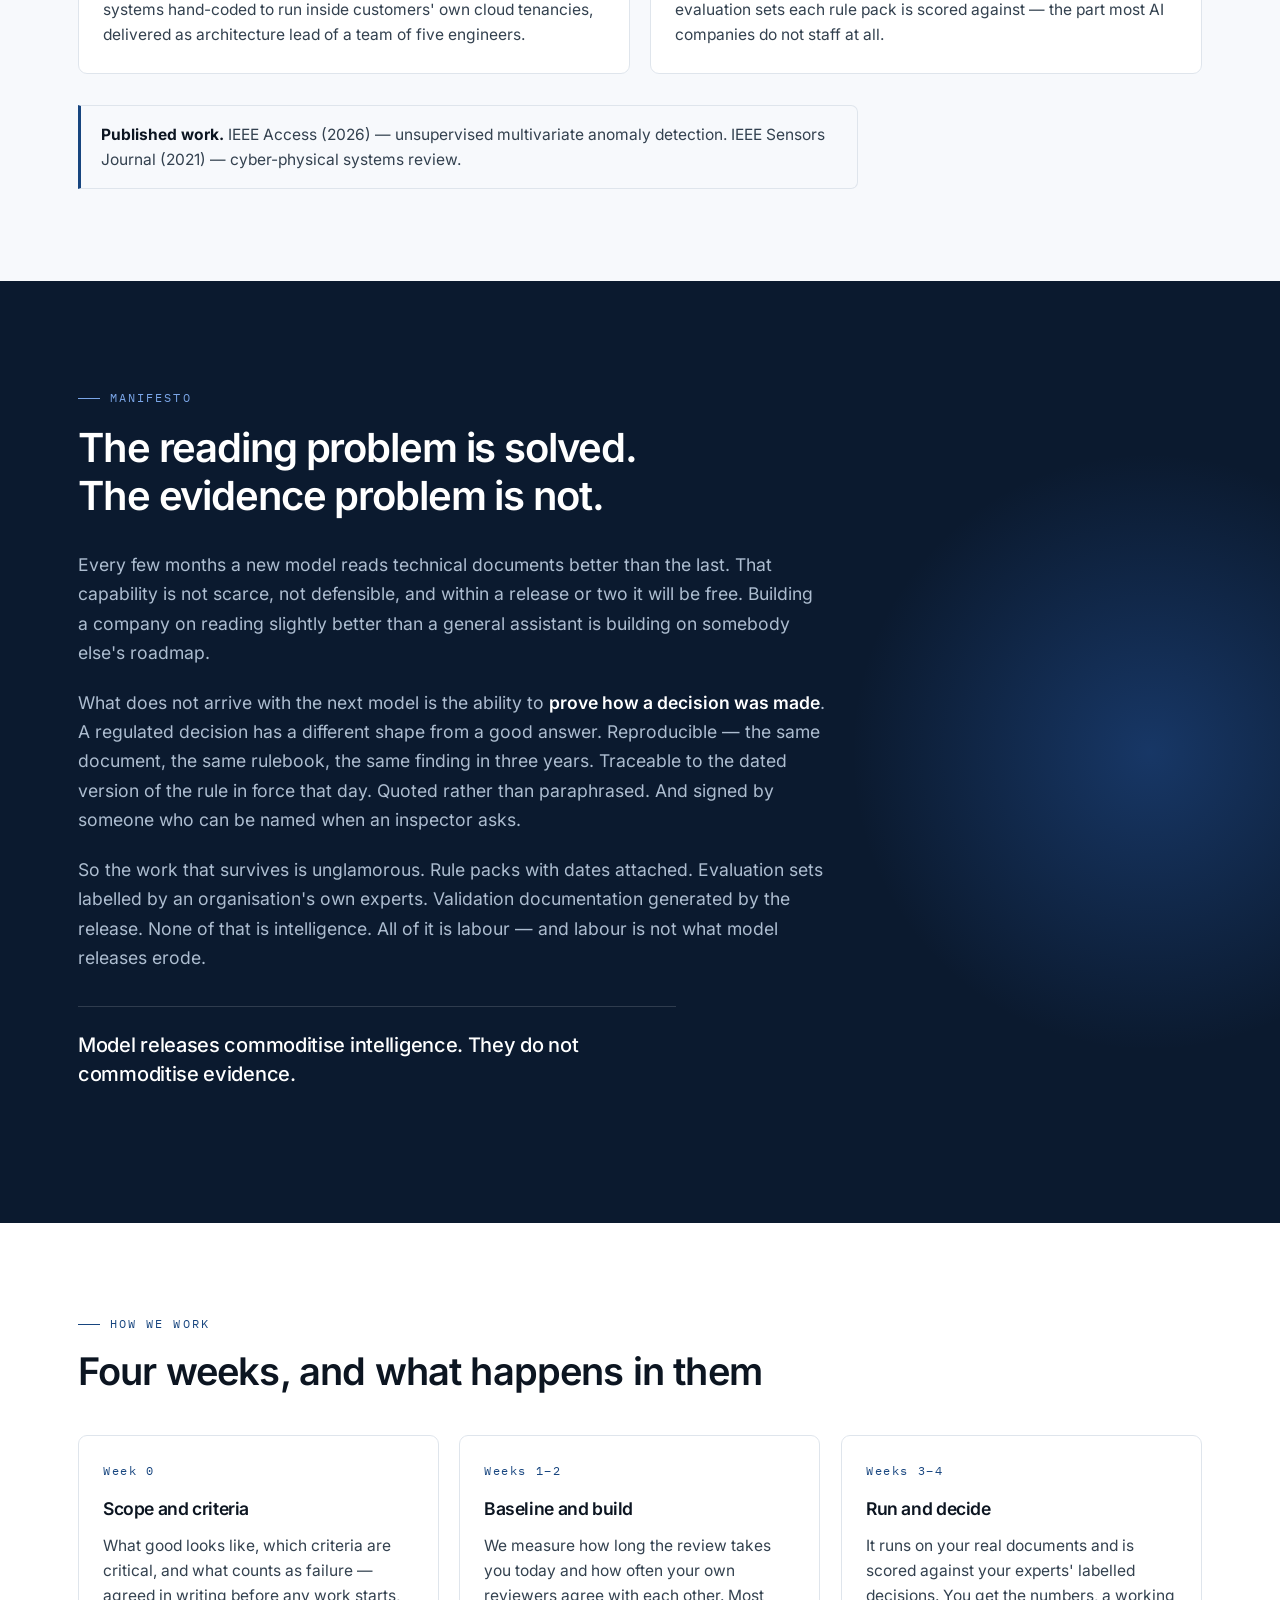
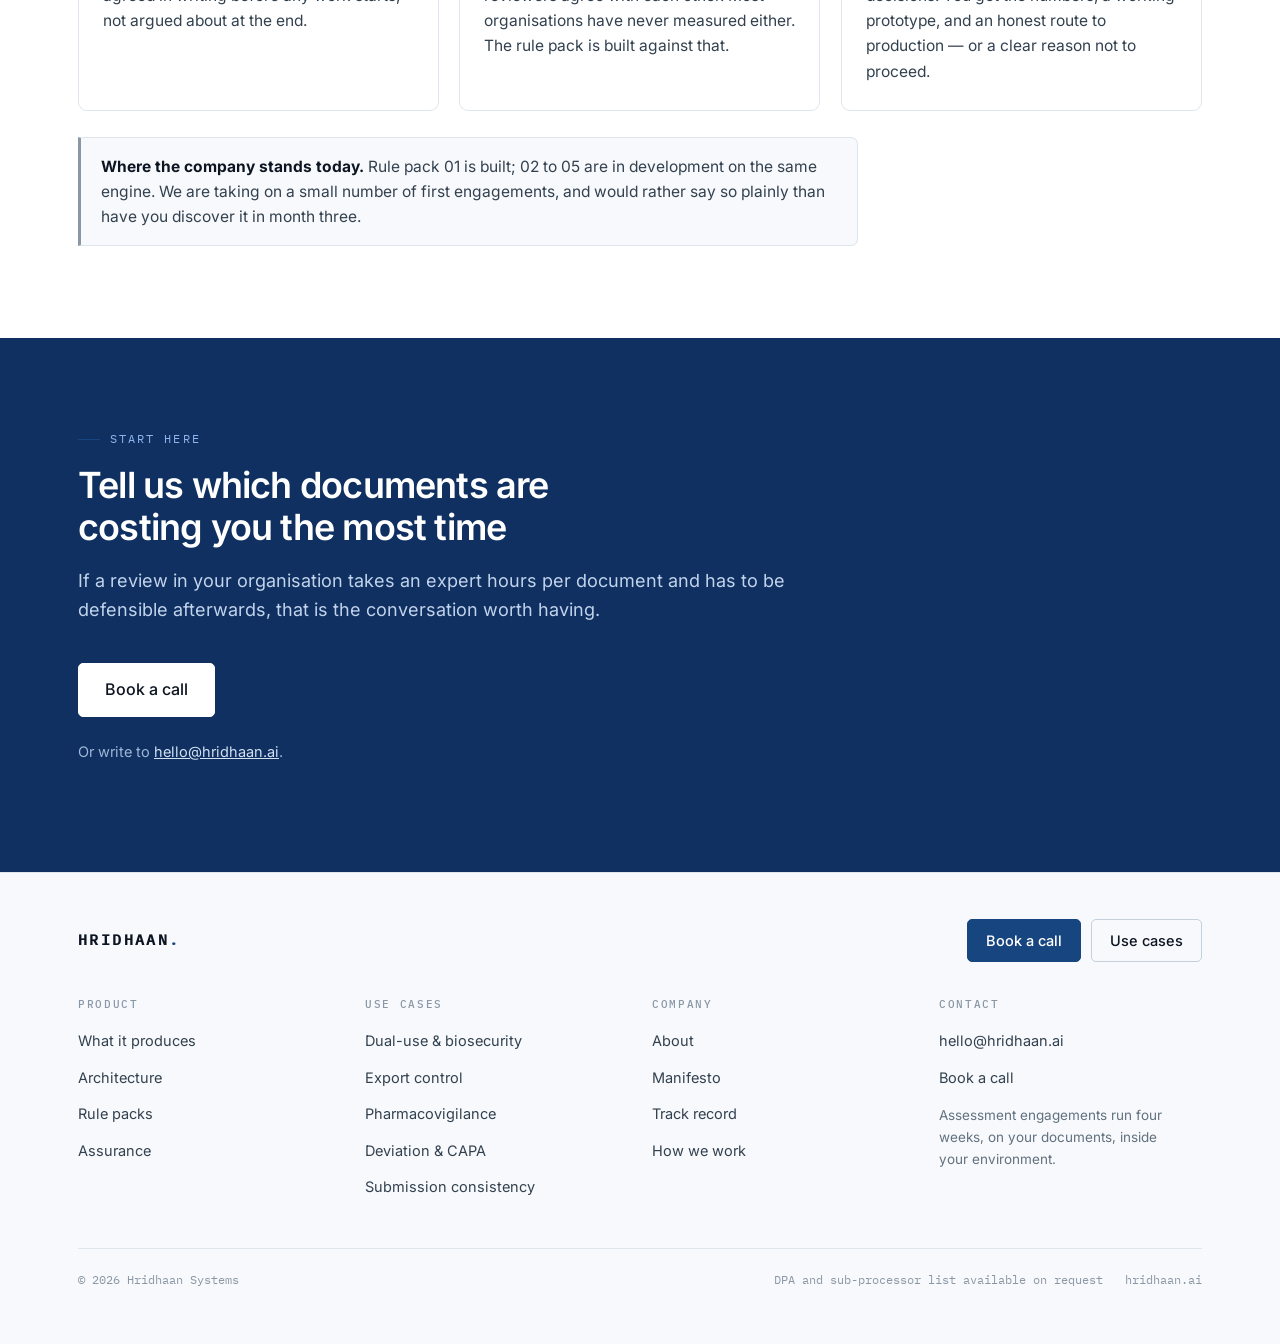
==== commit eb09f3da: "Collapse the footer Evaluation and Deployment links into one The previous fix gave each column its o" ====
--- a/about.html
+++ b/about.html
@@ -249,8 +249,7 @@
           <li><a href="index.html#output">What it produces</a></li>
           <li><a href="index.html#architecture">Architecture</a></li>
           <li><a href="index.html#rule-packs">Rule packs</a></li>
-          <li><a href="index.html#evaluation">Evaluation</a></li>
-          <li><a href="index.html#deployment">Deployment</a></li>
+          <li><a href="index.html#assurance">Assurance</a></li>
         </ul>
       </div>
       <div>
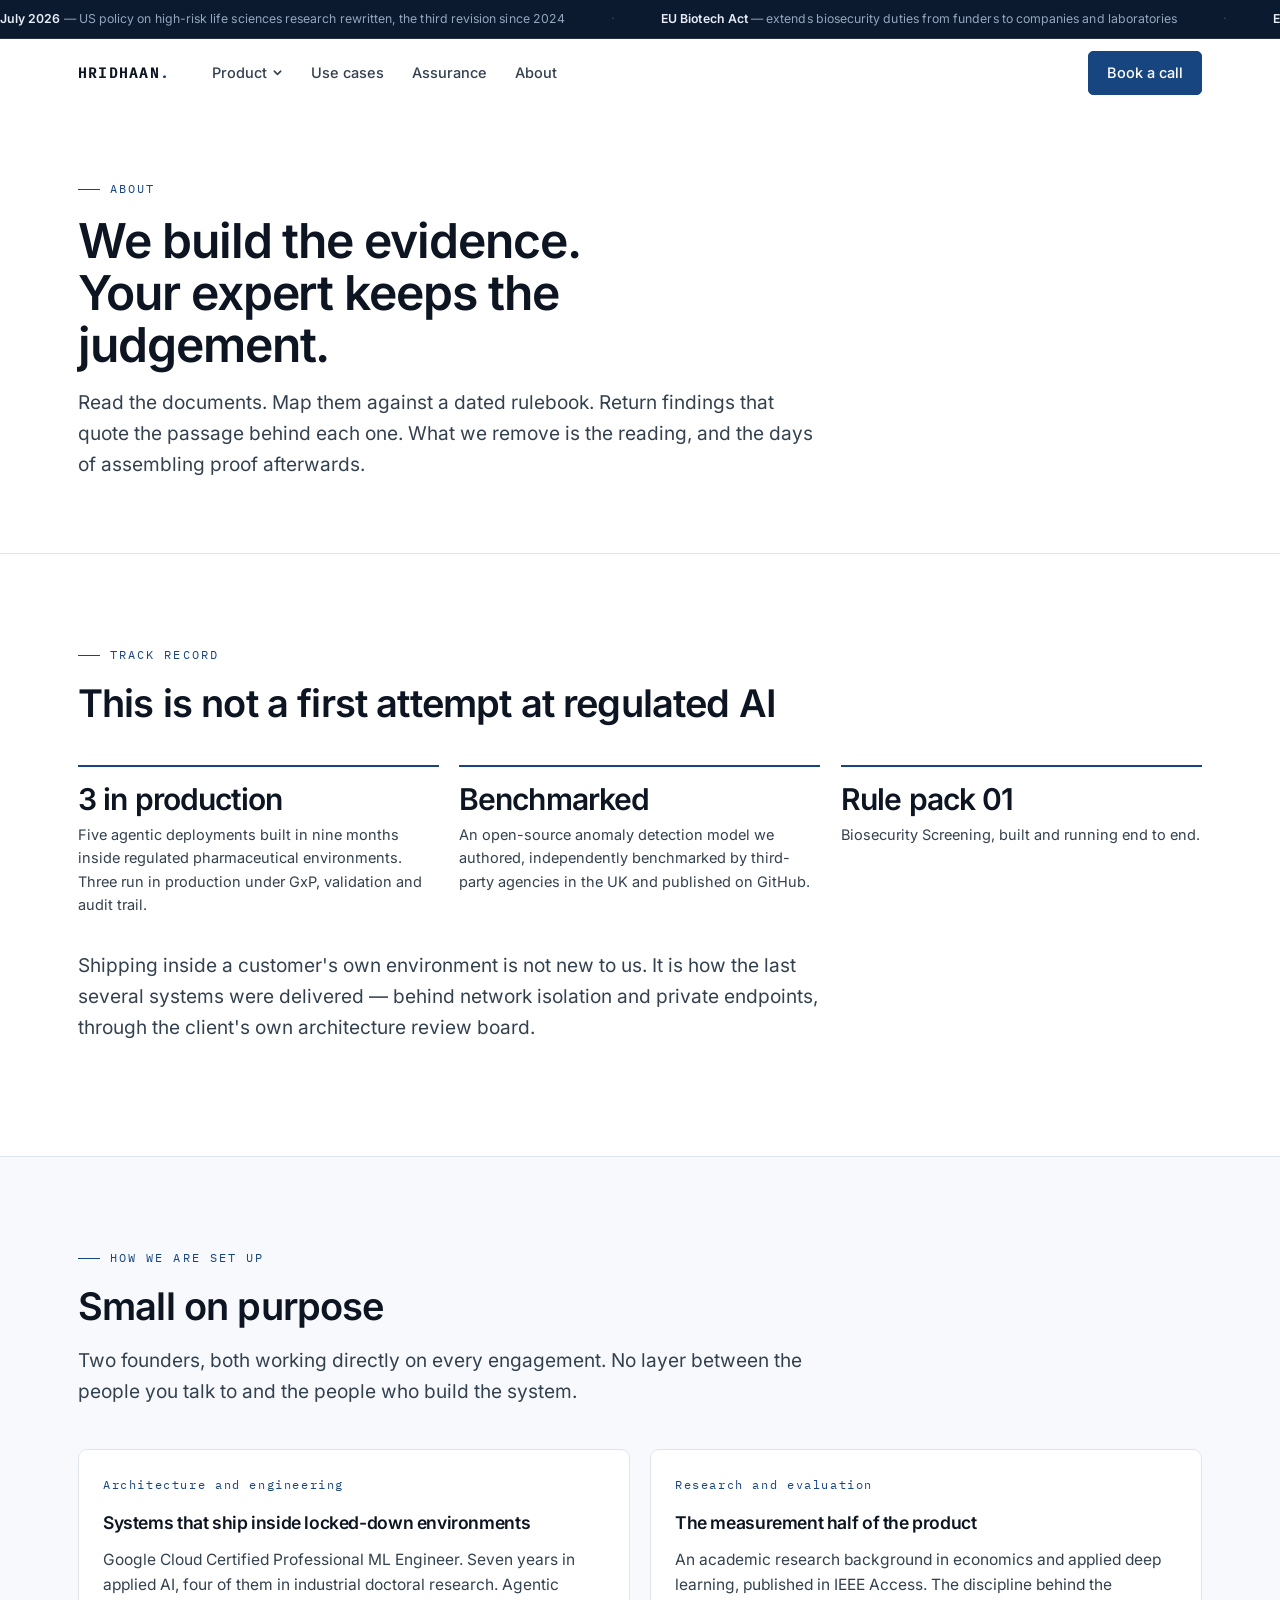
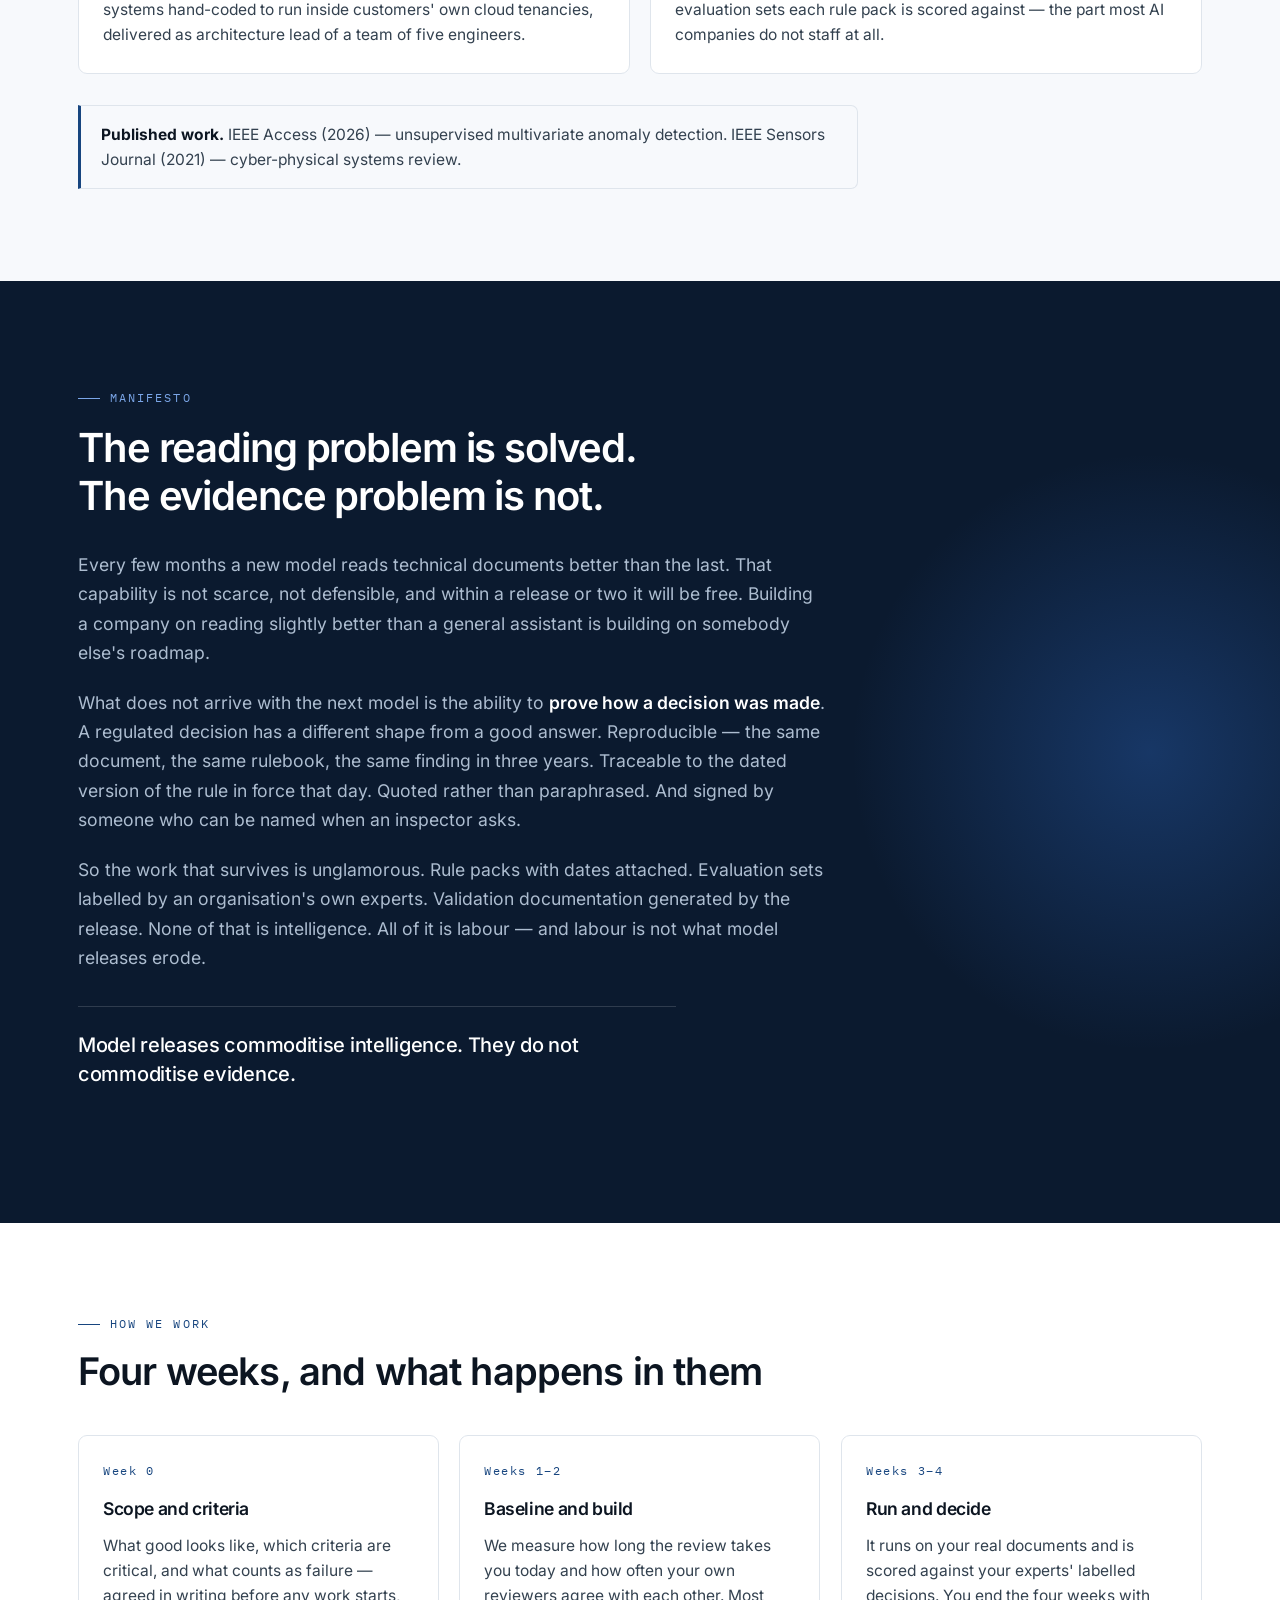
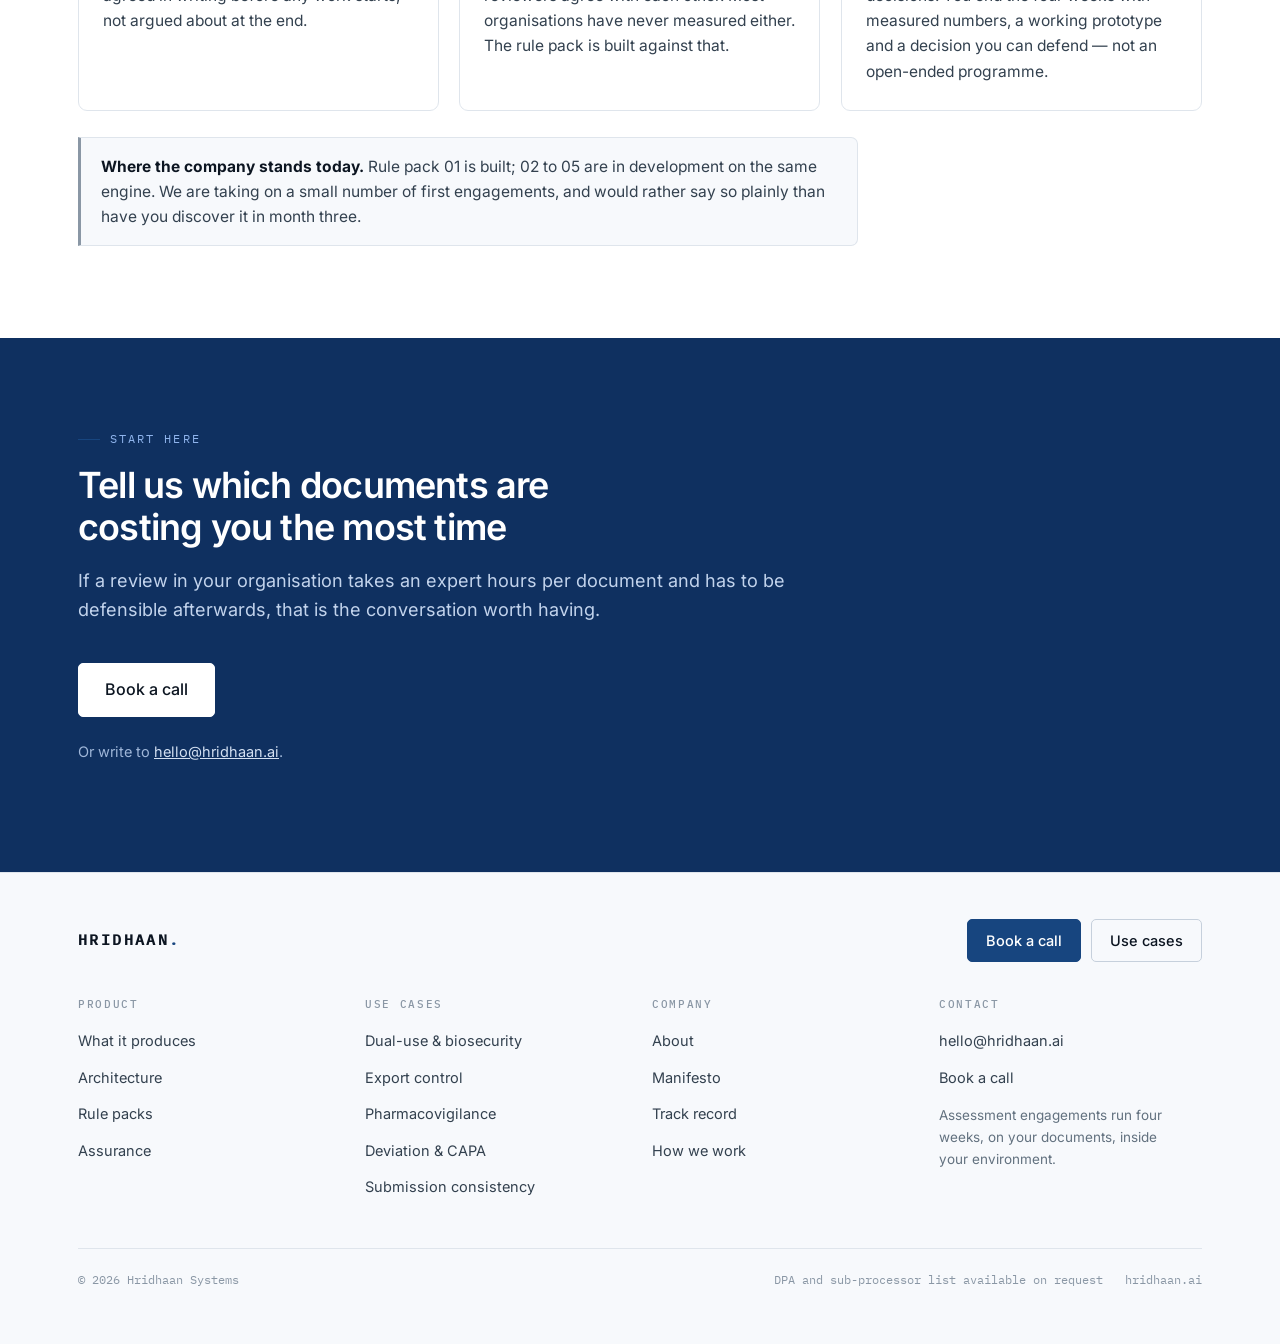
==== commit 33d432a3: "Reword the end of the engagement description "...an honest route to production — or a clear reason n" ====
--- a/about.html
+++ b/about.html
@@ -205,7 +205,7 @@
       <div class="card">
         <span class="num">Weeks 3–4</span>
         <h3>Run and decide</h3>
-        <p>It runs on your real documents and is scored against your experts' labelled decisions. You get the numbers, a working prototype, and an honest route to production — or a clear reason not to proceed.</p>
+        <p>It runs on your real documents and is scored against your experts' labelled decisions. You end the four weeks with measured numbers, a working prototype and a decision you can defend — not an open-ended programme.</p>
       </div>
     </div>
 
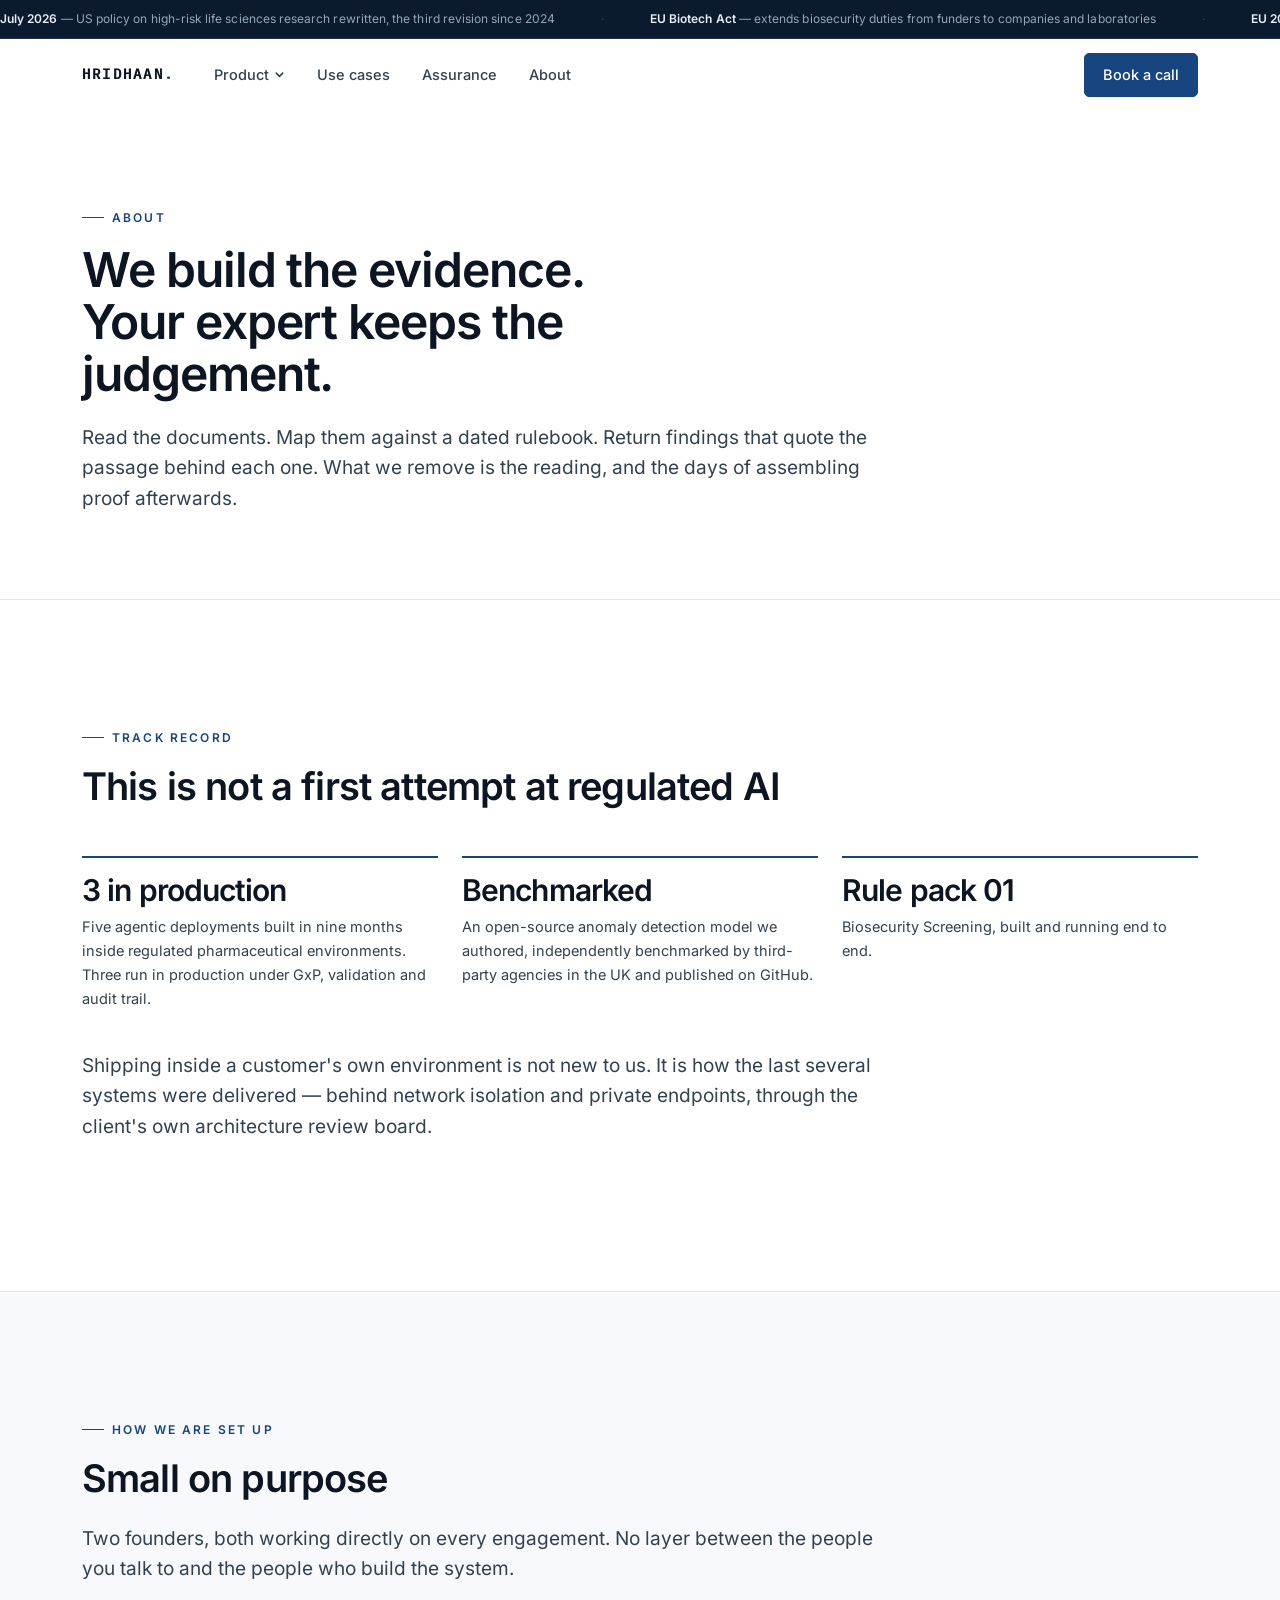
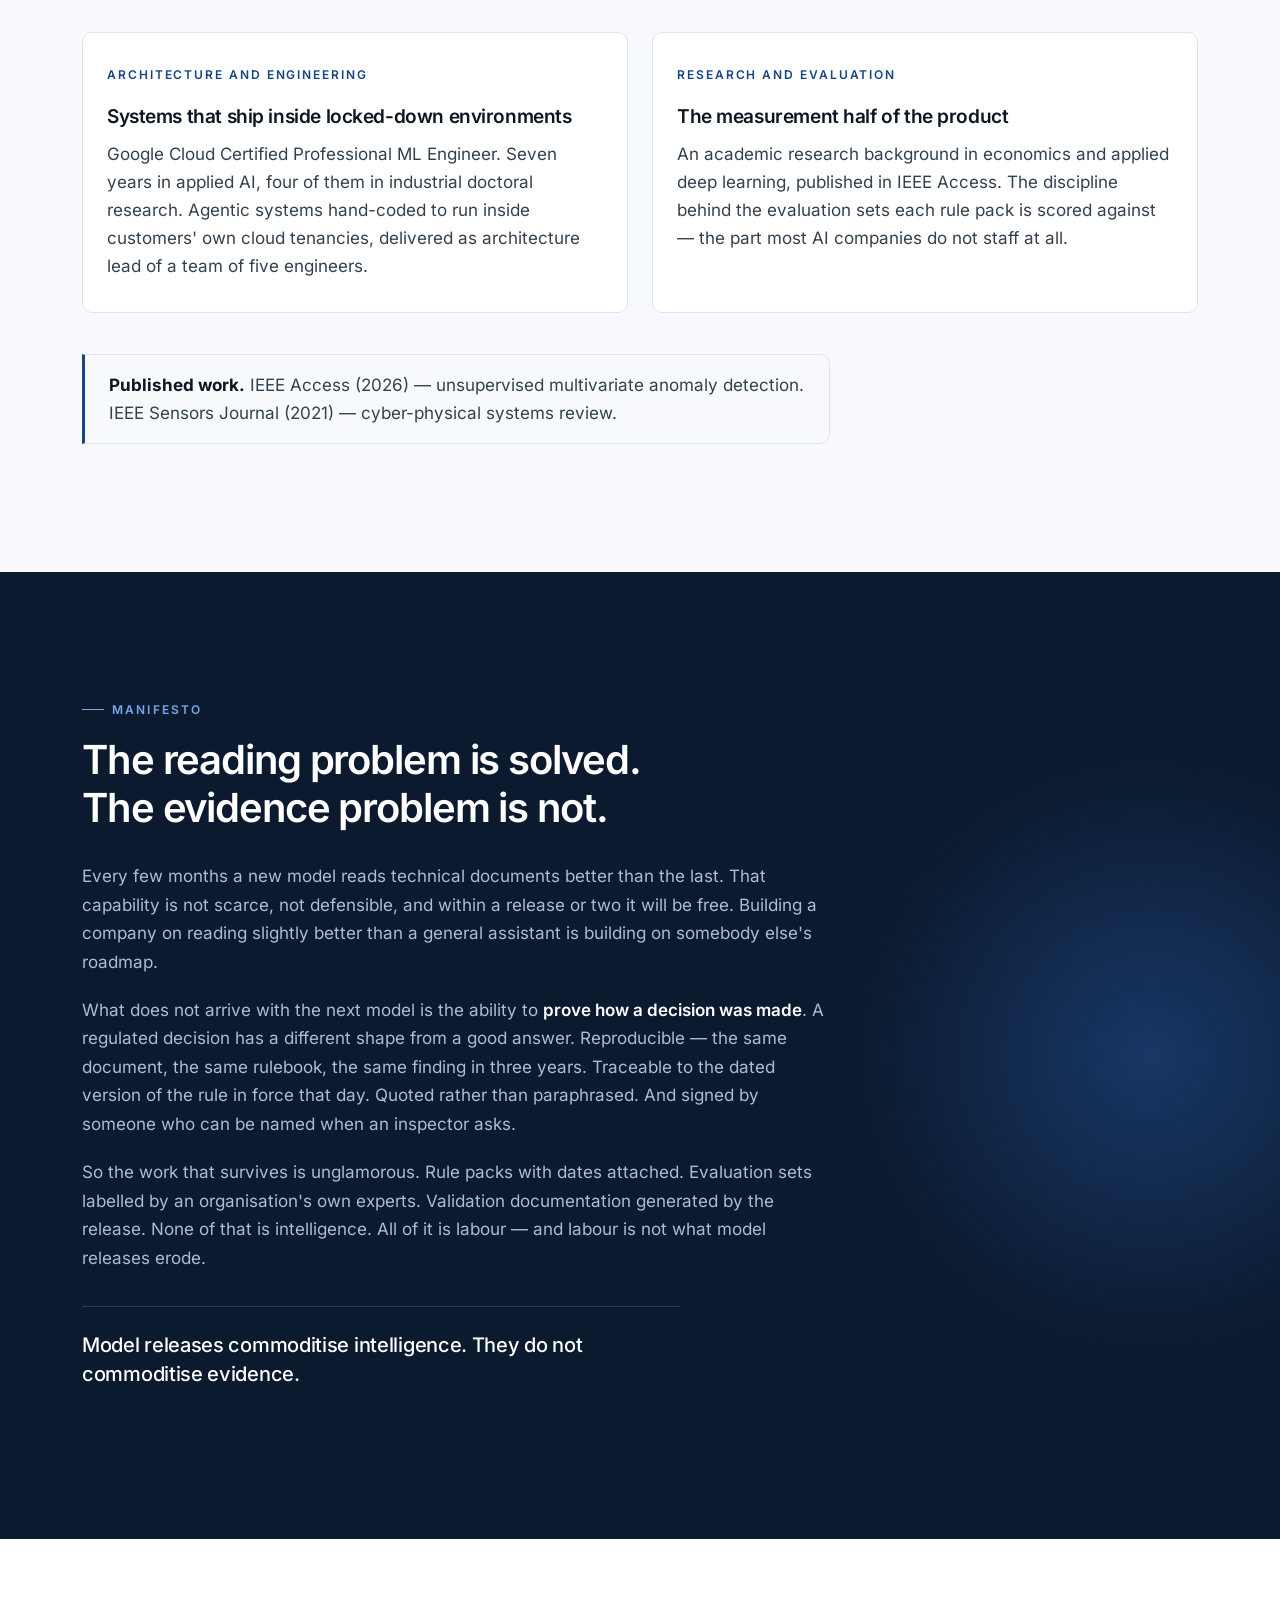
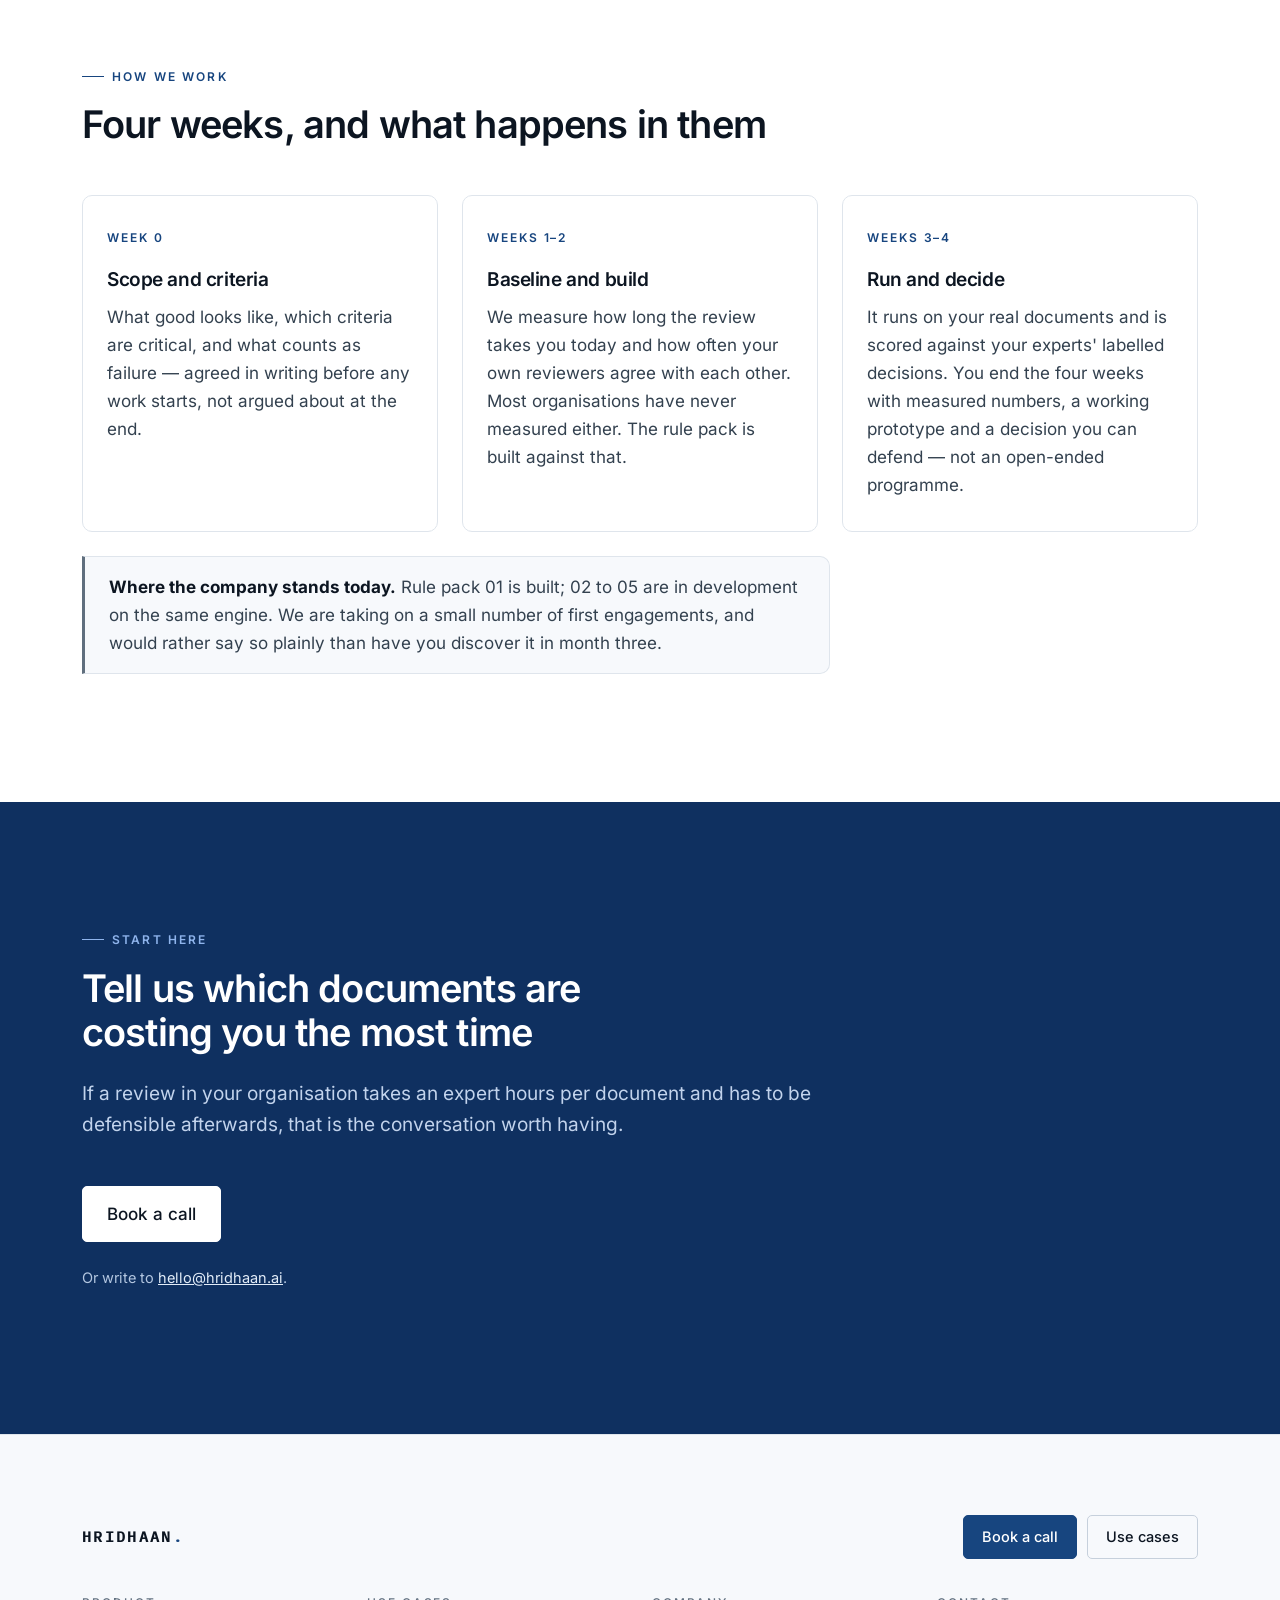
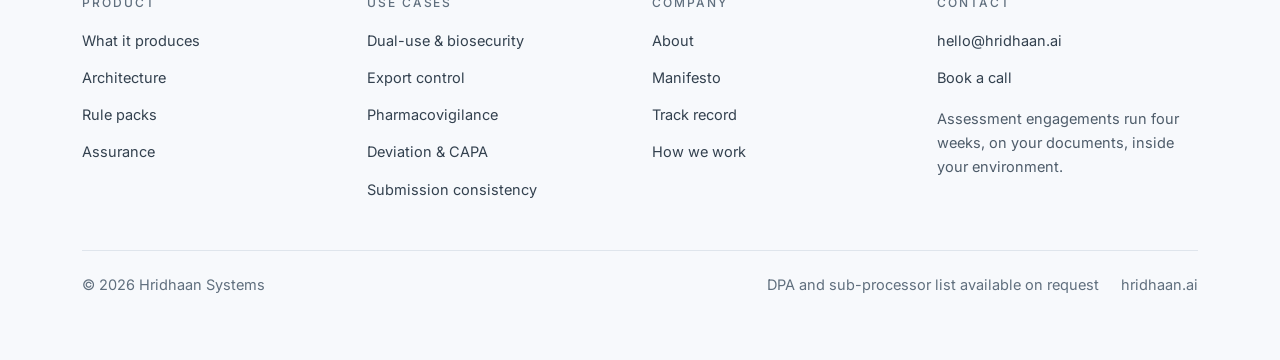
==== commit 8f498278: "Visual pass: product mock, pipeline diagram, type and spacing scales Presentation only. No copy, str" ====
--- a/about.html
+++ b/about.html
@@ -108,7 +108,7 @@
       </div>
     </div>
 
-    <p class="lede" style="margin-top:34px;">
+    <p class="lede spaced">
       Shipping inside a customer's own environment is not new to us. It is how the last several systems
       were delivered — behind network isolation and private endpoints, through the client's own
       architecture review board.
@@ -147,7 +147,7 @@
       </div>
     </div>
 
-    <div class="status-note" style="margin-top:30px;border-left-color:var(--accent);">
+    <div class="status-note accent spaced">
       <b>Published work.</b> IEEE Access (2026) — unsupervised multivariate anomaly detection.
       IEEE Sensors Journal (2021) — cyber-physical systems review.
     </div>
@@ -220,14 +220,14 @@
 <!-- ── CTA ───────────────────────────────────────────────────────────── -->
 <section class="cta">
   <div class="wrap">
-    <div class="eyebrow" style="color:#8fb4ec;">Start here</div>
+    <div class="eyebrow">Start here</div>
     <h2>Tell us which documents are costing you the most time</h2>
     <p>
       If a review in your organisation takes an expert hours per document and has to be defensible
       afterwards, that is the conversation worth having.
     </p>
     <a class="btn lg" href="mailto:hello@hridhaan.ai?subject=Hridhaan%20assessment%20engagement">Book a call</a>
-    <p class="terms">Or write to <a href="mailto:hello@hridhaan.ai" style="color:#d3e0f2;text-decoration:underline;">hello@hridhaan.ai</a>.</p>
+    <p class="terms">Or write to <a href="mailto:hello@hridhaan.ai">hello@hridhaan.ai</a>.</p>
   </div>
 </section>
 
@@ -277,7 +277,7 @@
           <li><a href="mailto:hello@hridhaan.ai">hello@hridhaan.ai</a></li>
           <li><a href="mailto:hello@hridhaan.ai?subject=Hridhaan%20assessment%20engagement">Book a call</a></li>
         </ul>
-        <p style="font-size:13.5px;color:var(--ink-3);margin:14px 0 0;max-width:26ch;">
+        <p class="foot-hint">
           Assessment engagements run four weeks, on your documents, inside your environment.
         </p>
       </div>
--- a/styles.css
+++ b/styles.css
@@ -101,10 +101,12 @@
    ========================================================================== */
 
 :root {
-  --ink:        #0c1521;
-  --ink-2:      #33414f;
-  --ink-3:      #62717f;
-  --ink-4:      #8a97a5;
+  /* ink ladder — every step clears WCAG AA (4.5:1) on paper and paper-2 */
+  --ink:        #0c1521;   /* 18.3:1 */
+  --ink-2:      #33414f;   /* 10.5:1 */
+  --ink-3:      #4e5c6a;   /*  6.9:1 */
+  --ink-4:      #606f7e;   /*  5.2:1 — muted, still legible */
+  --ink-5:      #8a97a5;   /* non-text only: rules, icon strokes, dividers */
 
   --paper:      #ffffff;
   --paper-2:    #f7f9fc;
@@ -120,9 +122,48 @@
   --amber:      #a15c12;
   --amber-lt:   #fbf2e6;
 
+  /* soft accent tints — highlights and fills, never saturated */
+  --accent-t1:  #eef3fa;   /* passage highlight, resting */
+  --accent-t2:  #dde8f6;   /* passage highlight, emphasised */
+  --accent-t3:  #c3d5ee;   /* hairline on a tint */
+
   --max:        1180px;
   --sans:       "Inter", -apple-system, BlinkMacSystemFont, "Segoe UI", Roboto, sans-serif;
   --mono:       "IBM Plex Mono", ui-monospace, SFMono-Regular, Menlo, monospace;
+
+  /* ── Spacing: one 8px scale, no ad-hoc values ───────────────────────── */
+  --s1:   8px;
+  --s2:  16px;
+  --s3:  24px;
+  --s4:  32px;
+  --s5:  40px;
+  --s6:  48px;
+  --s7:  64px;
+  --s8:  80px;
+  --s9:  96px;
+  --s10:128px;
+
+  /* ── Type scale ─────────────────────────────────────────
+     Four body steps, two display steps. Nothing else.                    */
+  --t-xs:   12px;     /* eyebrows, chips, version strings, legal */
+  --t-sm:   14.5px;   /* UI, captions, secondary copy */
+  --t-base: 17px;     /* body */
+  --t-md:   19px;     /* lede, sub-headings */
+  --t-lg:   25px;     /* section sub-heads */
+  --t-h2:   clamp(28px, 3.4vw, 38px);
+  --t-h1:   clamp(31px, 4.4vw, 55px);
+  /* the one exception: the document facsimile, set in mono, where a smaller
+     size is the point — it has to read as a page, not as web copy */
+  --t-doc:  13px;
+
+  --lh:     1.65;
+
+  /* ── Radius: one value, one small value for chips ───────────────────── */
+  --r:      10px;
+  --r-sm:    5px;
+
+  /* ── Measure ────────────────────────────────────────────────────────── */
+  --measure: 68ch;   /* ~65–75 characters at body size */
 }
 
 * { box-sizing: border-box; }
@@ -132,8 +173,8 @@
 body {
   margin: 0;
   font-family: var(--sans);
-  font-size: 17px;
-  line-height: 1.62;
+  font-size: var(--t-base);
+  line-height: var(--lh);
   color: var(--ink-2);
   background: var(--paper);
   -webkit-font-smoothing: antialiased;
@@ -145,10 +186,40 @@
 a:hover { text-decoration: underline; }
 strong { color: var(--ink); font-weight: 600; }
 ul { margin: 0 0 1.1em; padding-left: 1.15em; }
-li { margin-bottom: 0.5em; }
+li { margin-bottom: 0.5em; line-height: var(--lh); }
 li::marker { color: var(--accent); }
 
-.wrap { max-width: var(--max); margin: 0 auto; padding: 0 28px; }
+/* ── Measure ─────────────────────────────────────────────────────────────
+   Running text is capped at ~65–75 characters. Applied to the prose
+   elements rather than the container, so grids and chrome are unaffected. */
+section p,
+section li,
+.page-head p,
+.uc p {
+  max-width: var(--measure);
+}
+/* text already living inside a narrow column needs no second cap */
+.split p, .split li,
+.uc-side p, .uc-side li,
+.card p, .pack p,
+.out-item p, .verdict p,
+.cta p, footer p { max-width: none; }
+
+.wrap { max-width: var(--max); margin: 0 auto; padding: 0 var(--s4); }
+
+/* ── Focus ───────────────────────────────────────────────────────────────
+   Visible on every interactive element, never removed. */
+a:focus-visible,
+button:focus-visible,
+[tabindex]:focus-visible {
+  outline: 2px solid var(--accent-br);
+  outline-offset: 3px;
+  border-radius: 3px;
+}
+.cta a:focus-visible,
+.statement a:focus-visible,
+.manifesto a:focus-visible,
+.ticker a:focus-visible { outline-color: #8fb4ec; }
 
 /* ── Nav ─────────────────────────────────────────────────────────────── */
 .nav {
@@ -159,7 +230,7 @@
   transition: border-color .2s ease;
 }
 .nav.scrolled { border-bottom-color: var(--rule); }
-.nav .wrap { display: flex; align-items: center; gap: 34px; height: 68px; }
+.nav .wrap { display: flex; align-items: center; gap: var(--s4); height: 72px; }
 
 .brand {
   font-family: var(--mono);
@@ -173,16 +244,16 @@
 .brand:hover { text-decoration: none; }
 .brand .dot { color: var(--accent); }
 
-.nav-links { display: flex; gap: 28px; margin-left: 8px; }
+.nav-links { display: flex; gap: var(--s4); margin-left: var(--s1); }
 .nav-links a {
-  font-size: 14.5px; font-weight: 500; color: var(--ink-2);
+  font-size: var(--t-sm); font-weight: 500; color: var(--ink-2);
 }
 .nav-links a:hover { color: var(--accent); text-decoration: none; }
 .nav-spacer { flex: 1; }
 
 .btn {
   display: inline-block;
-  font-size: 14.5px; font-weight: 500;
+  font-size: var(--t-sm); font-weight: 500;
   padding: 9px 18px;
   border-radius: 5px;
   border: 1px solid var(--accent);
@@ -194,34 +265,35 @@
 .btn:hover { background: var(--accent-dk); border-color: var(--accent-dk); text-decoration: none; }
 .btn.ghost { background: transparent; color: var(--ink); border-color: var(--rule-2); }
 .btn.ghost:hover { background: var(--paper-2); border-color: var(--ink-3); }
-.btn.lg { font-size: 16px; padding: 13px 26px; }
+.btn.lg { font-size: var(--t-base); padding: 13px var(--s3); }
 
 /* ── Section furniture ───────────────────────────────────────────────── */
-section { padding: 92px 0; border-top: 1px solid var(--rule); }
+section { padding: var(--s10) 0; border-top: 1px solid var(--rule); }
 section.tint { background: var(--paper-2); }
 section.plain { border-top: none; }
 
 .eyebrow {
-  font-family: var(--mono);
-  font-size: 11.5px;
+  font-family: var(--sans);
+  font-size: var(--t-xs);
+  font-weight: 600;
   letter-spacing: 0.18em;
   text-transform: uppercase;
   color: var(--accent);
-  margin-bottom: 16px;
-  display: flex; align-items: center; gap: 10px;
+  margin-bottom: var(--s2);
+  display: flex; align-items: center; gap: var(--s1);
 }
 .eyebrow::before {
   content: ""; width: 22px; height: 1px; background: var(--accent); display: block;
 }
 
 h2.sec {
-  font-size: clamp(28px, 3.4vw, 38px);
+  font-size: var(--t-h2);
   line-height: 1.16;
   max-width: 30ch;
   text-wrap: balance;
-  margin-bottom: 18px;
-}
-.lede { font-size: 19px; color: var(--ink-2); max-width: 62ch; }
+  margin-bottom: var(--s3);
+}
+.lede { font-size: var(--t-md); line-height: 1.6; color: var(--ink-2); max-width: var(--measure); }
 
 /* ── Hero ────────────────────────────────────────────────────────────── */
 .hero { padding: 84px 0 72px; border-top: none; }
@@ -258,9 +330,8 @@
 .mock {
   margin-top: 52px;
   border: 1px solid var(--rule);
-  border-radius: 10px;
+  border-radius: var(--r);
   background: var(--paper);
-  box-shadow: 0 1px 2px rgba(13,20,23,.04), 0 12px 32px -18px rgba(13,20,23,.18);
   overflow: hidden;
 }
 .mock-bar {
@@ -268,7 +339,7 @@
   padding: 11px 16px;
   border-bottom: 1px solid var(--rule);
   background: var(--paper-2);
-  font-family: var(--mono); font-size: 11.5px; color: var(--ink-3);
+  font-family: var(--sans); font-size: var(--t-sm); color: var(--ink-3);
   letter-spacing: 0.04em;
 }
 .mock-bar .dots { display: flex; gap: 5px; }
@@ -287,7 +358,7 @@
 .finding .crit { font-size: 14px; font-weight: 600; color: var(--ink); margin-bottom: 5px; }
 .finding .quote {
   font-size: 13.5px; color: var(--ink-2); font-style: italic;
-  background: var(--paper-2); border-radius: 4px; padding: 8px 11px; margin-bottom: 7px;
+  background: var(--paper-2); border-radius: var(--r-sm); padding: var(--s1) 11px; margin-bottom: 7px;
 }
 .finding .cite { font-family: var(--mono); font-size: 11px; color: var(--ink-4); }
 
@@ -303,20 +374,22 @@
 .mock-note { font-size: 12.5px; color: var(--ink-4); margin-top: 14px; text-align: center; }
 
 /* ── Cards ───────────────────────────────────────────────────────────── */
-.grid-3 { display: grid; grid-template-columns: repeat(3, 1fr); gap: 20px; margin-top: 42px; }
-.grid-2 { display: grid; grid-template-columns: repeat(2, 1fr); gap: 20px; margin-top: 42px; }
+.grid-3 { display: grid; grid-template-columns: repeat(3, 1fr); gap: var(--s3); margin-top: var(--s6); align-items: stretch; }
+.grid-2 { display: grid; grid-template-columns: repeat(2, 1fr); gap: var(--s3); margin-top: var(--s6); align-items: stretch; }
 
 .card {
   border: 1px solid var(--rule);
-  border-radius: 9px;
-  padding: 26px 24px;
+  border-radius: var(--r);
+  padding: var(--s4) var(--s3);
   background: var(--paper);
 }
-.card h3 { font-size: 17.5px; margin-bottom: 10px; }
-.card p { font-size: 15.5px; color: var(--ink-2); margin: 0; }
+.card h3 { font-size: var(--t-md); margin-bottom: var(--s1); }
+.card p { font-size: var(--t-base); color: var(--ink-2); margin: 0; }
+/* card kicker — the same treatment as a section eyebrow */
 .card .num {
-  font-family: var(--mono); font-size: 11.5px; letter-spacing: 0.14em;
-  color: var(--accent); margin-bottom: 14px; display: block;
+  font-family: var(--sans); font-weight: 600; font-size: var(--t-xs);
+  letter-spacing: 0.16em; text-transform: uppercase;
+  color: var(--accent); margin-bottom: var(--s2); display: block;
 }
 
 /* ── Pull quote ──────────────────────────────────────────────────────── */
@@ -325,7 +398,7 @@
   padding: 30px 34px;
   border-left: 3px solid var(--accent);
   background: var(--accent-lt);
-  border-radius: 0 8px 8px 0;
+  border-radius: 0 var(--r) var(--r) 0;
   font-size: 21px;
   line-height: 1.45;
   color: var(--ink);
@@ -344,8 +417,8 @@
   border-right: none;
   background: var(--paper);
 }
-.pipeline .step:first-child { border-radius: 9px 0 0 9px; }
-.pipeline .step:last-child { border-right: 1px solid var(--rule); border-radius: 0 9px 9px 0; }
+.pipeline .step:first-child { border-radius: var(--r) 0 0 var(--r); }
+.pipeline .step:last-child { border-right: 1px solid var(--rule); border-radius: 0 var(--r) var(--r) 0; }
 .pipeline .step::after {
   content: ""; position: absolute; top: 0; left: 0; right: 0; height: 2px; background: var(--rule-2);
 }
@@ -362,12 +435,12 @@
 .pipeline p { font-size: 14px; color: var(--ink-2); margin: 0; line-height: 1.5; }
 
 /* ── Rule pack list ──────────────────────────────────────────────────── */
-.packs { margin-top: 44px; border-top: 1px solid var(--rule); }
+.packs { margin-top: var(--s6); border-top: 1px solid var(--rule); }
 .pack {
   display: grid;
   grid-template-columns: 54px 1fr;
-  gap: 26px;
-  padding: 26px 4px;
+  gap: var(--s3);
+  padding: var(--s4) var(--s2);
   border-bottom: 1px solid var(--rule);
   align-items: start;
   transition: background .15s ease;
@@ -377,15 +450,15 @@
 a.pack:hover { background: var(--paper-2); text-decoration: none; }
 a.pack:hover h3 { color: var(--accent); }
 .pack .idx { font-family: var(--mono); font-size: 26px; color: var(--rule-2); line-height: 1; padding-top: 2px; }
-.pack h3 { font-size: 19px; margin-bottom: 8px; }
+.pack h3 { font-size: var(--t-md); margin-bottom: var(--s1); }
 .pack .badge {
   display: inline-block; font-family: var(--mono); font-size: 10px; letter-spacing: 0.14em;
-  text-transform: uppercase; padding: 3px 8px; border-radius: 3px; margin-bottom: 10px;
+  text-transform: uppercase; padding: 4px 8px; border-radius: var(--r-sm); margin-bottom: 10px;
   background: var(--accent-lt); color: var(--accent-dk);
 }
 .pack .badge.warm { background: var(--amber-lt); color: var(--amber); }
 .pack .badge.mute { background: var(--paper-3); color: var(--ink-3); border: 1px solid var(--rule-2); }
-.pack .produces { font-size: 15.5px; color: var(--ink-2); }
+.pack .produces { font-size: var(--t-base); color: var(--ink-2); }
 .pack .produces .lbl {
   font-family: var(--mono); font-size: 10.5px; letter-spacing: 0.14em; text-transform: uppercase;
   color: var(--ink-4); display: block; margin-bottom: 6px;
@@ -407,14 +480,17 @@
   color: #d3e0f2;
   border-top: none;
 }
-.cta h2 { color: #fff; font-size: clamp(26px, 3.2vw, 36px); line-height: 1.16; max-width: 28ch; text-wrap: balance; margin-bottom: 18px; }
-.cta p { font-size: 18px; max-width: 66ch; color: #c2d3ec; }
-.cta .btn { background: #fff; border-color: #fff; color: var(--ink); margin-top: 18px; }
+.cta .eyebrow { color: #8fb4ec; }
+.cta .eyebrow::before { background: #8fb4ec; }
+.cta h2 { color: #fff; font-size: var(--t-h2); line-height: 1.16; max-width: 28ch; text-wrap: balance; margin-bottom: var(--s3); }
+.cta p { font-size: var(--t-md); max-width: var(--measure); color: #c2d3ec; }
+.cta .btn { background: #fff; border-color: #fff; color: var(--ink); margin-top: var(--s3); }
 .cta .btn:hover { background: var(--accent-lt); border-color: var(--accent-lt); }
-.cta .terms { margin-top: 24px; font-size: 14.5px; color: #9fb6d8; }
+.cta .terms { margin-top: var(--s3); font-size: var(--t-sm); color: #b3c6e0; }
+.cta .terms a { color: #e2ecf8; text-decoration: underline; }
 
 /* ── Footer ──────────────────────────────────────────────────────────── */
-footer { padding: 46px 0 54px; border-top: 1px solid var(--rule); background: var(--paper-2); }
+footer { padding: var(--s8) 0 var(--s7); border-top: 1px solid var(--rule); background: var(--paper-2); }
 .foot { display: flex; justify-content: space-between; align-items: flex-start; gap: 32px; flex-wrap: wrap; }
 .foot .brand { margin-bottom: 10px; display: block; }
 .foot p { font-size: 14px; color: var(--ink-3); margin: 0; max-width: 42ch; }
@@ -427,28 +503,28 @@
 }
 
 /* ── Interior pages ──────────────────────────────────────────────────── */
-.page-head { padding: 72px 0 52px; border-bottom: 1px solid var(--rule); }
-.page-head h1 { font-size: clamp(32px, 4.4vw, 48px); line-height: 1.08; max-width: 18ch; margin-bottom: 18px; }
-
-.uc { padding: 76px 0; border-bottom: 1px solid var(--rule); }
+.page-head { padding: var(--s9) 0 var(--s7); border-bottom: 1px solid var(--rule); }
+.page-head h1 { font-size: clamp(32px, 4.4vw, 48px); line-height: 1.08; max-width: 18ch; margin-bottom: var(--s3); }
+
+.uc { padding: var(--s9) 0; border-bottom: 1px solid var(--rule); }
 .uc:nth-child(even) { background: var(--paper-2); }
-.uc-head { display: flex; align-items: baseline; gap: 16px; flex-wrap: wrap; margin-bottom: 6px; }
-.uc-head .idx { font-family: var(--mono); font-size: 13px; color: var(--accent); letter-spacing: 0.14em; }
-.uc h2 { font-size: clamp(25px, 3vw, 33px); line-height: 1.15; margin-bottom: 14px; max-width: 28ch; text-wrap: balance; }
-.uc .intro { font-size: 18.5px; max-width: 64ch; color: var(--ink-2); }
-.uc-cols { display: grid; grid-template-columns: 1.25fr 1fr; gap: 44px; margin-top: 34px; }
+.uc-head { display: flex; align-items: baseline; gap: var(--s2); flex-wrap: wrap; margin-bottom: var(--s1); }
+.uc-head .idx { font-family: var(--mono); font-size: var(--t-xs); color: var(--accent); letter-spacing: 0.14em; }
+.uc h2 { font-size: clamp(25px, 3vw, 33px); line-height: 1.15; margin-bottom: var(--s2); max-width: 28ch; text-wrap: balance; }
+.uc .intro { font-size: var(--t-md); line-height: 1.6; max-width: var(--measure); color: var(--ink-2); }
+.uc-cols { display: grid; grid-template-columns: 1.25fr 1fr; gap: var(--s6); margin-top: var(--s5); }
 .uc-cols h4 {
-  font-family: var(--mono); font-size: 11px; letter-spacing: 0.16em; text-transform: uppercase;
-  color: var(--ink-4); margin-bottom: 14px; font-weight: 500;
-}
-.uc-side .box { border: 1px solid var(--rule); border-radius: 8px; padding: 20px 22px; background: var(--paper); margin-bottom: 16px; }
+  font-family: var(--sans); font-weight: 600; font-size: var(--t-xs); letter-spacing: 0.16em; text-transform: uppercase;
+  color: var(--ink-4); margin-bottom: var(--s2);
+}
+.uc-side .box { border: 1px solid var(--rule); border-radius: var(--r); padding: var(--s3); background: var(--paper); margin-bottom: var(--s2); }
 .uc-side .box:last-child { margin-bottom: 0; }
-.uc-side .box p { margin: 0; font-size: 15.5px; }
+.uc-side .box p { margin: 0; font-size: var(--t-sm); }
 .uc-side .box .out { color: var(--ink); font-weight: 500; }
 
-.stub { padding: 110px 0 130px; text-align: center; }
-.stub h1 { font-size: clamp(30px, 4vw, 42px); margin-bottom: 18px; }
-.stub p { font-size: 18px; max-width: 52ch; margin: 0 auto 1.1em; }
+.stub { padding: var(--s10) 0; text-align: center; }
+.stub h1 { font-size: clamp(30px, 4vw, 42px); margin-bottom: var(--s3); }
+.stub p { font-size: var(--t-md); max-width: 52ch; margin: 0 auto 1.1em; }
 
 /* ── Responsive ──────────────────────────────────────────────────────── */
 @media (max-width: 900px) {
@@ -461,7 +537,7 @@
   .compare > div:first-child { border-right: none; border-bottom: 1px solid var(--rule); }
   .pack { grid-template-columns: 40px 1fr; }
   .pack .produces { grid-column: 2; }
-  .uc-cols { grid-template-columns: 1fr; gap: 28px; }
+  .uc-cols { grid-template-columns: 1fr; gap: var(--s5); }
   .nav .wrap { flex-wrap: wrap; height: auto; padding-top: 13px; padding-bottom: 11px; gap: 10px 18px; }
   .nav-links {
     order: 3; width: 100%; gap: 20px;
@@ -472,43 +548,222 @@
   .nav-links a { white-space: nowrap; }
   .nav-spacer { display: none; }
   .brand { flex: 1; }
-  section { padding: 68px 0; }
+  section { padding: var(--s8) 0; }
+  .hero-c { padding: var(--s8) 0; }
 }
 @media (max-width: 560px) {
   body { font-size: 16px; }
-  .wrap { padding: 0 20px; }
+  .wrap { padding: 0 var(--s2); }
   .pipeline { grid-template-columns: 1fr; }
   .hero .sub { font-size: 18px; }
 }
 
-/* ── Worked example ──────────────────────────────────────────────────── */
-.example { display: grid; grid-template-columns: 1fr 1fr; gap: 0; margin-top: 44px;
-  border: 1px solid var(--rule); border-radius: 10px; overflow: hidden; background: var(--paper); }
-.example > div { padding: 26px 28px 30px; }
-.example > div:first-child { border-right: 1px solid var(--rule); background: var(--paper-2); }
-.ex-h { font-family: var(--mono); font-size: 10.5px; letter-spacing: 0.16em; text-transform: uppercase;
-  color: var(--ink-4); margin-bottom: 16px; display: flex; justify-content: space-between; gap: 12px; }
-.doc { font-size: 14.5px; line-height: 1.72; color: var(--ink-2); }
-.doc .sec-lbl { font-family: var(--mono); font-size: 11px; color: var(--ink-4); display: block; margin: 16px 0 5px; }
-.doc .sec-lbl:first-child { margin-top: 0; }
-.doc mark { background: #fdf0dc; color: var(--ink); padding: 1px 2px; border-radius: 2px;
-  box-shadow: inset 0 -1px 0 #e8c99a; }
-.doc mark.hot { background: #fbe2e2; box-shadow: inset 0 -1px 0 #e8b0b0; }
-
-.out-item { border-left: 2px solid var(--rule-2); padding-left: 15px; margin-bottom: 18px; }
-.out-item:last-child { margin-bottom: 0; }
-.out-item.hit { border-left-color: var(--amber); }
-.out-item.hot { border-left-color: #b03636; }
-.out-item .q { font-family: var(--mono); font-size: 11px; color: var(--ink-4); margin-bottom: 3px; }
-.out-item .a { font-size: 15px; font-weight: 600; color: var(--ink); margin-bottom: 4px; }
-.out-item .why { font-size: 13.5px; color: var(--ink-2); margin: 0; }
-.out-item .src { font-family: var(--mono); font-size: 10.5px; color: var(--ink-4); margin-top: 4px; }
-
-.verdict { margin-top: 22px; padding: 16px 18px; border-radius: 7px; background: #fbe9e9; border: 1px solid #f0cccc; }
-.verdict .lbl { font-family: var(--mono); font-size: 10.5px; letter-spacing: 0.14em;
-  text-transform: uppercase; color: #8f2f2f; margin-bottom: 6px; }
-.verdict .val { font-size: 19px; font-weight: 600; color: #7d2020; letter-spacing: -0.02em; }
-.verdict .note { font-size: 13.5px; color: var(--ink-2); margin: 7px 0 0; }
+/* ══ Product mock — section 02 ═══════════════════════════════════════════
+   Two panels reading as a real interface: the submitted document on the
+   left, the assessment record it produced on the right. Built in HTML and
+   CSS so it inherits the type scale and stays sharp at any density. */
+
+.example {
+  display: grid;
+  grid-template-columns: minmax(0, 1.05fr) minmax(0, 1fr);
+  gap: 0;
+  margin-top: var(--s6);
+  border: 1px solid var(--rule);
+  border-radius: var(--r);
+  overflow: hidden;
+  background: var(--paper);
+}
+.ex-panel { display: flex; flex-direction: column; min-width: 0; }
+.ex-panel + .ex-panel { border-left: 1px solid var(--rule); }
+.ex-panel.is-input { background: var(--paper-2); }
+
+/* ── Header strips ───────────────────────────────────────────────────── */
+.ex-h {
+  display: flex; align-items: center; justify-content: space-between;
+  gap: var(--s2);
+  padding: var(--s2) var(--s4);
+  border-bottom: 1px solid var(--rule);
+  background: var(--paper);
+}
+.ex-panel.is-input .ex-h { background: var(--paper-3); }
+.ex-h-t {
+  font-size: var(--t-sm);
+  font-weight: 600;
+  letter-spacing: 0.02em;
+  color: var(--ink);
+}
+/* page count / rule pack version — monospace, the only place it belongs */
+.ex-chip {
+  flex: none;
+  font-family: var(--mono);
+  font-size: var(--t-xs);
+  line-height: 1;
+  letter-spacing: 0.04em;
+  color: var(--ink-4);
+  padding: 5px 9px;
+  border: 1px solid var(--rule-2);
+  border-radius: var(--r-sm);
+  background: var(--paper);
+  white-space: nowrap;
+}
+.ex-chip.ver { color: var(--accent); border-color: var(--accent-t3); background: var(--accent-t1); }
+
+/* ── Left panel: the document ────────────────────────────────────────── */
+/* the document sits as a page inside the panel, the way a viewer shows it */
+.doc {
+  flex: 1;
+  margin: var(--s3);
+  padding: var(--s3);
+  background: var(--paper);
+  border: 1px solid var(--rule);
+  border-radius: var(--r-sm);
+  font-family: var(--mono);
+  font-size: var(--t-doc);
+  line-height: 1.85;
+  color: var(--ink-3);
+  max-width: none;
+}
+.doc-sec { margin: 0 0 var(--s3); max-width: none; }
+.doc-sec:last-child { margin-bottom: 0; }
+.doc .sec-lbl {
+  display: block;
+  font-weight: 500;
+  color: var(--ink);
+  margin-bottom: var(--s1);
+  letter-spacing: 0.01em;
+}
+.doc .sec-lbl em { font-style: normal; font-weight: 400; color: var(--ink-4); }
+
+/* § 5.2 is out of scope — shown, but visibly set aside.
+   The darker base colour is what lets the opacity drop this far and still
+   clear AA (4.8:1 against the page); fading --ink-3 would not. */
+.doc-sec.excluded { color: var(--ink); opacity: 0.6; }
+.doc-sec.excluded .sec-lbl,
+.doc-sec.excluded .sec-lbl em { color: inherit; }
+
+/* flagged passages — a soft tint of the accent, never a saturated fill */
+.doc mark {
+  background: var(--accent-t1);
+  color: var(--ink-2);
+  padding: 1px 3px;
+  border-radius: 2px;
+  box-shadow: inset 0 -1px 0 var(--accent-t3);
+  scroll-margin: var(--s8) 0;
+}
+.doc mark.hot { background: var(--accent-t2); }
+/* lit by a citation chip */
+.doc mark.lit {
+  background: var(--accent);
+  color: #fff;
+  box-shadow: inset 0 -1px 0 var(--accent-dk);
+}
+
+/* ── Right panel: the assessment record ──────────────────────────────── */
+.ex-body { flex: 1; padding: var(--s3) var(--s4) var(--s4); display: flex; flex-direction: column; }
+
+.out-item {
+  padding: 0 0 var(--s3);
+  margin-bottom: var(--s3);
+  border-bottom: 1px solid var(--rule);
+}
+.out-item .q {
+  font-size: var(--t-sm);
+  font-weight: 500;
+  color: var(--ink-4);
+  margin-bottom: var(--s1);
+  letter-spacing: 0.01em;
+}
+/* verdict chip */
+.out-item .a {
+  display: inline-block;
+  font-size: var(--t-sm);
+  font-weight: 600;
+  line-height: 1;
+  color: var(--accent-dk);
+  background: var(--accent-t1);
+  border: 1px solid var(--accent-t3);
+  border-radius: var(--r-sm);
+  padding: 5px 10px;
+  margin-bottom: var(--s1);
+}
+.out-item .why {
+  font-size: var(--t-sm);
+  line-height: 1.6;
+  color: var(--ink-2);
+  margin: 0;
+  max-width: none;
+}
+.out-item .src { display: flex; flex-wrap: wrap; align-items: center; gap: 6px; margin-top: var(--s1); }
+.out-item .src .sep { color: var(--ink-5); font-size: var(--t-xs); }
+
+/* citation chip — monospace, bordered, and the one clickable thing here */
+.cite {
+  font-family: var(--mono);
+  font-size: var(--t-xs);
+  line-height: 1;
+  letter-spacing: 0.02em;
+  color: var(--accent);
+  background: var(--paper);
+  border: 1px solid var(--accent-t3);
+  border-radius: var(--r-sm);
+  padding: 5px 8px;
+  white-space: nowrap;
+}
+button.cite { cursor: pointer; font-family: var(--mono); }
+button.cite:hover { background: var(--accent-t1); border-color: var(--accent); }
+button.cite[aria-pressed="true"] { background: var(--accent); border-color: var(--accent); color: #fff; }
+
+/* scope control — separated from the findings above it */
+.out-item.scope {
+  margin-top: var(--s1);
+  padding: var(--s2) var(--s3);
+  border: 1px dashed var(--rule-2);
+  border-radius: var(--r-sm);
+  background: var(--paper-2);
+}
+.out-item.scope .a {
+  background: transparent;
+  border-color: var(--rule-2);
+  color: var(--ink-3);
+}
+
+/* outcome bar — accent-filled, the single loudest element on the page */
+.verdict {
+  margin-top: auto;
+  padding: var(--s3);
+  border-radius: var(--r-sm);
+  background: var(--accent);
+  color: #fff;
+}
+.verdict .lbl {
+  font-size: var(--t-xs); font-weight: 600;
+  letter-spacing: 0.18em; text-transform: uppercase;
+  color: #a9c4e8; margin-bottom: 6px;
+}
+.verdict .val {
+  font-size: var(--t-md); font-weight: 600; line-height: 1.25;
+  color: #fff; letter-spacing: -0.02em;
+}
+.verdict .note {
+  font-size: var(--t-sm); line-height: 1.55;
+  color: #cfdef1; margin: var(--s1) 0 0; max-width: none;
+}
+
+.mock-note {
+  font-size: var(--t-sm);
+  color: var(--ink-4);
+  margin-top: var(--s2);
+  text-align: center;
+  max-width: none;
+}
+
+@media (max-width: 900px) {
+  .example { grid-template-columns: 1fr; }
+  .ex-panel + .ex-panel { border-left: none; border-top: 1px solid var(--rule); }
+  .ex-h { padding: var(--s2) var(--s3); }
+  .ex-body { padding: var(--s3); }
+  .doc { margin: var(--s2); padding: var(--s3) var(--s2); font-size: 13.5px; }
+}
 
 /* ── Release gate checklist ──────────────────────────────────────────── */
 .gate { margin-top: 42px; border: 1px solid var(--rule); border-radius: 10px; overflow: hidden; }
@@ -519,7 +774,7 @@
 .gate li { display: grid; grid-template-columns: 26px 1fr; gap: 12px; align-items: start;
   padding: 16px 24px; border-bottom: 1px solid var(--rule); font-size: 15.5px; margin: 0; }
 .gate li:last-child { border-bottom: none; }
-.gate li .tick { width: 18px; height: 18px; border-radius: 4px; background: var(--accent-lt);
+.gate li .tick { width: 18px; height: 18px; border-radius: var(--r-sm); background: var(--accent-lt);
   border: 1px solid #bacde8; position: relative; margin-top: 2px; }
 .gate li .tick::after { content: ""; position: absolute; left: 5px; top: 1px; width: 5px; height: 10px;
   border: solid var(--accent); border-width: 0 2px 2px 0; transform: rotate(42deg); }
@@ -538,10 +793,10 @@
 .vs td.us { color: var(--ink-2); background: var(--accent-lt); width: 37%; }
 
 /* ── Stat row ────────────────────────────────────────────────────────── */
-.stats { display: grid; grid-template-columns: repeat(3, 1fr); gap: 20px; margin-top: 40px; }
-.stats > div { border-top: 2px solid var(--accent); padding-top: 16px; }
+.stats { display: grid; grid-template-columns: repeat(3, 1fr); gap: var(--s3); margin-top: var(--s6); }
+.stats > div { border-top: 2px solid var(--accent); padding-top: var(--s2); }
 .stats .fig { font-size: 30px; font-weight: 600; color: var(--ink); letter-spacing: -0.03em; line-height: 1.1; }
-.stats .cap { font-size: 14.5px; color: var(--ink-2); margin-top: 7px; }
+.stats .cap { font-size: var(--t-sm); color: var(--ink-2); margin-top: var(--s1); }
 
 @media (max-width: 900px) {
   .example { grid-template-columns: 1fr; }
@@ -559,17 +814,24 @@
 
 /* ── Honest status note ──────────────────────────────────────────────── */
 .status-note {
-  margin-top: 26px;
-  padding: 16px 20px;
+  margin-top: var(--s3);
+  padding: var(--s2) var(--s3);
   border: 1px solid var(--rule);
   border-left: 3px solid var(--ink-4);
-  border-radius: 0 7px 7px 0;
+  border-radius: 0 var(--r) var(--r) 0;
   background: var(--paper-2);
-  font-size: 15.5px;
+  font-size: var(--t-base);
   color: var(--ink-2);
-  max-width: 78ch;
+  max-width: var(--measure);
 }
 .status-note b { color: var(--ink); }
+.status-note.accent { border-left-color: var(--accent); }
+.status-note.spaced, .lede.spaced { margin-top: var(--s5); }
+
+/* ── Small print that replaced inline overrides ──────────────────────── */
+.note-sm { margin-top: var(--s2); font-size: var(--t-sm); color: var(--ink-3); }
+.foot-hint { font-size: var(--t-sm); color: var(--ink-3); margin: var(--s2) 0 0; max-width: 30ch; }
+.pack-d { font-size: var(--t-base); margin: 0; }
 
 /* ── Regulatory ticker ───────────────────────────────────────────────── */
 .ticker {
@@ -580,7 +842,7 @@
 }
 .ticker .rail { display: flex; width: max-content; animation: tick 78s linear infinite; }
 .ticker .track { display: flex; align-items: center; gap: 46px; padding: 9px 23px 9px 0; white-space: nowrap; }
-.ticker .item { font-size: 12.3px; color: #93a6bd; letter-spacing: .005em; }
+.ticker .item { font-size: var(--t-xs); color: #93a6bd; letter-spacing: .005em; }
 .ticker .item b { color: #e6edf7; font-weight: 600; }
 .ticker .item::after { content: "·"; color: #3a4f6b; margin-left: 46px; }
 @keyframes tick { from { transform: translateX(0); } to { transform: translateX(-50%); } }
@@ -595,7 +857,7 @@
   background: #0b1a2f;
   color: #adbdd0;
   border-top: none;
-  padding: 108px 0 112px;
+  padding: var(--s10) 0;
   position: relative;
   overflow: hidden;
 }
@@ -619,7 +881,7 @@
   margin-bottom: 30px;
 }
 .manifesto .col { max-width: 68ch; }
-.manifesto p { font-size: 17.5px; line-height: 1.68; margin-bottom: 1.15em; }
+.manifesto p { font-size: var(--t-base); line-height: 1.68; margin-bottom: 1.15em; }
 .manifesto strong { color: #fff; font-weight: 600; }
 .manifesto .close {
   margin-top: 34px; padding-top: 24px;
@@ -629,24 +891,24 @@
 }
 
 /* ── Centred hero (v2) ───────────────────────────────────────────────── */
-.hero-c { padding: 96px 0 104px; border-top: none; text-align: center; }
+.hero-c { padding: var(--s9) 0 var(--s10); border-top: none; text-align: center; }
 .hero-c h1 {
-  font-size: clamp(31px, 4.4vw, 55px);
-  line-height: 1.1;
+  font-size: var(--t-h1);
+  line-height: 1.08;
   letter-spacing: -0.035em;
-  max-width: 36ch;
-  margin: 0 auto 28px;
+  max-width: 20ch;
+  margin: 0 auto var(--s3);
 }
 .hero-c h1 .lt { color: var(--accent); }
 .hero-c .sub {
-  font-size: 20.5px; line-height: 1.5; color: var(--ink-2);
-  max-width: 92ch; margin: 0 auto; text-wrap: balance;
-}
-.hero-c .hero-cta { justify-content: center; margin-top: 36px; }
+  font-size: var(--t-md); line-height: 1.6; color: var(--ink-2);
+  max-width: 58ch; margin: 0 auto; text-wrap: balance;
+}
+.hero-c .hero-cta { justify-content: center; margin-top: var(--s5); }
 .hero-c .tag {
-  font-family: var(--mono); font-size: clamp(13px, 1.35vw, 18px); font-weight: 500;
-  letter-spacing: 0.15em; text-transform: uppercase; color: var(--accent);
-  margin-bottom: 30px;
+  font-family: var(--sans); font-size: var(--t-sm); font-weight: 600;
+  letter-spacing: 0.18em; text-transform: uppercase; color: var(--accent);
+  margin-bottom: var(--s3);
 }
 
 /* ── Logo grid (awaiting customers) ──────────────────────────────────── */
@@ -666,7 +928,7 @@
 .figure-slot {
   margin-top: 46px;
   border: 1px solid var(--rule);
-  border-radius: 10px;
+  border-radius: var(--r);
   background:
     linear-gradient(var(--paper-2), var(--paper-2)),
     repeating-linear-gradient(45deg, var(--paper-3) 0 1px, transparent 1px 13px);
@@ -674,26 +936,26 @@
   min-height: 420px;
   display: flex; align-items: center; justify-content: center;
 }
-.figure-slot img { display: block; max-width: 100%; height: auto; border-radius: 10px; }
+.figure-slot img { display: block; max-width: 100%; height: auto; border-radius: var(--r); }
 .figure-slot .ph {
   font-family: var(--mono); font-size: 11.5px; letter-spacing: 0.16em;
   text-transform: uppercase; color: var(--ink-4);
 }
 
 /* ── Split section (two propositions) ────────────────────────────────── */
-.split { display: grid; grid-template-columns: 1fr 1fr; gap: 0; margin-top: 44px; }
-.split > div { padding: 6px 44px 0; }
+.split { display: grid; grid-template-columns: 1fr 1fr; gap: 0; margin-top: var(--s6); }
+.split > div { padding: 0 var(--s6); }
 .split > div:first-child { padding-left: 0; border-right: 1px solid var(--rule); }
 .split > div:last-child { padding-right: 0; }
-.split .kicker { font-size: 15px; color: var(--ink-3); margin-bottom: 4px; }
-.split h3 { font-size: 25px; letter-spacing: -0.025em; margin-bottom: 16px; }
-.split p { font-size: 16px; color: var(--ink-2); }
-.split ul { margin-top: 14px; }
-.split li { font-size: 15.5px; }
+.split .kicker { font-size: var(--t-sm); color: var(--ink-3); margin-bottom: 4px; }
+.split h3 { font-size: var(--t-lg); letter-spacing: -0.025em; margin-bottom: var(--s2); }
+.split p { font-size: var(--t-base); color: var(--ink-2); }
+.split ul { margin-top: var(--s2); }
+.split li { font-size: var(--t-base); }
 @media (max-width: 900px) {
-  .split { grid-template-columns: 1fr; gap: 34px; }
+  .split { grid-template-columns: 1fr; gap: var(--s5); }
   .split > div { padding: 0; }
-  .split > div:first-child { border-right: none; border-bottom: 1px solid var(--rule); padding-bottom: 30px; }
+  .split > div:first-child { border-right: none; border-bottom: 1px solid var(--rule); padding-bottom: var(--s5); }
 }
 
 /* ── Footer v2 ───────────────────────────────────────────────────────── */
@@ -701,25 +963,25 @@
   display: flex; align-items: center; justify-content: space-between;
   gap: 24px; flex-wrap: wrap; padding-bottom: 34px;
 }
-footer .foot-top .brand { font-size: 15px; }
+footer .foot-top .brand { font-size: var(--t-sm); }
 footer .foot-cta { display: flex; gap: 10px; flex-wrap: wrap; }
 footer .foot-cols {
   display: grid; grid-template-columns: repeat(4, 1fr); gap: 30px 24px;
   padding-bottom: 38px;
 }
 footer .foot-cols h4 {
-  font-family: var(--mono); font-size: 10.5px; letter-spacing: 0.16em;
+  font-family: var(--sans); font-weight: 600; font-size: var(--t-xs); letter-spacing: 0.16em;
   text-transform: uppercase; color: var(--ink-4); font-weight: 500;
   margin-bottom: 14px;
 }
 footer .foot-cols ul { list-style: none; margin: 0; padding: 0; }
 footer .foot-cols li { margin-bottom: 9px; }
-footer .foot-cols a { font-size: 14.5px; color: var(--ink-2); }
+footer .foot-cols a { font-size: var(--t-sm); color: var(--ink-2); }
 footer .foot-cols a:hover { color: var(--accent); text-decoration: none; }
 footer .foot-legal {
   display: flex; justify-content: space-between; gap: 18px; flex-wrap: wrap;
   padding-top: 22px; border-top: 1px solid var(--rule);
-  font-family: var(--mono); font-size: 11.5px; color: var(--ink-4);
+  font-family: var(--sans); font-size: var(--t-sm); color: var(--ink-4);
 }
 footer .foot-legal .set { display: flex; gap: 22px; flex-wrap: wrap; }
 footer .foot-legal a { color: var(--ink-4); }
@@ -742,7 +1004,7 @@
 /* ── Statement band ──────────────────────────────────────────────────── */
 .statement {
   background: #0b1a2f; color: #fff; border-top: none;
-  padding: 96px 0; position: relative; overflow: hidden;
+  padding: var(--s10) 0; position: relative; overflow: hidden;
 }
 .statement::after {
   content: ""; position: absolute; left: 50%; top: 50%;
@@ -753,23 +1015,23 @@
 }
 .statement .wrap { position: relative; z-index: 1; text-align: center; }
 .statement .mark {
-  font-family: var(--mono); font-size: 11.5px; letter-spacing: .2em;
-  text-transform: uppercase; color: #7ba6e8; margin-bottom: 26px;
+  font-family: var(--sans); font-weight: 600; font-size: var(--t-xs); letter-spacing: .2em;
+  text-transform: uppercase; color: #8fb4ec; margin-bottom: var(--s3);
 }
 .statement p.big {
   font-size: clamp(26px, 3.6vw, 42px); line-height: 1.2; letter-spacing: -.03em;
-  font-weight: 600; color: #fff; max-width: 22ch; margin: 0 auto 22px;
+  font-weight: 600; color: #fff; max-width: 22ch; margin: 0 auto var(--s3);
   text-wrap: balance;
 }
 .statement p.sub {
-  font-size: 17.5px; color: #adbdd0; max-width: 56ch; margin: 0 auto; line-height: 1.6;
+  font-size: var(--t-md); color: #b8c7d8; max-width: 56ch; margin: 0 auto; line-height: 1.6;
 }
 
 /* ── Product mega-menu ───────────────────────────────────────────────── */
 .has-menu { position: relative; display: flex; align-items: center; }
 .menu-trigger {
   display: inline-flex; align-items: center; gap: 5px;
-  font-family: var(--sans); font-size: 14.5px; font-weight: 500; color: var(--ink-2);
+  font-family: var(--sans); font-size: var(--t-sm); font-weight: 500; color: var(--ink-2);
   background: none; border: 0; padding: 0; cursor: pointer;
 }
 .menu-trigger:hover, .has-menu.open .menu-trigger { color: var(--accent); }
@@ -783,8 +1045,8 @@
 .menu-panel {
   position: absolute; top: calc(100% + 18px); left: -22px;
   width: 660px; max-width: calc(100vw - 40px);
-  background: var(--paper); border: 1px solid var(--rule); border-radius: 11px;
-  box-shadow: 0 2px 4px rgba(13,20,23,.04), 0 22px 48px -20px rgba(13,20,23,.26);
+  background: var(--paper); border: 1px solid var(--rule); border-radius: var(--r);
+  box-shadow: 0 1px 2px rgba(12,21,33,.04), 0 12px 28px -20px rgba(12,21,33,.20);
   padding: 16px; z-index: 60;
   display: grid; grid-template-columns: 1fr 1fr; gap: 2px;
   opacity: 0; visibility: hidden; transform: translateY(-6px);
@@ -794,56 +1056,86 @@
 .has-menu:hover .menu-panel { opacity: 1; visibility: visible; transform: translateY(0); }
 .menu-head {
   grid-column: 1 / -1;
-  font-family: var(--mono); font-size: 10px; letter-spacing: .17em; text-transform: uppercase;
+  font-family: var(--sans); font-weight: 600; font-size: var(--t-xs); letter-spacing: .17em; text-transform: uppercase;
   color: var(--ink-4); padding: 4px 10px 10px;
 }
-.mi { display: flex; gap: 11px; padding: 11px 10px; border-radius: 7px; align-items: flex-start; }
+.mi { display: flex; gap: 11px; padding: 11px 10px; border-radius: var(--r-sm); align-items: flex-start; }
 .mi:hover { background: var(--paper-2); text-decoration: none; }
 .mi-ic { flex: none; margin-top: 1px; }
 .mi-t { display: block; min-width: 0; }
-.mi-t b { display: flex; align-items: center; gap: 8px; font-size: 14.5px; font-weight: 600; color: var(--ink); margin-bottom: 2px; white-space: nowrap; }
+.mi-t b { display: flex; align-items: center; gap: 8px; font-size: var(--t-sm); font-weight: 600; color: var(--ink); margin-bottom: 2px; white-space: nowrap; }
 .mi-t b em {
-  font-style: normal; font-family: var(--mono); font-size: 9px; letter-spacing: .12em;
+  font-style: normal; font-family: var(--sans); font-weight: 600; font-size: 10px; letter-spacing: .12em;
   text-transform: uppercase; color: var(--ink-4); background: var(--paper-3);
   border: 1px solid var(--rule); border-radius: 3px; padding: 1px 5px; flex: none;
   margin-left: auto;
 }
-.mi-t span { display: block; font-size: 13px; line-height: 1.4; color: var(--ink-3); }
+.mi-t span { display: block; font-size: var(--t-xs); line-height: 1.5; color: var(--ink-3); }
 .mi.all {
   grid-column: 1 / -1; margin-top: 6px; padding-top: 13px;
   border-top: 1px solid var(--rule); border-radius: 0;
-  font-size: 13.5px; font-weight: 500; color: var(--accent);
+  font-size: var(--t-sm); font-weight: 500; color: var(--accent);
 }
 .mi.all:hover { background: transparent; color: var(--accent-dk); }
 
 @media (max-width: 900px) {
-  .menu-panel { position: static; width: 100%; grid-template-columns: 1fr;
-                box-shadow: none; margin-top: 10px; display: none; }
-  .has-menu { display: block; width: 100%; }
+  /* The trigger sits in the link row at its natural width; the panel drops
+     to a row of its own underneath. `display: contents` lets both be direct
+     children of the flex row so the panel can wrap without stretching the
+     trigger across it. */
+  .nav-links { flex-wrap: wrap; overflow: visible; row-gap: 0; }
+  .has-menu { display: contents; }
+  .menu-panel { position: static; width: 100%; flex-basis: 100%;
+                grid-template-columns: 1fr; box-shadow: none;
+                margin: var(--s1) 0 var(--s1); display: none;
+                opacity: 1; visibility: visible; transform: none; }
   .has-menu.open .menu-panel { display: grid; }
   .has-menu:hover .menu-panel { display: none; }
   .has-menu.open:hover .menu-panel { display: grid; }
 }
 
-/* ── Architecture diagram ────────────────────────────────────────────── */
-.arch { margin: 46px 0 0; overflow-x: auto; }
-.arch svg { display: block; width: 100%; min-width: 860px; height: auto; font-family: var(--sans); }
+/* ══ Architecture diagram — section 01 ═══════════════════════════════════
+   Inline SVG so it inherits the palette and scales with the type. Two
+   arrangements of the same pipeline: wide, and stacked for narrow screens.
+   No fixed pixel width and no horizontal scroll at any size. */
+
+.arch { margin: var(--s6) 0 0; }
+.arch svg {
+  display: block;
+  width: 100%;
+  height: auto;
+  font-family: var(--sans);
+  color: var(--rule-2);          /* arrowheads pick this up via currentColor */
+}
+.arch .arch-wide { max-width: 1120px; margin: 0 auto; }
+.arch .arch-tall { display: none; max-width: 380px; margin: 0 auto; }
+
 .arch .doc-in rect { fill: var(--paper); stroke: var(--rule-2); stroke-width: 1.4; }
 .arch .doc-in line { stroke: var(--rule-2); stroke-width: 1.4; stroke-linecap: round; }
 .arch .flow { stroke: var(--rule-2); stroke-width: 1.6; }
 .arch .dash { stroke: var(--rule-2); stroke-width: 1.4; stroke-dasharray: 4 4; }
-.arch .tenant { fill: #fbfcfc; stroke: var(--accent); stroke-width: 1.4; stroke-dasharray: 7 5; }
-.arch .tenant-lbl { font-family: var(--mono); font-size: 11px; letter-spacing: .15em; fill: var(--accent); }
+.arch .tenant { fill: var(--paper); stroke: var(--accent); stroke-width: 1.4; stroke-dasharray: 7 5; }
+.arch .tenant-lbl { font-size: 11px; font-weight: 600; letter-spacing: .15em; fill: var(--accent); }
+.arch .tenant-lbl.sm { font-size: 10.5px; letter-spacing: .12em; }
 .arch .stepbox { fill: var(--paper); stroke: var(--rule); stroke-width: 1.3; }
 .arch .st-n { font-family: var(--mono); font-size: 11px; fill: var(--ink-4); letter-spacing: .1em; }
 .arch .st-t { font-size: 17px; font-weight: 600; fill: var(--ink); }
-.arch .chip { fill: var(--accent-lt); stroke: #bacde8; stroke-width: 1.2; }
+.arch .chip { fill: var(--accent-t1); stroke: var(--accent-t3); stroke-width: 1.2; }
 .arch .chip-t { font-family: var(--mono); font-size: 12.5px; fill: var(--accent-dk); font-weight: 500; }
 .arch .chip-s { font-family: var(--mono); font-size: 10.5px; fill: var(--accent); }
+.arch .chip-s.sm { font-size: 10px; }
 .arch .out { fill: var(--paper); stroke: var(--ink); stroke-width: 1.5; }
 .arch .out-h { font-size: 16.5px; font-weight: 600; fill: var(--ink); }
 .arch .out-l { font-size: 13.5px; fill: var(--ink-2); }
 .arch .lbl { font-size: 13.5px; fill: var(--ink-3); }
+.arch .lbl.mid { text-anchor: middle; }
+
+/* Below the point where the wide arrangement would start shrinking its own
+   labels, swap to the stacked one rather than scaling the type down. */
+@media (max-width: 900px) {
+  .arch .arch-wide { display: none; }
+  .arch .arch-tall { display: block; }
+}
 
 /* ══ Motion ══════════════════════════════════════════════════════════════
    Hand-rolled: no animation library, so the page keeps making zero
@@ -882,31 +1174,16 @@
 .js .hero-c .sub      { animation-delay: .28s; }
 .js .hero-c .hero-cta { animation-delay: .40s; }
 
-/* the diagram assembles in the order the pipeline runs */
-.js .arch svg > g,
-.js .arch svg > line { opacity: 0; transition: opacity .5s ease; }
-.js .arch.in svg > g,
-.js .arch.in svg > line { opacity: 1; }
-.js .arch.in .a-in      { transition-delay: .05s; }
-.js .arch.in .f1        { transition-delay: .18s; }
-.js .arch.in .a-tenant  { transition-delay: .26s; }
-.js .arch.in .s1        { transition-delay: .38s; }
-.js .arch.in .f2        { transition-delay: .48s; }
-.js .arch.in .s2        { transition-delay: .56s; }
-.js .arch.in .a-chip    { transition-delay: .66s; }
-.js .arch.in .f3        { transition-delay: .74s; }
-.js .arch.in .s3        { transition-delay: .82s; }
-.js .arch.in .f4        { transition-delay: .90s; }
-.js .arch.in .s4        { transition-delay: .98s; }
-.js .arch.in .f5        { transition-delay: 1.10s; }
-.js .arch.in .a-out     { transition-delay: 1.20s; }
+/* The diagram does not animate — it is a reference drawing, not a reveal. */
 
 /* interaction */
-.pack { transition: background .18s ease, transform .18s ease; }
-a.pack:hover { transform: translateX(3px); }
+.pack { transition: background .18s ease; }
+a.pack:hover { transform: none; }
 .card { transition: border-color .2s ease, transform .2s ease, box-shadow .2s ease; }
 .card:hover { border-color: var(--rule-2); transform: translateY(-2px);
-              box-shadow: 0 10px 26px -18px rgba(13,20,23,.3); }
+              box-shadow: 0 6px 18px -14px rgba(12,21,33,.22); }
+button.cite { transition: background .15s ease, border-color .15s ease, color .15s ease; }
+.doc mark { transition: background .15s ease, color .15s ease; }
 .btn { transition: background .15s ease, border-color .15s ease, transform .15s ease; }
 .btn:active { transform: translateY(1px); }
 .ic { transition: stroke .18s ease; }
@@ -916,9 +1193,11 @@
   .js .hero-c .tag, .js .hero-c h1, .js .hero-c .sub, .js .hero-c .hero-cta {
     opacity: 1; animation: none;
   }
-  .js .arch svg > g, .js .arch svg > line { opacity: 1; transition: none; }
   a.pack:hover, .card:hover { transform: none; }
+  html { scroll-behavior: auto; }
+  .btn, .card, .pack, .ic, .menu-panel, .menu-trigger .chev,
+  button.cite, .doc mark { transition: none !important; }
 }
 
 /* anchored targets clear the sticky nav */
-[id] { scroll-margin-top: 92px; }
+[id] { scroll-margin-top: var(--s9); }
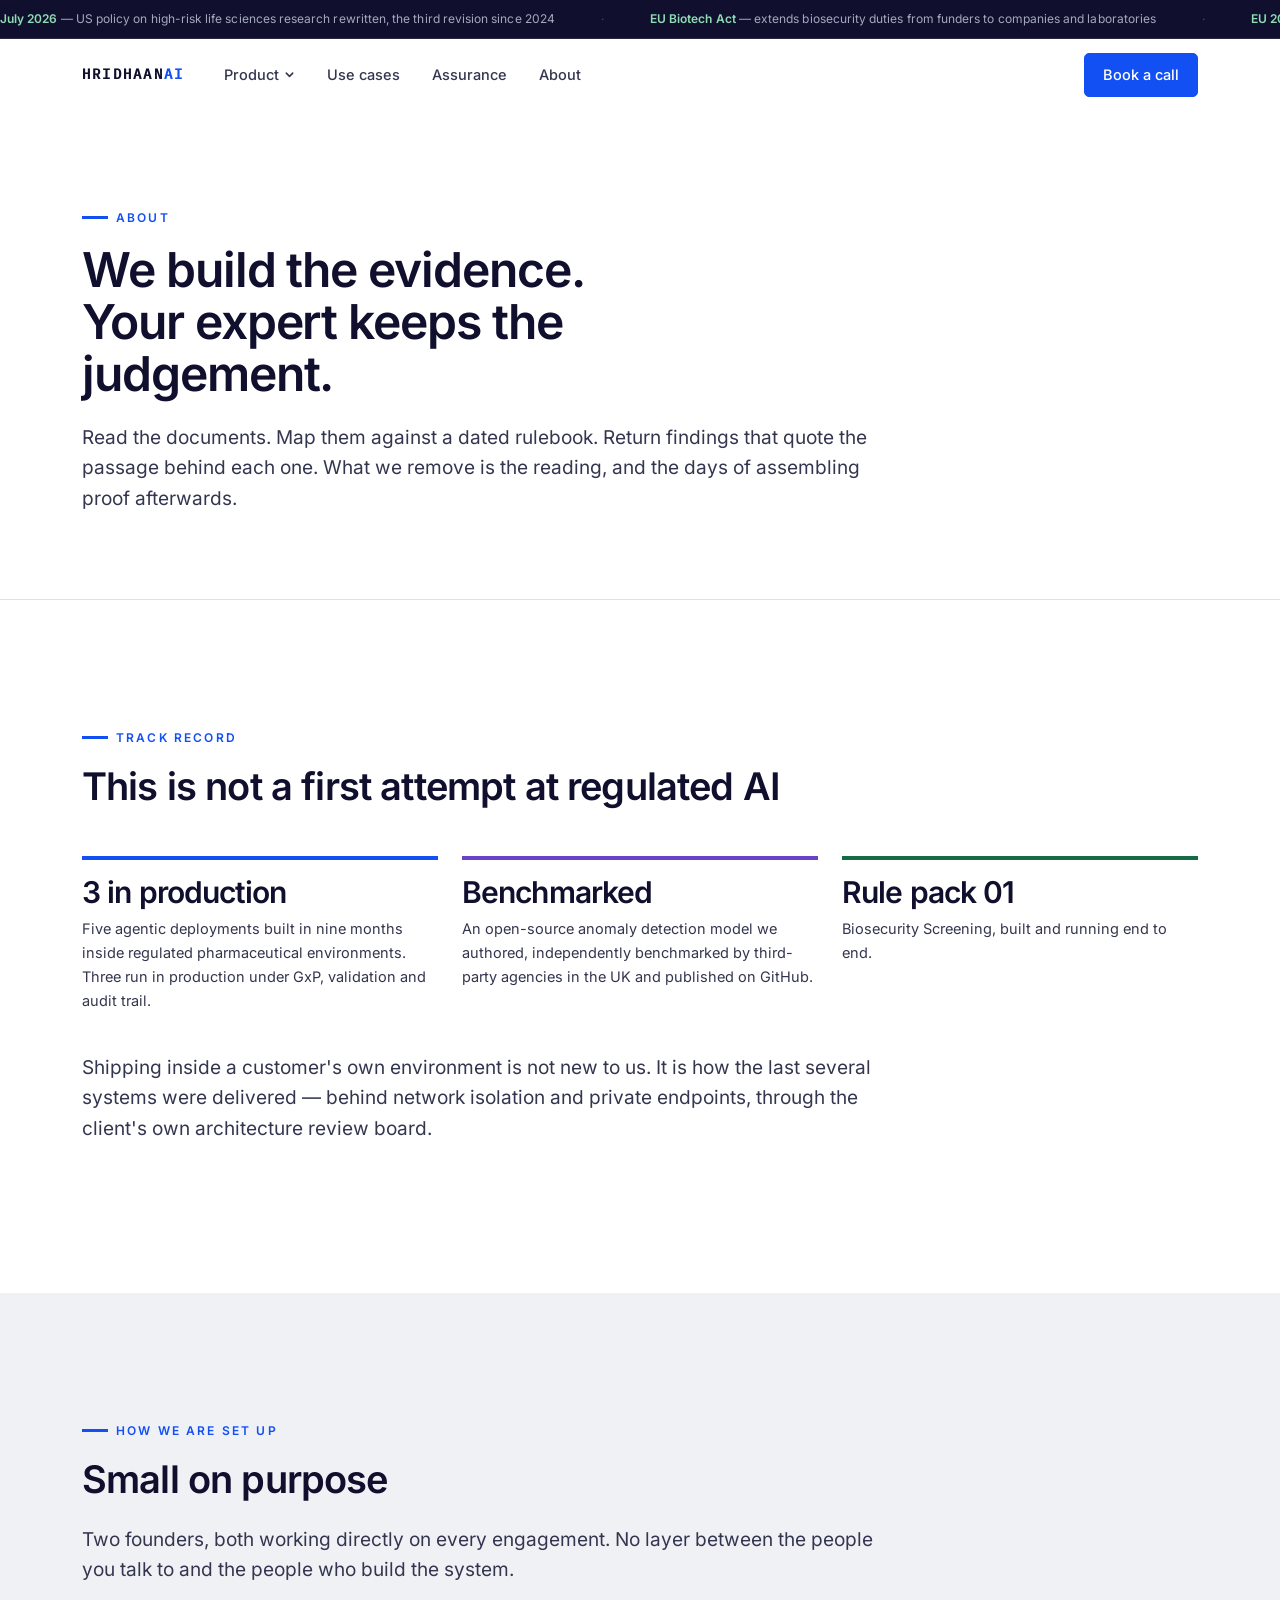
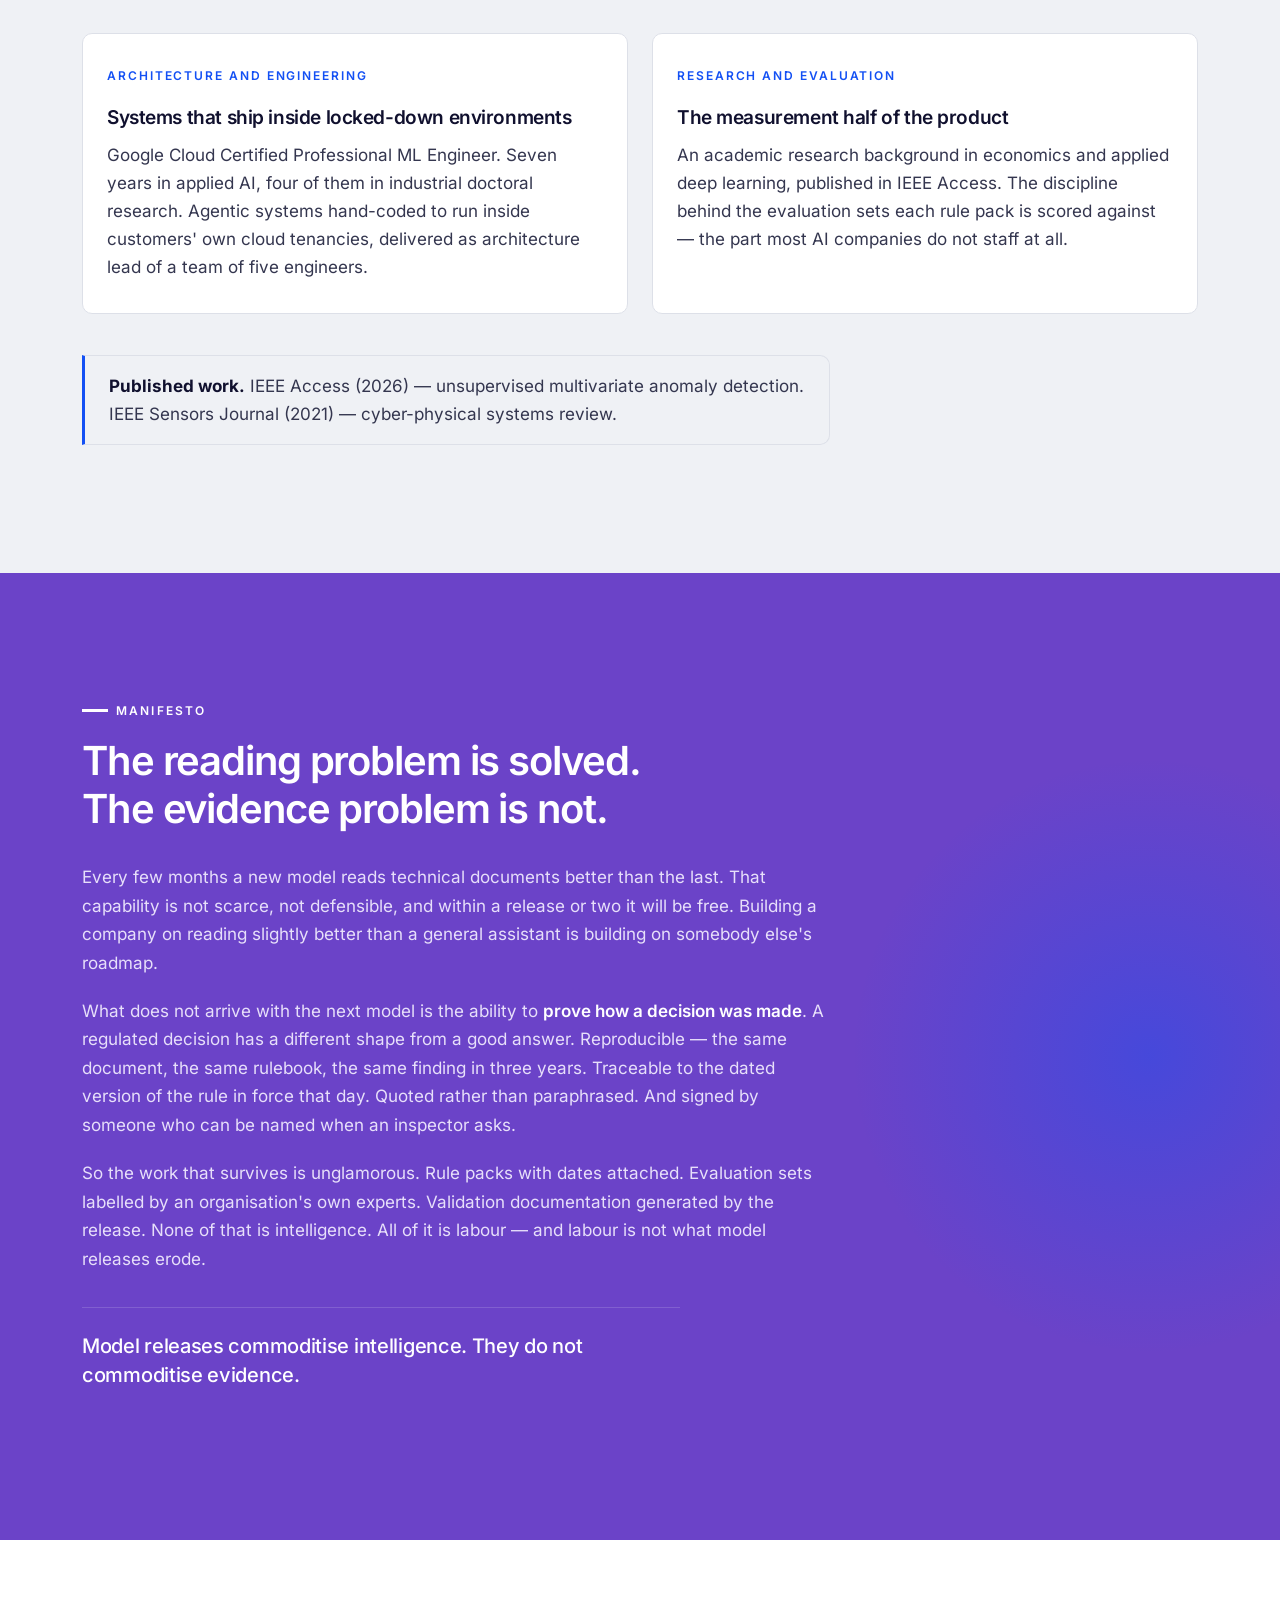
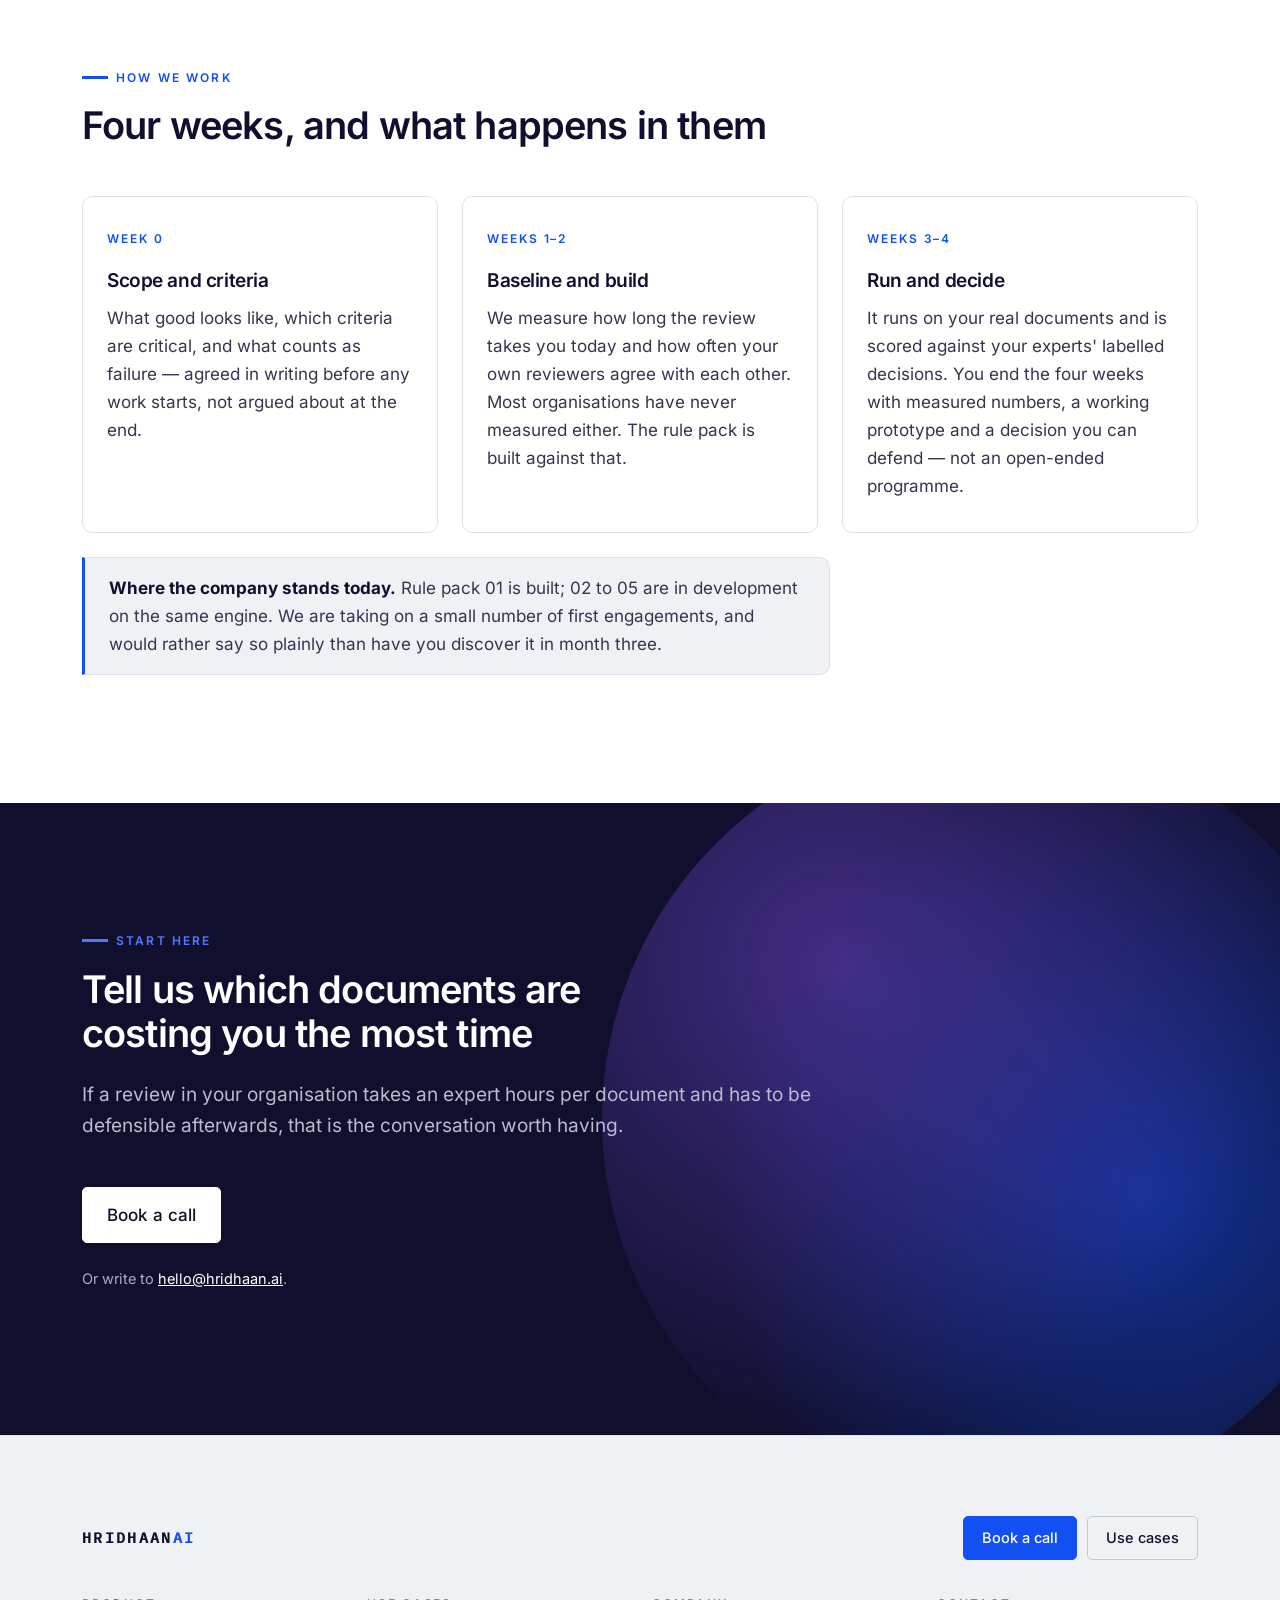
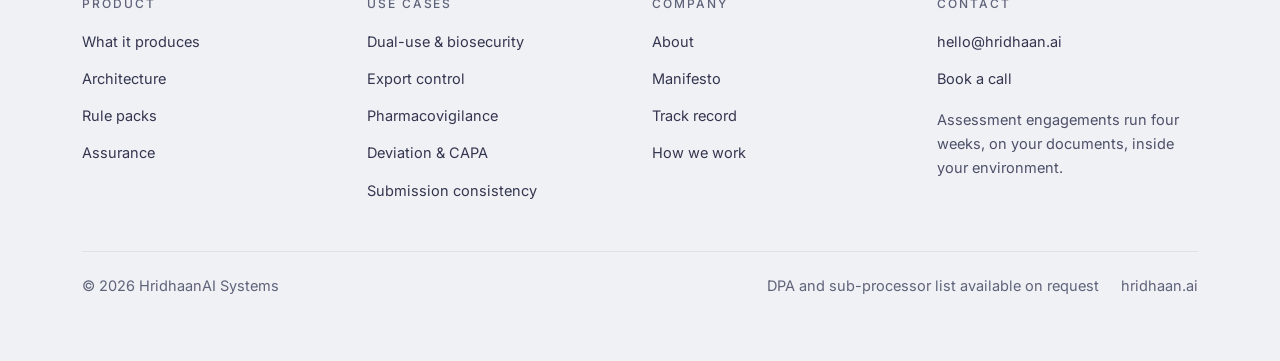
==== commit d2f79d84: "Rebrand to HridhaanAI and move to a three-hue palette The mark becomes HridhaanAI, with "AI" carryin" ====
--- a/about.html
+++ b/about.html
@@ -3,11 +3,11 @@
 <head>
 <meta charset="utf-8">
 <meta name="viewport" content="width=device-width, initial-scale=1">
-<title>About — Hridhaan Systems</title>
-<meta name="description" content="Hridhaan Systems builds evidence-grade AI for regulated decisions, from a track record of shipping agentic AI into locked-down enterprise environments. Founded and built by two practitioners.">
+<title>About — HridhaanAI Systems</title>
+<meta name="description" content="HridhaanAI Systems builds evidence-grade AI for regulated decisions, from a track record of shipping agentic AI into locked-down enterprise environments. Founded and built by two practitioners.">
 <link rel="canonical" href="https://hridhaan.ai/about.html">
-<meta property="og:title" content="About — Hridhaan Systems">
-<meta property="og:description" content="Hridhaan Systems builds evidence-grade AI for regulated decisions, from a track record of shipping agentic AI into locked-down enterprise environments. Founded and built by two practitioners.">
+<meta property="og:title" content="About — HridhaanAI Systems">
+<meta property="og:description" content="HridhaanAI Systems builds evidence-grade AI for regulated decisions, from a track record of shipping agentic AI into locked-down enterprise environments. Founded and built by two practitioners.">
 <meta property="og:type" content="website">
 <link rel="icon" href="favicon.svg" type="image/svg+xml">
 <meta property="og:image" content="https://hridhaan.ai/assets/og.png">
@@ -39,7 +39,7 @@
 
 <nav class="nav" id="nav">
   <div class="wrap">
-    <a class="brand" href="index.html">Hridhaan<span class="dot">.</span></a>
+    <a class="brand" href="index.html">Hridhaan<span class="dot">AI</span></a>
     <div class="nav-links">
       <div class="has-menu">
       <button class="menu-trigger" id="menu-trigger" aria-expanded="false" aria-controls="menu-panel">Product<svg class="chev" viewBox="0 0 12 12" aria-hidden="true"><path d="M2.5 4.5 6 8l3.5-3.5"/></svg></button>
@@ -156,7 +156,7 @@
 </section>
 
 <!-- ── Manifesto ─────────────────────────────────────────────────────── -->
-<section id="manifesto" class="manifesto">
+<section id="manifesto" class="manifesto band band-violet">
   <div class="wrap">
     <div class="eyebrow">Manifesto</div>
     <h2>The reading problem is solved. The evidence problem is not.</h2>
@@ -218,7 +218,7 @@
 </section>
 
 <!-- ── CTA ───────────────────────────────────────────────────────────── -->
-<section class="cta">
+<section class="cta band band-ink">
   <div class="wrap">
     <div class="eyebrow">Start here</div>
     <h2>Tell us which documents are costing you the most time</h2>
@@ -235,7 +235,7 @@
   <div class="wrap">
 
     <div class="foot-top">
-      <span class="brand">Hridhaan<span class="dot">.</span></span>
+      <span class="brand">Hridhaan<span class="dot">AI</span></span>
       <div class="foot-cta">
         <a class="btn" href="mailto:hello@hridhaan.ai?subject=Hridhaan%20assessment%20engagement">Book a call</a>
         <a class="btn ghost" href="use-cases.html">Use cases</a>
@@ -284,7 +284,7 @@
     </div>
 
     <div class="foot-legal">
-      <span>© 2026 Hridhaan Systems</span>
+      <span>© 2026 HridhaanAI Systems</span>
       <span class="set">
         <span>DPA and sub-processor list available on request</span>
         <a href="index.html">hridhaan.ai</a>
--- a/styles.css
+++ b/styles.css
@@ -97,35 +97,63 @@
 }
 
 /* ==========================================================================
-   Hridhaan Systems — hridhaan.ai
+   HridhaanAI Systems — hridhaan.ai
    ========================================================================== */
 
 :root {
-  /* ink ladder — every step clears WCAG AA (4.5:1) on paper and paper-2 */
-  --ink:        #0c1521;   /* 18.3:1 */
-  --ink-2:      #33414f;   /* 10.5:1 */
-  --ink-3:      #4e5c6a;   /*  6.9:1 */
-  --ink-4:      #606f7e;   /*  5.2:1 — muted, still legible */
-  --ink-5:      #8a97a5;   /* non-text only: rules, icon strokes, dividers */
+  /* ── Ink ladder — every step clears WCAG AA (4.5:1) on paper and paper-2 */
+  --ink:        #10102e;   /* 17.8:1 */
+  --ink-2:      #34364f;   /* 10.2:1 */
+  --ink-3:      #4d5068;   /*  6.9:1 */
+  --ink-4:      #5f6379;   /*  5.2:1 — muted, still legible */
+  --ink-5:      #8b8fa3;   /* non-text only: rules, icon strokes, dividers */
 
   --paper:      #ffffff;
-  --paper-2:    #f7f9fc;
-  --paper-3:    #edf1f7;
-
-  --rule:       #dfe5ec;
-  --rule-2:     #c6d0dc;
-
-  --accent:     #17457f;
-  --accent-dk:  #0f3060;
-  --accent-lt:  #e9eff8;
-  --accent-br:  #2f6fd0;
-  --amber:      #a15c12;
-  --amber-lt:   #fbf2e6;
+  --paper-2:    #eff1f5;
+  --paper-3:    #e4e7ee;
+
+  --rule:       #dde0e8;
+  --rule-2:     #c3c7d4;
+
+  /* ── Three hues ──────────────────────────────────────────────────────
+     Blue is the product and the pipeline. Violet is the rule pack and the
+     framework version. Green is evidence that has been verified. Each has
+     a saturated value for fills, a darker one for text, and a tint.
+     The saturated blue and violet clear AA both as text on white and as a
+     fill under white text; the saturated green is a fill only, and carries
+     dark ink rather than white.                                          */
+  --blue:       #1350f4;   /* 6.0:1 either way */
+  --blue-dk:    #0c39bd;   /* 8.9:1 — text, hover */
+  --blue-lt:    #e8edfe;
+  --blue-t:     #d3ddfd;   /* emphasised tint */
+  --blue-br:    #4d7bff;   /* on dark grounds, focus rings */
+
+  --violet:     #6b43c8;   /* 6.4:1 either way */
+  --violet-dk:  #54319d;   /* 9.2:1 — text, hover */
+  --violet-lt:  #f1ecfb;
+  --violet-t:   #e2d8f6;
+  --violet-br:  #a98ae4;   /* on dark grounds */
+
+  --green:      #6bce97;   /* fill only — ink on it is 9.5:1 */
+  --green-dk:   #146b45;   /* 6.5:1 — text, borders, icons */
+  --green-lt:   #e6f6ed;
+  --green-t:    #c9ecd9;
+  --green-br:   #8fdcb3;   /* on dark grounds */
+
+  /* the default accent, for anything not assigned a role */
+  --accent:     var(--blue);
+  --accent-dk:  var(--blue-dk);
+  --accent-lt:  var(--blue-lt);
+  --accent-br:  var(--blue-br);
+
+  /* per-section accent — each band overrides this, and eyebrows, list
+     markers and rules follow it without needing their own rules */
+  --sec:        var(--blue);
 
   /* soft accent tints — highlights and fills, never saturated */
-  --accent-t1:  #eef3fa;   /* passage highlight, resting */
-  --accent-t2:  #dde8f6;   /* passage highlight, emphasised */
-  --accent-t3:  #c3d5ee;   /* hairline on a tint */
+  --accent-t1:  var(--blue-lt);
+  --accent-t2:  var(--blue-t);
+  --accent-t3:  #b3c4fb;
 
   --max:        1180px;
   --sans:       "Inter", -apple-system, BlinkMacSystemFont, "Segoe UI", Roboto, sans-serif;
@@ -187,7 +215,7 @@
 strong { color: var(--ink); font-weight: 600; }
 ul { margin: 0 0 1.1em; padding-left: 1.15em; }
 li { margin-bottom: 0.5em; line-height: var(--lh); }
-li::marker { color: var(--accent); }
+li::marker { color: var(--sec); }
 
 /* ── Measure ─────────────────────────────────────────────────────────────
    Running text is capped at ~65–75 characters. Applied to the prose
@@ -242,7 +270,8 @@
   white-space: nowrap;
 }
 .brand:hover { text-decoration: none; }
-.brand .dot { color: var(--accent); }
+.brand .dot { color: var(--blue); }
+.band .brand .dot, .band-green .brand .dot { color: inherit; }
 
 .nav-links { display: flex; gap: var(--s4); margin-left: var(--s1); }
 .nav-links a {
@@ -269,8 +298,59 @@
 
 /* ── Section furniture ───────────────────────────────────────────────── */
 section { padding: var(--s10) 0; border-top: 1px solid var(--rule); }
-section.tint { background: var(--paper-2); }
+section.tint { background: var(--paper-2); border-top: none; }
 section.plain { border-top: none; }
+
+/* ══ Colour bands ════════════════════════════════════════════════════════
+   The page moves through full-bleed grounds rather than one tinted strip.
+   Each band sets --sec, so eyebrows, list markers and rules follow without
+   needing rules of their own. Blue and violet carry white text; green is
+   light enough to carry the dark ink instead.                            */
+
+.band { border-top: none; }
+
+/* white sections still take a hue, through --sec */
+.sec-blue   { --sec: var(--blue); }
+.sec-violet { --sec: var(--violet); }
+.sec-green  { --sec: var(--green-dk); }
+
+.band-blue   { background: var(--blue);   --sec: #ffffff; color: #dbe4fe; }
+.band-violet { background: var(--violet); --sec: #ffffff; color: #e7dffa; }
+.band-ink    { background: var(--ink);    --sec: var(--blue-br); color: #b9bcd0; }
+
+.band-green  { background: var(--green);  --sec: var(--ink); color: #123b28; }
+
+.band-blue h1, .band-blue h2, .band-blue h3, .band-blue h4,
+.band-violet h1, .band-violet h2, .band-violet h3, .band-violet h4,
+.band-ink h1, .band-ink h2, .band-ink h3, .band-ink h4 { color: #fff; }
+.band-green h1, .band-green h2, .band-green h3, .band-green h4 { color: var(--ink); }
+
+.band-blue strong, .band-violet strong, .band-ink strong { color: #fff; }
+.band-green strong { color: var(--ink); }
+
+.band-blue .lede, .band-violet .lede { color: inherit; }
+.band-green .lede { color: #123b28; }
+
+/* links and buttons sitting on a coloured ground */
+.band-blue a, .band-violet a, .band-ink a { color: #fff; }
+.band-green a { color: var(--ink); }
+.band a:focus-visible { outline-color: #fff; }
+.band-green a:focus-visible { outline-color: var(--ink); }
+
+.band-blue .btn, .band-violet .btn, .band-ink .btn {
+  background: #fff; border-color: #fff; color: var(--ink);
+}
+.band-blue .btn:hover, .band-violet .btn:hover, .band-ink .btn:hover {
+  background: var(--paper-2); border-color: var(--paper-2);
+}
+.band-blue .btn.ghost, .band-violet .btn.ghost, .band-ink .btn.ghost {
+  background: transparent; color: #fff; border-color: rgba(255,255,255,.5);
+}
+.band-blue .btn.ghost:hover, .band-violet .btn.ghost:hover, .band-ink .btn.ghost:hover {
+  background: rgba(255,255,255,.12); border-color: #fff;
+}
+.band-green .btn { background: var(--ink); border-color: var(--ink); color: #fff; }
+.band-green .btn:hover { background: #000; border-color: #000; }
 
 .eyebrow {
   font-family: var(--sans);
@@ -278,12 +358,12 @@
   font-weight: 600;
   letter-spacing: 0.18em;
   text-transform: uppercase;
-  color: var(--accent);
+  color: var(--sec);
   margin-bottom: var(--s2);
   display: flex; align-items: center; gap: var(--s1);
 }
 .eyebrow::before {
-  content: ""; width: 22px; height: 1px; background: var(--accent); display: block;
+  content: ""; width: 26px; height: 3px; background: var(--sec); display: block;
 }
 
 h2.sec {
@@ -296,82 +376,7 @@
 .lede { font-size: var(--t-md); line-height: 1.6; color: var(--ink-2); max-width: var(--measure); }
 
 /* ── Hero ────────────────────────────────────────────────────────────── */
-.hero { padding: 84px 0 72px; border-top: none; }
-.hero h1 {
-  font-size: clamp(38px, 5.6vw, 62px);
-  line-height: 1.05;
-  letter-spacing: -0.035em;
-  max-width: 19ch;
-  text-wrap: balance;
-  margin-bottom: 26px;
-}
-.hero .sub { font-size: 20px; line-height: 1.55; max-width: 64ch; color: var(--ink-2); }
-.hero-tag {
-  font-family: var(--mono); font-size: 12px; letter-spacing: 0.16em;
-  text-transform: uppercase; color: var(--ink-3); margin-bottom: 22px;
-}
 .hero-cta { display: flex; gap: 12px; flex-wrap: wrap; margin-top: 34px; }
-
-/* ── Framework strip ─────────────────────────────────────────────────── */
-.strip { padding: 26px 0; border-top: 1px solid var(--rule); border-bottom: 1px solid var(--rule); background: var(--paper-2); }
-.strip .label {
-  font-family: var(--mono); font-size: 11px; letter-spacing: 0.16em;
-  text-transform: uppercase; color: var(--ink-4); margin-bottom: 12px;
-}
-.strip .items {
-  display: flex; flex-wrap: wrap; gap: 10px 26px;
-  font-size: 14.5px; color: var(--ink-2); font-weight: 500;
-}
-.strip .items span { white-space: nowrap; }
-.strip .items span::before { content: "·"; color: var(--rule-2); margin-right: 26px; }
-.strip .items span:first-child::before { content: none; margin: 0; }
-
-/* ── Evidence pack mock ──────────────────────────────────────────────── */
-.mock {
-  margin-top: 52px;
-  border: 1px solid var(--rule);
-  border-radius: var(--r);
-  background: var(--paper);
-  overflow: hidden;
-}
-.mock-bar {
-  display: flex; align-items: center; gap: 10px;
-  padding: 11px 16px;
-  border-bottom: 1px solid var(--rule);
-  background: var(--paper-2);
-  font-family: var(--sans); font-size: var(--t-sm); color: var(--ink-3);
-  letter-spacing: 0.04em;
-}
-.mock-bar .dots { display: flex; gap: 5px; }
-.mock-bar .dots i { width: 8px; height: 8px; border-radius: 50%; background: var(--rule-2); display: block; }
-.mock-bar .grow { flex: 1; }
-.mock-body { display: grid; grid-template-columns: 1.35fr 1fr; }
-.mock-body > div { padding: 22px 24px; }
-.mock-body > div:first-child { border-right: 1px solid var(--rule); }
-
-.mock-h {
-  font-family: var(--mono); font-size: 10.5px; letter-spacing: 0.16em;
-  text-transform: uppercase; color: var(--ink-4); margin-bottom: 14px;
-}
-.finding { border-left: 2px solid var(--amber); padding-left: 14px; margin-bottom: 20px; }
-.finding:last-child { margin-bottom: 0; }
-.finding .crit { font-size: 14px; font-weight: 600; color: var(--ink); margin-bottom: 5px; }
-.finding .quote {
-  font-size: 13.5px; color: var(--ink-2); font-style: italic;
-  background: var(--paper-2); border-radius: var(--r-sm); padding: var(--s1) 11px; margin-bottom: 7px;
-}
-.finding .cite { font-family: var(--mono); font-size: 11px; color: var(--ink-4); }
-
-.kv { display: flex; justify-content: space-between; gap: 14px; padding: 9px 0; border-bottom: 1px dotted var(--rule); font-size: 13.5px; }
-.kv:last-child { border-bottom: none; }
-.kv .k { color: var(--ink-3); }
-.kv .v { color: var(--ink); font-weight: 500; text-align: right; font-family: var(--mono); font-size: 12.5px; }
-.pill {
-  display: inline-block; font-family: var(--mono); font-size: 10.5px; letter-spacing: 0.1em;
-  text-transform: uppercase; padding: 3px 9px; border-radius: 100px;
-  background: var(--amber-lt); color: var(--amber); border: 1px solid #f0dfc6;
-}
-.mock-note { font-size: 12.5px; color: var(--ink-4); margin-top: 14px; text-align: center; }
 
 /* ── Cards ───────────────────────────────────────────────────────────── */
 .grid-3 { display: grid; grid-template-columns: repeat(3, 1fr); gap: var(--s3); margin-top: var(--s6); align-items: stretch; }
@@ -392,115 +397,45 @@
   color: var(--accent); margin-bottom: var(--s2); display: block;
 }
 
-/* ── Pull quote ──────────────────────────────────────────────────────── */
-.pull {
-  margin: 46px 0 0;
-  padding: 30px 34px;
-  border-left: 3px solid var(--accent);
-  background: var(--accent-lt);
-  border-radius: 0 var(--r) var(--r) 0;
-  font-size: 21px;
-  line-height: 1.45;
-  color: var(--ink);
-  font-weight: 500;
-  letter-spacing: -0.015em;
-}
-.pull p:last-child { margin-bottom: 0; }
-.pull .small { font-size: 15.5px; font-weight: 400; color: var(--ink-2); margin-top: 14px; letter-spacing: 0; }
-
-/* ── Pipeline ────────────────────────────────────────────────────────── */
-.pipeline { display: grid; grid-template-columns: repeat(5, 1fr); gap: 0; margin: 46px 0 0; }
-.pipeline .step {
-  position: relative;
-  padding: 26px 20px 24px;
-  border: 1px solid var(--rule);
-  border-right: none;
-  background: var(--paper);
-}
-.pipeline .step:first-child { border-radius: var(--r) 0 0 var(--r); }
-.pipeline .step:last-child { border-right: 1px solid var(--rule); border-radius: 0 var(--r) var(--r) 0; }
-.pipeline .step::after {
-  content: ""; position: absolute; top: 0; left: 0; right: 0; height: 2px; background: var(--rule-2);
-}
-.pipeline .step:nth-child(1)::after { background: var(--accent); }
-.pipeline .step:nth-child(2)::after { background: #2b7a6f; }
-.pipeline .step:nth-child(3)::after { background: #4c9489; }
-.pipeline .step:nth-child(4)::after { background: #6dada3; }
-.pipeline .step:nth-child(5)::after { background: #9dc0f0; }
-.pipeline .n {
-  font-family: var(--mono); font-size: 11px; letter-spacing: 0.14em;
-  color: var(--ink-4); display: block; margin-bottom: 10px;
-}
-.pipeline h4 { font-size: 16px; margin-bottom: 8px; }
-.pipeline p { font-size: 14px; color: var(--ink-2); margin: 0; line-height: 1.5; }
-
 /* ── Rule pack list ──────────────────────────────────────────────────── */
-.packs { margin-top: var(--s6); border-top: 1px solid var(--rule); }
+.packs { margin-top: var(--s6); border-top: 1px solid rgba(255,255,255,.45); }
 .pack {
   display: grid;
   grid-template-columns: 54px 1fr;
   gap: var(--s3);
   padding: var(--s4) var(--s2);
-  border-bottom: 1px solid var(--rule);
+  border-bottom: 1px solid rgba(255,255,255,.45);
   align-items: start;
   transition: background .15s ease;
 }
-a.pack { color: var(--ink-2); }
-a.pack h3 { color: var(--ink); }
-a.pack:hover { background: var(--paper-2); text-decoration: none; }
-a.pack:hover h3 { color: var(--accent); }
-.pack .idx { font-family: var(--mono); font-size: 26px; color: var(--rule-2); line-height: 1; padding-top: 2px; }
+a.pack { color: #e7dffa; }
+a.pack h3 { color: #fff; }
+a.pack:hover { background: rgba(255,255,255,.10); text-decoration: none; }
+a.pack:hover h3 { color: #fff; }
+.pack .idx { font-family: var(--mono); font-size: 26px; color: rgba(255,255,255,.80); line-height: 1; padding-top: 2px; }
 .pack h3 { font-size: var(--t-md); margin-bottom: var(--s1); }
-.pack .badge {
-  display: inline-block; font-family: var(--mono); font-size: 10px; letter-spacing: 0.14em;
-  text-transform: uppercase; padding: 4px 8px; border-radius: var(--r-sm); margin-bottom: 10px;
-  background: var(--accent-lt); color: var(--accent-dk);
-}
-.pack .badge.warm { background: var(--amber-lt); color: var(--amber); }
-.pack .badge.mute { background: var(--paper-3); color: var(--ink-3); border: 1px solid var(--rule-2); }
-.pack .produces { font-size: var(--t-base); color: var(--ink-2); }
-.pack .produces .lbl {
-  font-family: var(--mono); font-size: 10.5px; letter-spacing: 0.14em; text-transform: uppercase;
-  color: var(--ink-4); display: block; margin-bottom: 6px;
-}
-
-/* ── Comparison table ────────────────────────────────────────────────── */
-.compare { display: grid; grid-template-columns: 1fr 1fr; gap: 0; margin-top: 40px; border: 1px solid var(--rule); border-radius: 9px; overflow: hidden; }
-.compare > div { padding: 26px 26px 28px; }
-.compare > div:first-child { border-right: 1px solid var(--rule); background: var(--accent-lt); }
-.compare h4 { font-size: 15px; margin-bottom: 16px; }
-.compare ul { margin: 0; padding-left: 1.05em; }
-.compare li { font-size: 15.5px; margin-bottom: 7px; }
-.compare .x li::marker { color: var(--ink-4); }
-.compare .x li { color: var(--ink-3); }
 
 /* ── CTA band ────────────────────────────────────────────────────────── */
-.cta {
-  background: var(--accent-dk);
-  color: #d3e0f2;
-  border-top: none;
-}
-.cta .eyebrow { color: #8fb4ec; }
-.cta .eyebrow::before { background: #8fb4ec; }
-.cta h2 { color: #fff; font-size: var(--t-h2); line-height: 1.16; max-width: 28ch; text-wrap: balance; margin-bottom: var(--s3); }
-.cta p { font-size: var(--t-md); max-width: var(--measure); color: #c2d3ec; }
-.cta .btn { background: #fff; border-color: #fff; color: var(--ink); margin-top: var(--s3); }
-.cta .btn:hover { background: var(--accent-lt); border-color: var(--accent-lt); }
-.cta .terms { margin-top: var(--s3); font-size: var(--t-sm); color: #b3c6e0; }
-.cta .terms a { color: #e2ecf8; text-decoration: underline; }
+.cta { position: relative; overflow: hidden; }
+/* the three hues bleed in from the right, the only gradient on the site */
+.cta::after {
+  content: ""; position: absolute; right: -8%; top: 50%;
+  transform: translateY(-50%);
+  width: 780px; height: 780px; border-radius: 50%;
+  background:
+    radial-gradient(circle at 30% 30%, rgba(107,67,200,.55) 0%, rgba(16,16,46,0) 62%),
+    radial-gradient(circle at 70% 60%, rgba(19,80,244,.50) 0%, rgba(16,16,46,0) 60%);
+  pointer-events: none;
+}
+.cta .wrap { position: relative; z-index: 1; }
+.cta h2 { font-size: var(--t-h2); line-height: 1.16; max-width: 28ch; text-wrap: balance; margin-bottom: var(--s3); }
+.cta p { font-size: var(--t-md); max-width: var(--measure); }
+.cta .btn { margin-top: var(--s3); }
+.cta .terms { margin-top: var(--s3); font-size: var(--t-sm); color: #a9adc4; }
+.cta .terms a { text-decoration: underline; }
 
 /* ── Footer ──────────────────────────────────────────────────────────── */
 footer { padding: var(--s8) 0 var(--s7); border-top: 1px solid var(--rule); background: var(--paper-2); }
-.foot { display: flex; justify-content: space-between; align-items: flex-start; gap: 32px; flex-wrap: wrap; }
-.foot .brand { margin-bottom: 10px; display: block; }
-.foot p { font-size: 14px; color: var(--ink-3); margin: 0; max-width: 42ch; }
-.foot-links { display: flex; gap: 26px; font-size: 14.5px; flex-wrap: wrap; }
-.foot-links a { color: var(--ink-2); }
-.foot-bot {
-  margin-top: 34px; padding-top: 20px; border-top: 1px solid var(--rule);
-  font-family: var(--mono); font-size: 11.5px; color: var(--ink-4);
-  display: flex; justify-content: space-between; gap: 20px; flex-wrap: wrap;
-}
 
 /* ── Interior pages ──────────────────────────────────────────────────── */
 .page-head { padding: var(--s9) 0 var(--s7); border-bottom: 1px solid var(--rule); }
@@ -509,7 +444,15 @@
 .uc { padding: var(--s9) 0; border-bottom: 1px solid var(--rule); }
 .uc:nth-child(even) { background: var(--paper-2); }
 .uc-head { display: flex; align-items: baseline; gap: var(--s2); flex-wrap: wrap; margin-bottom: var(--s1); }
-.uc-head .idx { font-family: var(--mono); font-size: var(--t-xs); color: var(--accent); letter-spacing: 0.14em; }
+.uc-head .idx {
+  font-family: var(--mono); font-size: var(--t-xs); letter-spacing: 0.14em;
+  color: #fff; background: var(--sec); padding: 4px 9px; border-radius: var(--r-sm);
+}
+.uc:nth-of-type(5n+1) { --sec: var(--blue); }
+.uc:nth-of-type(5n+2) { --sec: var(--violet); }
+.uc:nth-of-type(5n+3) { --sec: var(--green-dk); }
+.uc:nth-of-type(5n+4) { --sec: var(--blue-dk); }
+.uc:nth-of-type(5n+5) { --sec: var(--violet-dk); }
 .uc h2 { font-size: clamp(25px, 3vw, 33px); line-height: 1.15; margin-bottom: var(--s2); max-width: 28ch; text-wrap: balance; }
 .uc .intro { font-size: var(--t-md); line-height: 1.6; max-width: var(--measure); color: var(--ink-2); }
 .uc-cols { display: grid; grid-template-columns: 1.25fr 1fr; gap: var(--s6); margin-top: var(--s5); }
@@ -517,27 +460,17 @@
   font-family: var(--sans); font-weight: 600; font-size: var(--t-xs); letter-spacing: 0.16em; text-transform: uppercase;
   color: var(--ink-4); margin-bottom: var(--s2);
 }
-.uc-side .box { border: 1px solid var(--rule); border-radius: var(--r); padding: var(--s3); background: var(--paper); margin-bottom: var(--s2); }
+.uc-side .box { border: 1px solid var(--rule); border-left: 4px solid var(--sec); border-radius: var(--r); padding: var(--s3); background: var(--paper); margin-bottom: var(--s2); }
 .uc-side .box:last-child { margin-bottom: 0; }
 .uc-side .box p { margin: 0; font-size: var(--t-sm); }
 .uc-side .box .out { color: var(--ink); font-weight: 500; }
 
-.stub { padding: var(--s10) 0; text-align: center; }
-.stub h1 { font-size: clamp(30px, 4vw, 42px); margin-bottom: var(--s3); }
-.stub p { font-size: var(--t-md); max-width: 52ch; margin: 0 auto 1.1em; }
 
 /* ── Responsive ──────────────────────────────────────────────────────── */
 @media (max-width: 900px) {
   .grid-3, .grid-2 { grid-template-columns: 1fr; }
-  .pipeline { grid-template-columns: 1fr 1fr; }
-  .pipeline .step { border-right: 1px solid var(--rule); border-radius: 0 !important; }
-  .mock-body { grid-template-columns: 1fr; }
-  .mock-body > div:first-child { border-right: none; border-bottom: 1px solid var(--rule); }
-  .compare { grid-template-columns: 1fr; }
-  .compare > div:first-child { border-right: none; border-bottom: 1px solid var(--rule); }
   .pack { grid-template-columns: 40px 1fr; }
-  .pack .produces { grid-column: 2; }
-  .uc-cols { grid-template-columns: 1fr; gap: var(--s5); }
+    .uc-cols { grid-template-columns: 1fr; gap: var(--s5); }
   .nav .wrap { flex-wrap: wrap; height: auto; padding-top: 13px; padding-bottom: 11px; gap: 10px 18px; }
   .nav-links {
     order: 3; width: 100%; gap: 20px;
@@ -554,9 +487,7 @@
 @media (max-width: 560px) {
   body { font-size: 16px; }
   .wrap { padding: 0 var(--s2); }
-  .pipeline { grid-template-columns: 1fr; }
-  .hero .sub { font-size: 18px; }
-}
+  }
 
 /* ══ Product mock — section 02 ═══════════════════════════════════════════
    Two panels reading as a real interface: the submitted document on the
@@ -606,7 +537,7 @@
   background: var(--paper);
   white-space: nowrap;
 }
-.ex-chip.ver { color: var(--accent); border-color: var(--accent-t3); background: var(--accent-t1); }
+.ex-chip.ver { color: var(--violet-dk); border-color: var(--violet); background: var(--violet-lt); }
 
 /* ── Left panel: the document ────────────────────────────────────────── */
 /* the document sits as a page inside the panel, the way a viewer shows it */
@@ -674,14 +605,15 @@
   letter-spacing: 0.01em;
 }
 /* verdict chip */
+/* a verdict is evidence that has been established — green */
 .out-item .a {
   display: inline-block;
   font-size: var(--t-sm);
   font-weight: 600;
   line-height: 1;
-  color: var(--accent-dk);
-  background: var(--accent-t1);
-  border: 1px solid var(--accent-t3);
+  color: var(--green-dk);
+  background: var(--green-lt);
+  border: 1px solid var(--green);
   border-radius: var(--r-sm);
   padding: 5px 10px;
   margin-bottom: var(--s1);
@@ -738,7 +670,7 @@
 .verdict .lbl {
   font-size: var(--t-xs); font-weight: 600;
   letter-spacing: 0.18em; text-transform: uppercase;
-  color: #a9c4e8; margin-bottom: 6px;
+  color: #dbe4fe; margin-bottom: 6px;
 }
 .verdict .val {
   font-size: var(--t-md); font-weight: 600; line-height: 1.25;
@@ -746,7 +678,7 @@
 }
 .verdict .note {
   font-size: var(--t-sm); line-height: 1.55;
-  color: #cfdef1; margin: var(--s1) 0 0; max-width: none;
+  color: #e3eaff; margin: var(--s1) 0 0; max-width: none;
 }
 
 .mock-note {
@@ -765,36 +697,12 @@
   .doc { margin: var(--s2); padding: var(--s3) var(--s2); font-size: 13.5px; }
 }
 
-/* ── Release gate checklist ──────────────────────────────────────────── */
-.gate { margin-top: 42px; border: 1px solid var(--rule); border-radius: 10px; overflow: hidden; }
-.gate-h { padding: 15px 24px; background: var(--ink); color: #fff; font-size: 15px; font-weight: 600; }
-.gate-h span { font-family: var(--mono); font-size: 11px; letter-spacing: 0.14em;
-  text-transform: uppercase; color: #9dc0f0; display: block; margin-bottom: 3px; font-weight: 500; }
-.gate ul { margin: 0; padding: 0; list-style: none; }
-.gate li { display: grid; grid-template-columns: 26px 1fr; gap: 12px; align-items: start;
-  padding: 16px 24px; border-bottom: 1px solid var(--rule); font-size: 15.5px; margin: 0; }
-.gate li:last-child { border-bottom: none; }
-.gate li .tick { width: 18px; height: 18px; border-radius: var(--r-sm); background: var(--accent-lt);
-  border: 1px solid #bacde8; position: relative; margin-top: 2px; }
-.gate li .tick::after { content: ""; position: absolute; left: 5px; top: 1px; width: 5px; height: 10px;
-  border: solid var(--accent); border-width: 0 2px 2px 0; transform: rotate(42deg); }
-.gate li b { display: block; color: var(--ink); margin-bottom: 2px; }
-.gate li span.d { color: var(--ink-2); font-size: 14.5px; }
-
-/* ── Versus table ────────────────────────────────────────────────────── */
-.vs { width: 100%; border-collapse: collapse; margin-top: 40px; border: 1px solid var(--rule); border-radius: 10px; }
-.vs th, .vs td { text-align: left; padding: 15px 20px; border-bottom: 1px solid var(--rule); font-size: 15px; vertical-align: top; }
-.vs thead th { background: var(--paper-2); font-family: var(--mono); font-size: 10.5px;
-  letter-spacing: 0.14em; text-transform: uppercase; color: var(--ink-3); font-weight: 500; }
-.vs thead th:last-child { color: var(--accent); }
-.vs tbody tr:last-child td { border-bottom: none; }
-.vs td:first-child { font-weight: 600; color: var(--ink); width: 26%; }
-.vs td.gen { color: var(--ink-3); width: 37%; }
-.vs td.us { color: var(--ink-2); background: var(--accent-lt); width: 37%; }
-
 /* ── Stat row ────────────────────────────────────────────────────────── */
 .stats { display: grid; grid-template-columns: repeat(3, 1fr); gap: var(--s3); margin-top: var(--s6); }
-.stats > div { border-top: 2px solid var(--accent); padding-top: var(--s2); }
+.stats > div { border-top: 4px solid var(--sec); padding-top: var(--s2); }
+.stats > div:nth-child(1) { --sec: var(--blue); }
+.stats > div:nth-child(2) { --sec: var(--violet); }
+.stats > div:nth-child(3) { --sec: var(--green-dk); }
 .stats .fig { font-size: 30px; font-weight: 600; color: var(--ink); letter-spacing: -0.03em; line-height: 1.1; }
 .stats .cap { font-size: var(--t-sm); color: var(--ink-2); margin-top: var(--s1); }
 
@@ -802,14 +710,6 @@
   .example { grid-template-columns: 1fr; }
   .example > div:first-child { border-right: none; border-bottom: 1px solid var(--rule); }
   .stats { grid-template-columns: 1fr; }
-  .vs td:first-child, .vs td.gen, .vs td.us { width: auto; }
-  .vs thead { display: none; }
-  .vs tr { display: block; border-bottom: 1px solid var(--rule); }
-  .vs td { display: block; border-bottom: none; padding: 6px 18px; }
-  .vs td:first-child { padding-top: 16px; }
-  .vs td.us { background: transparent; }
-  .vs td.gen::before { content: "General assistant — "; color: var(--ink-4); }
-  .vs td.us::before { content: "Hridhaan — "; color: var(--accent); font-weight: 600; }
 }
 
 /* ── Honest status note ──────────────────────────────────────────────── */
@@ -825,7 +725,8 @@
   max-width: var(--measure);
 }
 .status-note b { color: var(--ink); }
-.status-note.accent { border-left-color: var(--accent); }
+.status-note { border-left-color: var(--sec); }
+.status-note.accent { border-left-color: var(--sec); }
 .status-note.spaced, .lede.spaced { margin-top: var(--s5); }
 
 /* ── Small print that replaced inline overrides ──────────────────────── */
@@ -835,16 +736,16 @@
 
 /* ── Regulatory ticker ───────────────────────────────────────────────── */
 .ticker {
-  background: #0b1a2f;
+  background: var(--ink);
   border-bottom: 1px solid rgba(255,255,255,.10);
   overflow: hidden;
   position: relative;
 }
 .ticker .rail { display: flex; width: max-content; animation: tick 78s linear infinite; }
 .ticker .track { display: flex; align-items: center; gap: 46px; padding: 9px 23px 9px 0; white-space: nowrap; }
-.ticker .item { font-size: var(--t-xs); color: #93a6bd; letter-spacing: .005em; }
-.ticker .item b { color: #e6edf7; font-weight: 600; }
-.ticker .item::after { content: "·"; color: #3a4f6b; margin-left: 46px; }
+.ticker .item { font-size: var(--t-xs); color: #a4a8bd; letter-spacing: .005em; }
+.ticker .item b { color: var(--green-br); font-weight: 600; }
+.ticker .item::after { content: "·"; color: #4a4e68; margin-left: 46px; }
 @keyframes tick { from { transform: translateX(0); } to { transform: translateX(-50%); } }
 .ticker:hover .rail { animation-play-state: paused; }
 @media (prefers-reduced-motion: reduce) {
@@ -854,9 +755,6 @@
 
 /* ── Manifesto ───────────────────────────────────────────────────────── */
 .manifesto {
-  background: #0b1a2f;
-  color: #adbdd0;
-  border-top: none;
   padding: var(--s10) 0;
   position: relative;
   overflow: hidden;
@@ -865,12 +763,10 @@
   content: "";
   position: absolute; right: -180px; top: 50%; transform: translateY(-50%);
   width: 620px; height: 620px; border-radius: 50%;
-  background: radial-gradient(circle, rgba(47,111,208,.34) 0%, rgba(11,26,47,0) 68%);
+  background: radial-gradient(circle, rgba(19,80,244,.42) 0%, rgba(107,67,200,0) 68%);
   pointer-events: none;
 }
 .manifesto .wrap { position: relative; z-index: 1; }
-.manifesto .eyebrow { color: #7ba6e8; }
-.manifesto .eyebrow::before { background: #7ba6e8; }
 .manifesto h2 {
   color: #fff;
   font-size: clamp(27px, 3.5vw, 40px);
@@ -911,51 +807,22 @@
   margin-bottom: var(--s3);
 }
 
-/* ── Logo grid (awaiting customers) ──────────────────────────────────── */
-.logos { padding: 8px 0 78px; border-top: none; }
-.logos .grid {
-  display: grid; grid-template-columns: repeat(6, 1fr);
-  border-top: 1px solid var(--rule); border-left: 1px solid var(--rule);
-}
-.logos .cell {
-  border-right: 1px solid var(--rule); border-bottom: 1px solid var(--rule);
-  height: 92px;
-}
-@media (max-width: 900px) { .logos .grid { grid-template-columns: repeat(3, 1fr); } }
-@media (max-width: 560px) { .logos .grid { grid-template-columns: repeat(2, 1fr); } }
-
-/* ── Figure slot (diagram to be supplied) ────────────────────────────── */
-.figure-slot {
-  margin-top: 46px;
-  border: 1px solid var(--rule);
-  border-radius: var(--r);
-  background:
-    linear-gradient(var(--paper-2), var(--paper-2)),
-    repeating-linear-gradient(45deg, var(--paper-3) 0 1px, transparent 1px 13px);
-  background-blend-mode: normal;
-  min-height: 420px;
-  display: flex; align-items: center; justify-content: center;
-}
-.figure-slot img { display: block; max-width: 100%; height: auto; border-radius: var(--r); }
-.figure-slot .ph {
-  font-family: var(--mono); font-size: 11.5px; letter-spacing: 0.16em;
-  text-transform: uppercase; color: var(--ink-4);
-}
-
 /* ── Split section (two propositions) ────────────────────────────────── */
-.split { display: grid; grid-template-columns: 1fr 1fr; gap: 0; margin-top: var(--s6); }
-.split > div { padding: 0 var(--s6); }
-.split > div:first-child { padding-left: 0; border-right: 1px solid var(--rule); }
-.split > div:last-child { padding-right: 0; }
-.split .kicker { font-size: var(--t-sm); color: var(--ink-3); margin-bottom: 4px; }
+.split { display: grid; grid-template-columns: 1fr 1fr; gap: var(--s3); margin-top: var(--s6); }
+.split > div { padding: var(--s5); border-radius: var(--r); }
+.split > div:first-child { background: var(--green-lt); --sec: var(--green-dk); }
+.split > div:last-child  { background: var(--blue-lt);  --sec: var(--blue-dk); }
+.split .kicker {
+  font-size: var(--t-xs); font-weight: 600; letter-spacing: .16em;
+  text-transform: uppercase; color: var(--sec); margin-bottom: var(--s1);
+}
 .split h3 { font-size: var(--t-lg); letter-spacing: -0.025em; margin-bottom: var(--s2); }
 .split p { font-size: var(--t-base); color: var(--ink-2); }
 .split ul { margin-top: var(--s2); }
 .split li { font-size: var(--t-base); }
 @media (max-width: 900px) {
-  .split { grid-template-columns: 1fr; gap: var(--s5); }
-  .split > div { padding: 0; }
-  .split > div:first-child { border-right: none; border-bottom: 1px solid var(--rule); padding-bottom: var(--s5); }
+  .split { grid-template-columns: 1fr; gap: var(--s3); }
+  .split > div { padding: var(--s3); }
 }
 
 /* ── Footer v2 ───────────────────────────────────────────────────────── */
@@ -989,34 +856,24 @@
 @media (max-width: 900px) { footer .foot-cols { grid-template-columns: repeat(2, 1fr); } }
 @media (max-width: 520px) { footer .foot-cols { grid-template-columns: 1fr; } }
 
-.strip .items.roadmap span { color: var(--ink-4); font-weight: 400; }
 
 /* ── Icons ───────────────────────────────────────────────────────────── */
-.ic { width: 22px; height: 22px; flex: none; stroke: var(--accent-br); fill: none;
+.ic { width: 22px; height: 22px; flex: none; stroke: var(--sec); fill: none;
       stroke-width: 1.6; stroke-linecap: round; stroke-linejoin: round; }
 .pack .idx { display: flex; flex-direction: column; align-items: flex-start; gap: 9px; }
 .pack .idx .ic { width: 24px; height: 24px; }
-a.pack:hover .ic { stroke: var(--accent-dk); }
+a.pack .ic { stroke: var(--green-br); }
+a.pack:hover .ic { stroke: #fff; }
 
 .split h3 { display: flex; align-items: center; gap: 10px; }
 .split h3 .ic { width: 21px; height: 21px; }
 
 /* ── Statement band ──────────────────────────────────────────────────── */
-.statement {
-  background: #0b1a2f; color: #fff; border-top: none;
-  padding: var(--s10) 0; position: relative; overflow: hidden;
-}
-.statement::after {
-  content: ""; position: absolute; left: 50%; top: 50%;
-  transform: translate(-50%, -50%);
-  width: 1100px; height: 560px; border-radius: 50%;
-  background: radial-gradient(ellipse, rgba(47,111,208,.30) 0%, rgba(11,26,47,0) 70%);
-  pointer-events: none;
-}
+.statement { padding: var(--s10) 0; position: relative; overflow: hidden; }
 .statement .wrap { position: relative; z-index: 1; text-align: center; }
 .statement .mark {
   font-family: var(--sans); font-weight: 600; font-size: var(--t-xs); letter-spacing: .2em;
-  text-transform: uppercase; color: #8fb4ec; margin-bottom: var(--s3);
+  text-transform: uppercase; color: #ffffff; margin-bottom: var(--s3);
 }
 .statement p.big {
   font-size: clamp(26px, 3.6vw, 42px); line-height: 1.2; letter-spacing: -.03em;
@@ -1024,7 +881,7 @@
   text-wrap: balance;
 }
 .statement p.sub {
-  font-size: var(--t-md); color: #b8c7d8; max-width: 56ch; margin: 0 auto; line-height: 1.6;
+  font-size: var(--t-md); color: #dbe4fe; max-width: 56ch; margin: 0 auto; line-height: 1.6;
 }
 
 /* ── Product mega-menu ───────────────────────────────────────────────── */
@@ -1114,17 +971,30 @@
 .arch .doc-in line { stroke: var(--rule-2); stroke-width: 1.4; stroke-linecap: round; }
 .arch .flow { stroke: var(--rule-2); stroke-width: 1.6; }
 .arch .dash { stroke: var(--rule-2); stroke-width: 1.4; stroke-dasharray: 4 4; }
-.arch .tenant { fill: var(--paper); stroke: var(--accent); stroke-width: 1.4; stroke-dasharray: 7 5; }
-.arch .tenant-lbl { font-size: 11px; font-weight: 600; letter-spacing: .15em; fill: var(--accent); }
+.arch .tenant { fill: var(--paper); stroke: var(--blue); stroke-width: 1.6; stroke-dasharray: 7 5; }
+.arch .tenant-lbl { font-size: 11px; font-weight: 600; letter-spacing: .15em; fill: var(--blue); }
 .arch .tenant-lbl.sm { font-size: 10.5px; letter-spacing: .12em; }
-.arch .stepbox { fill: var(--paper); stroke: var(--rule); stroke-width: 1.3; }
-.arch .st-n { font-family: var(--mono); font-size: 11px; fill: var(--ink-4); letter-spacing: .1em; }
-.arch .st-t { font-size: 17px; font-weight: 600; fill: var(--ink); }
-.arch .chip { fill: var(--accent-t1); stroke: var(--accent-t3); stroke-width: 1.2; }
-.arch .chip-t { font-family: var(--mono); font-size: 12.5px; fill: var(--accent-dk); font-weight: 500; }
-.arch .chip-s { font-family: var(--mono); font-size: 10.5px; fill: var(--accent); }
+/* Each stage is a solid block in its own hue: blue reads, violet maps to
+   the rule pack, green cites the evidence, ink writes the record. */
+.arch .stepbox { stroke: none; }
+.arch .s1 .stepbox { fill: var(--blue); }
+.arch .s2 .stepbox { fill: var(--violet); }
+.arch .s3 .stepbox { fill: var(--green); }
+.arch .s4 .stepbox { fill: var(--ink); }
+
+.arch .st-n { font-family: var(--mono); font-size: 11px; letter-spacing: .1em; }
+.arch .st-t { font-size: 17px; font-weight: 600; }
+.arch .s1 .st-n, .arch .s2 .st-n, .arch .s4 .st-n { fill: rgba(255,255,255,.88); }
+.arch .s1 .st-t, .arch .s2 .st-t, .arch .s4 .st-t { fill: #ffffff; }
+.arch .s3 .st-n { fill: rgba(16,16,46,.78); }
+.arch .s3 .st-t { fill: var(--ink); }
+
+/* the rule pack badge belongs to the Map stage, so it takes the violet */
+.arch .chip { fill: var(--violet-lt); stroke: var(--violet); stroke-width: 1.3; }
+.arch .chip-t { font-family: var(--mono); font-size: 12.5px; fill: var(--violet-dk); font-weight: 500; }
+.arch .chip-s { font-family: var(--mono); font-size: 10.5px; fill: var(--violet-dk); }
 .arch .chip-s.sm { font-size: 10px; }
-.arch .out { fill: var(--paper); stroke: var(--ink); stroke-width: 1.5; }
+.arch .out { fill: var(--paper); stroke: var(--ink); stroke-width: 2; }
 .arch .out-h { font-size: 16.5px; font-weight: 600; fill: var(--ink); }
 .arch .out-l { font-size: 13.5px; fill: var(--ink-2); }
 .arch .lbl { font-size: 13.5px; fill: var(--ink-3); }
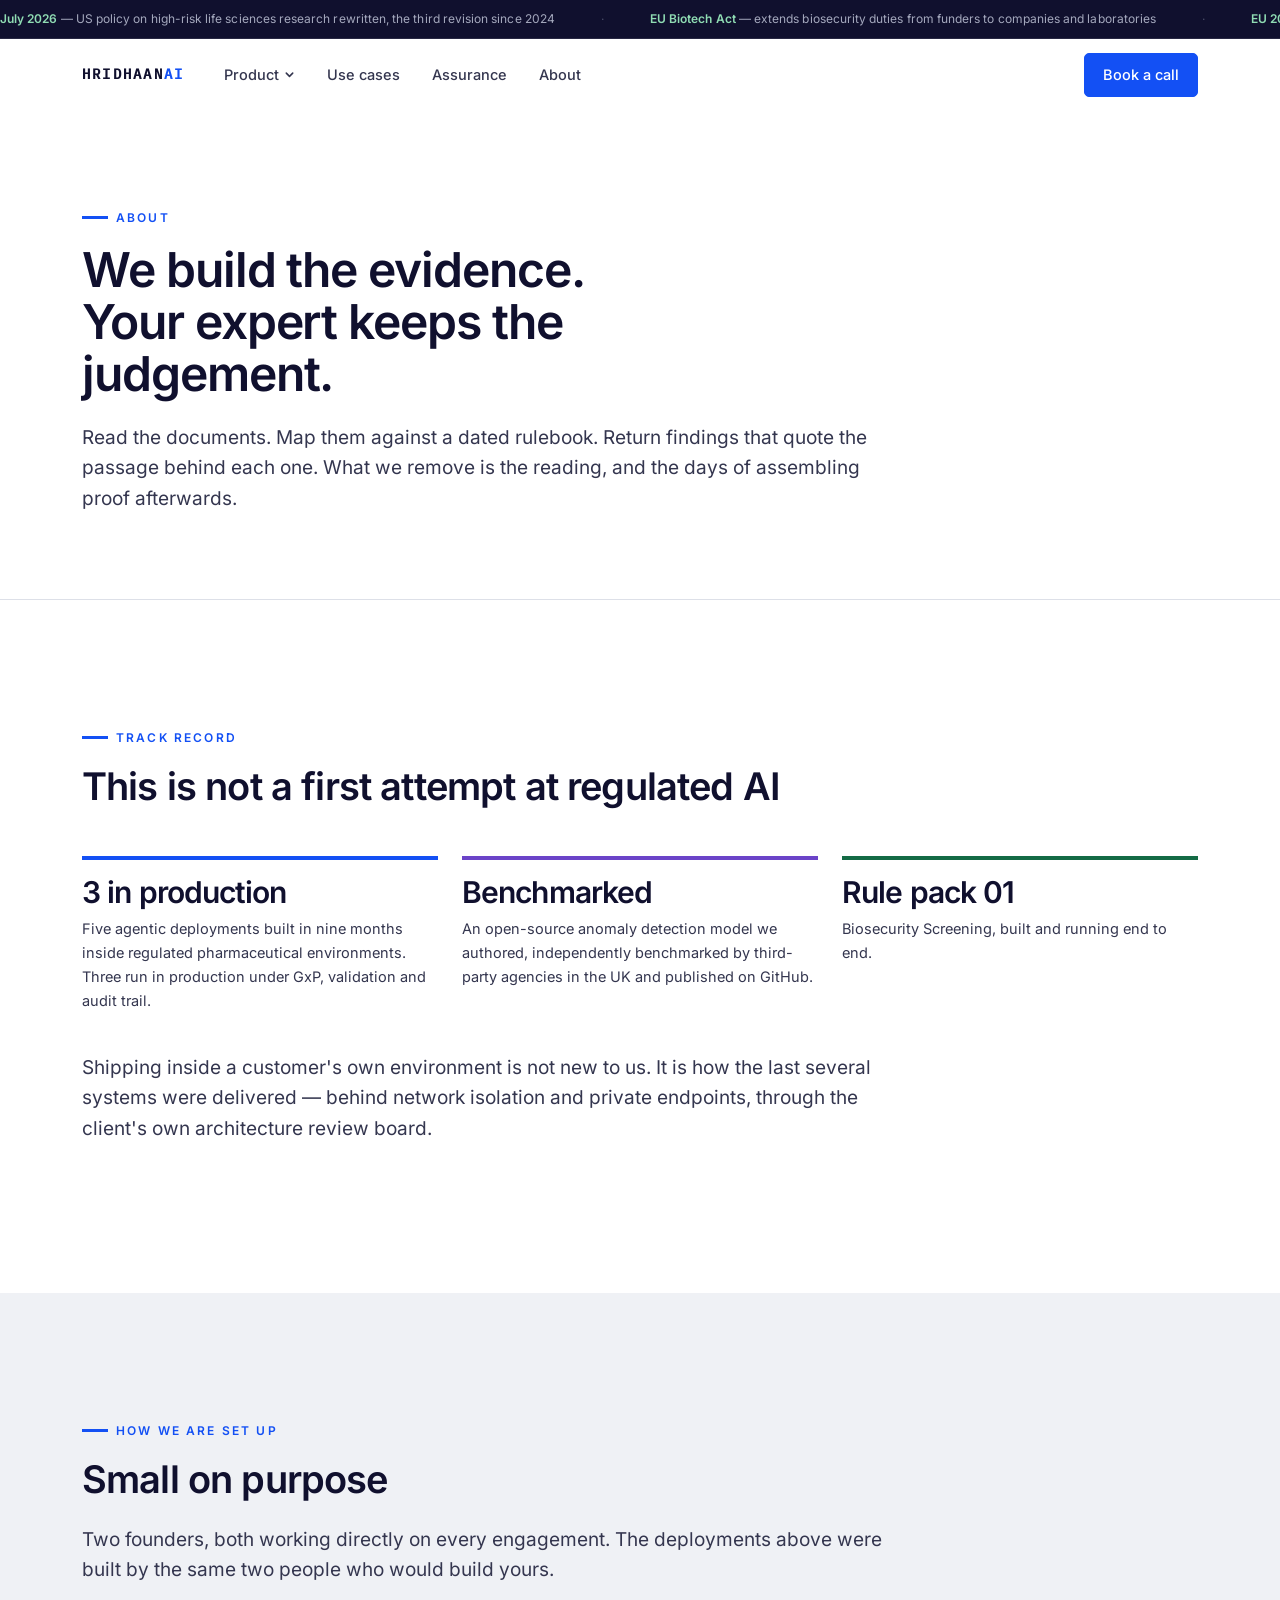
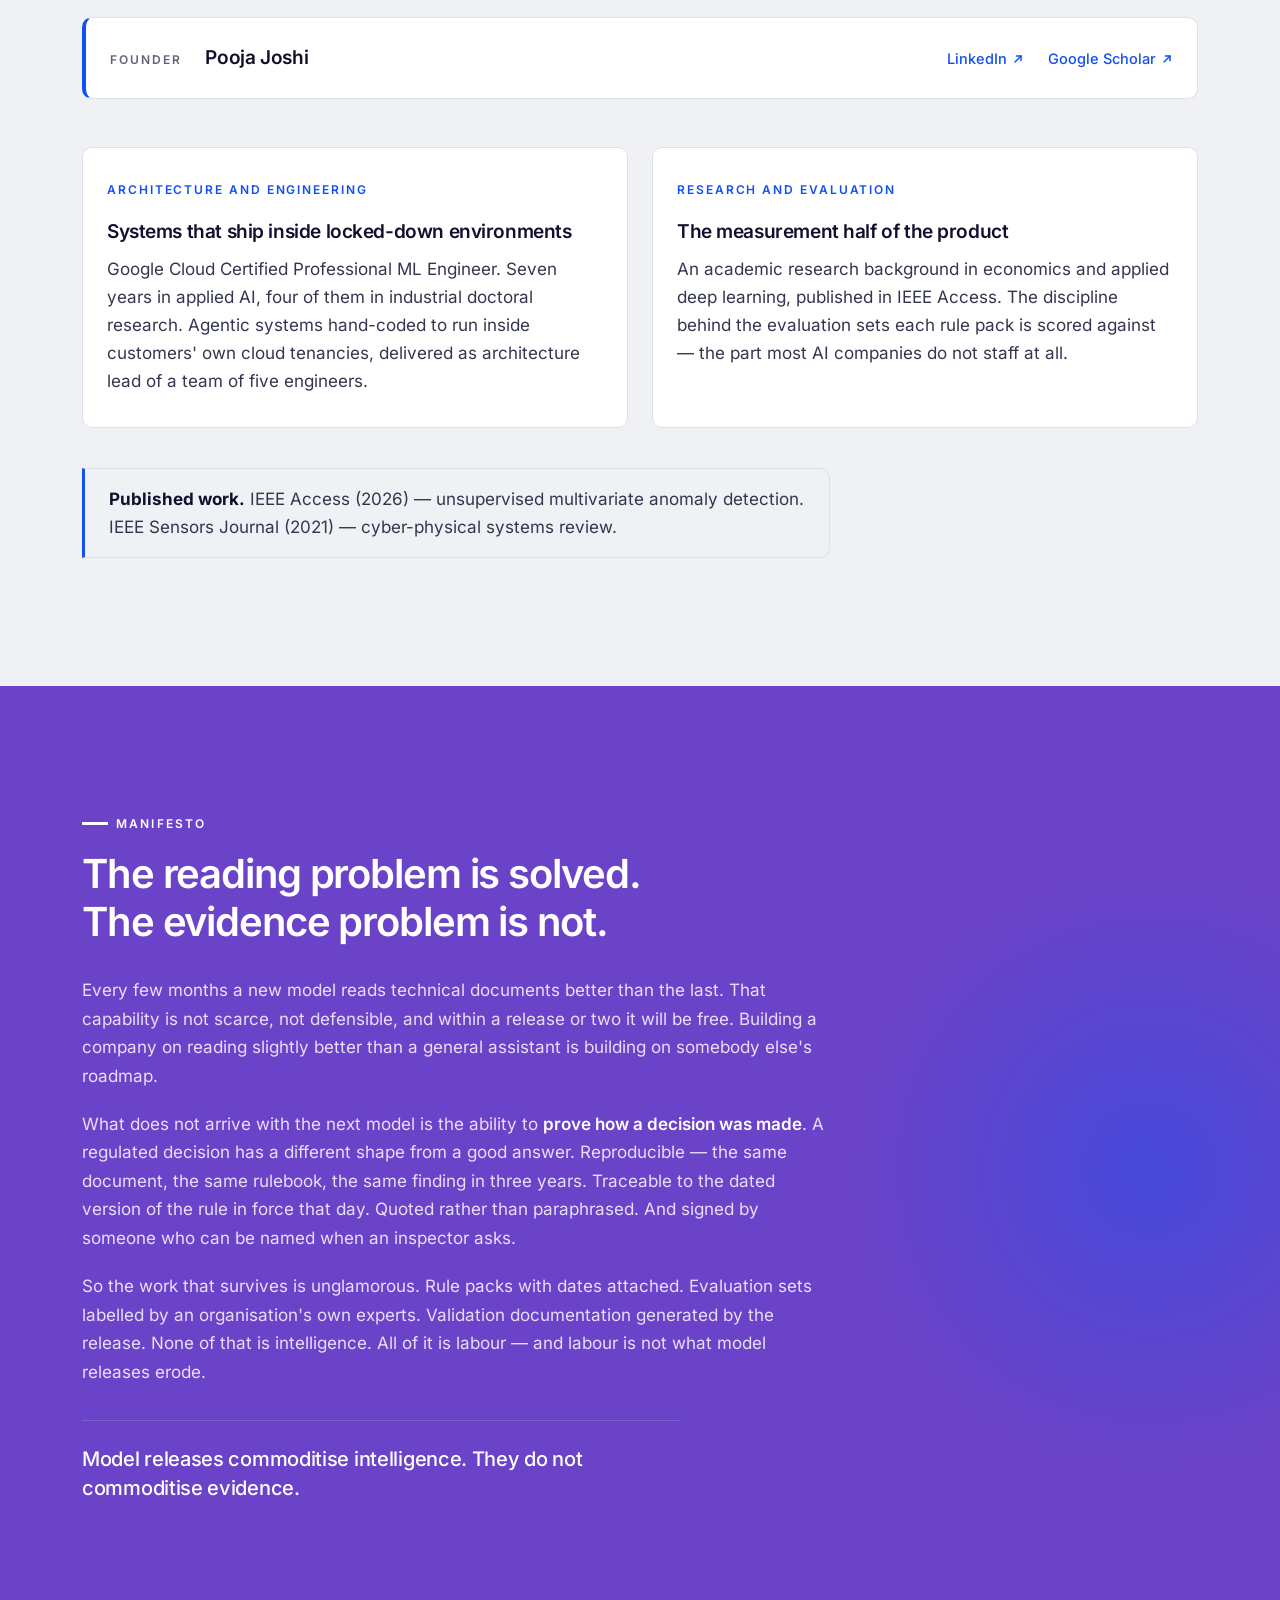
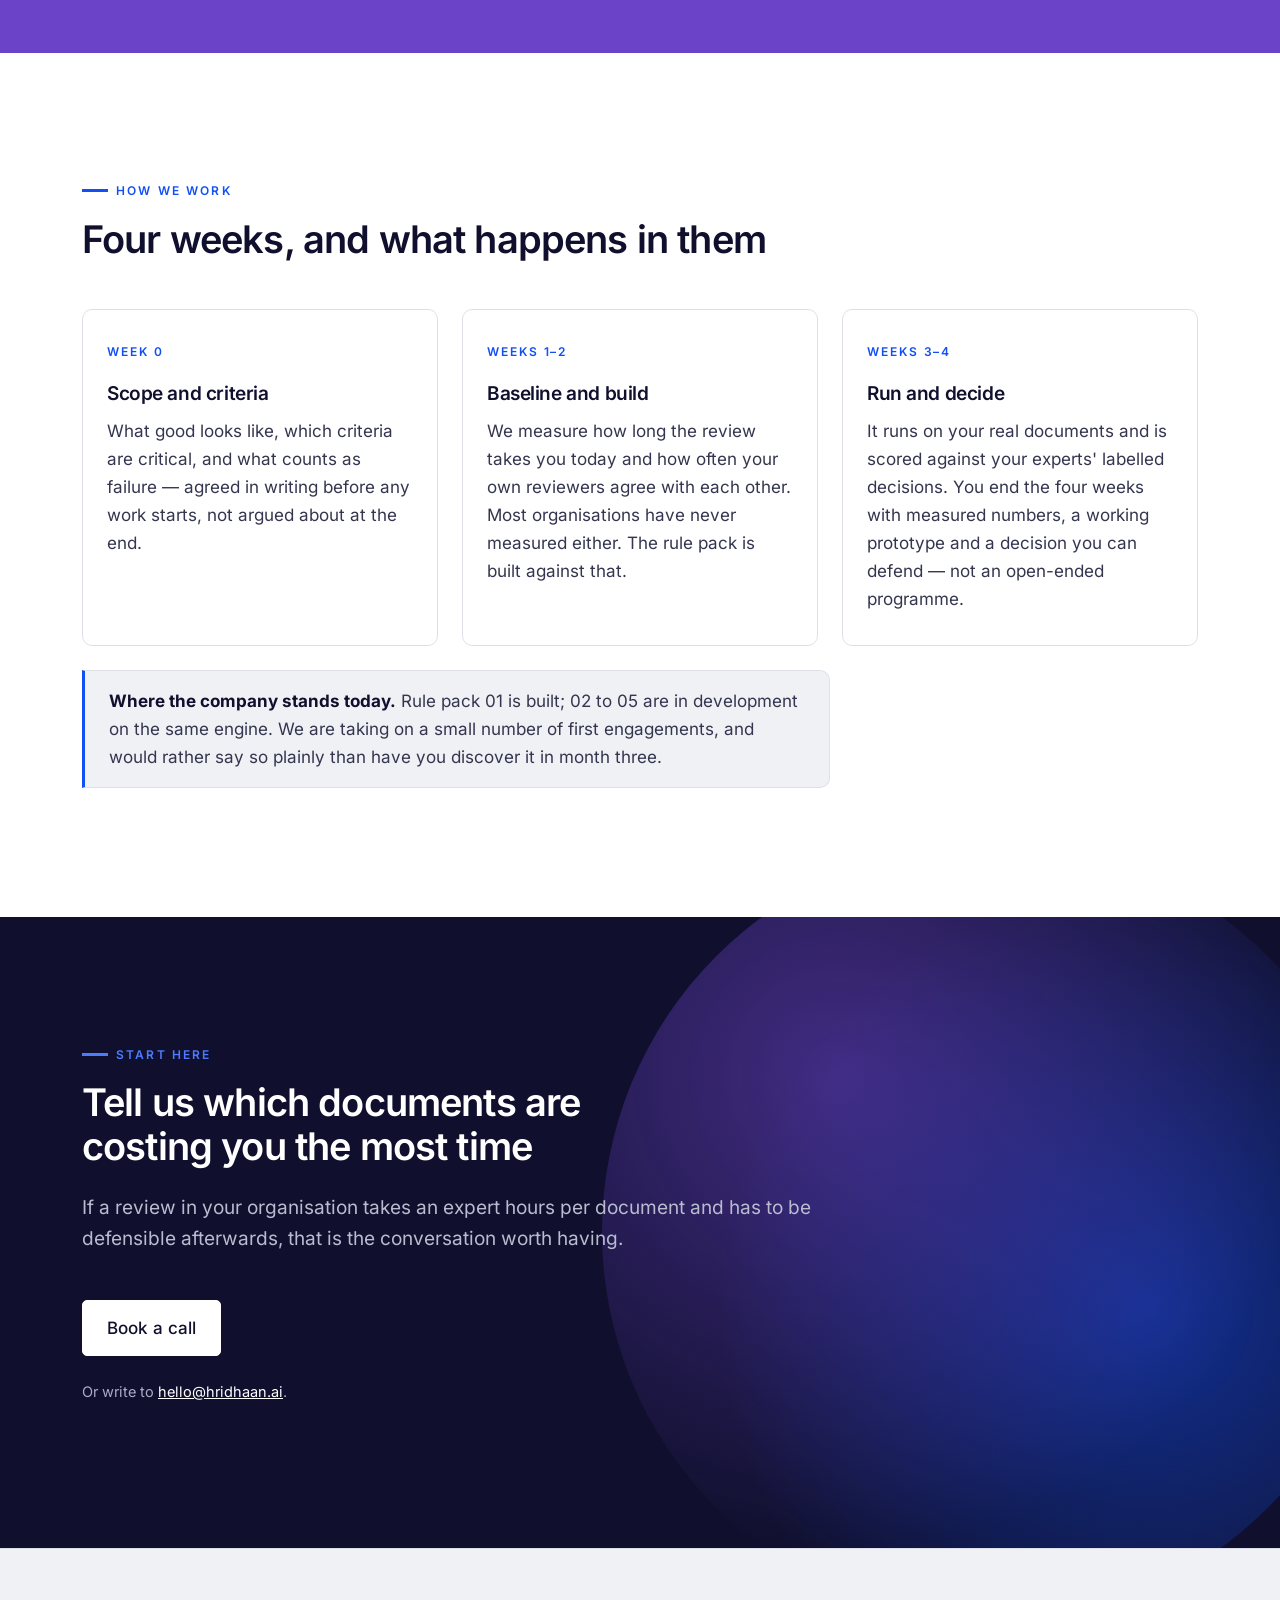
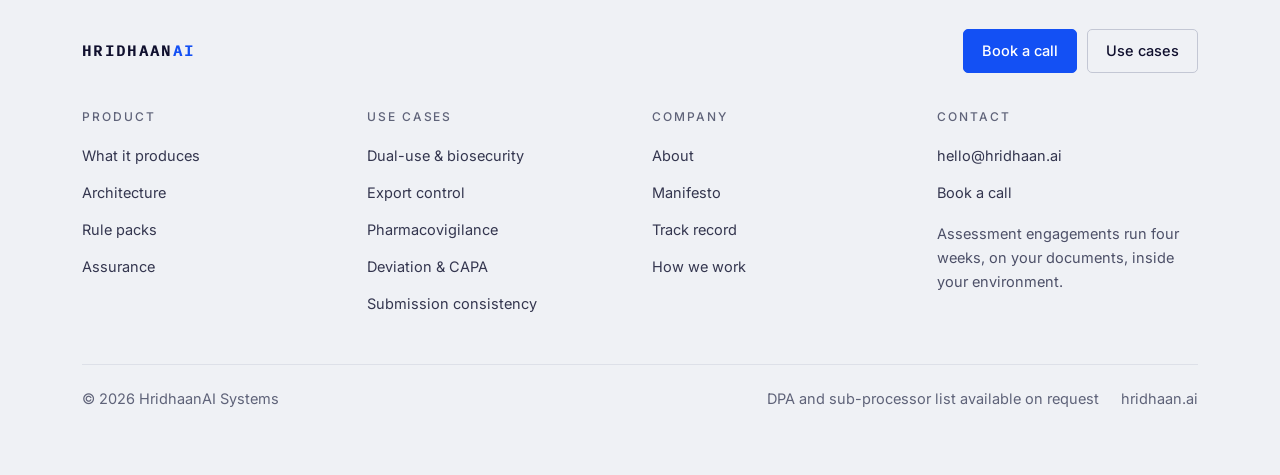
==== commit a53d6eea: "Name the founder on the About page The section described two people in detail — certifications, doct" ====
--- a/about.html
+++ b/about.html
@@ -122,9 +122,24 @@
     <div class="eyebrow">How we are set up</div>
     <h2 class="sec">Small on purpose</h2>
     <p class="lede">
-      Two founders, both working directly on every engagement. No layer between the people you talk to
-      and the people who build the system.
+      Two founders, both working directly on every engagement. The deployments above were built by the
+      same two people who would build yours.
     </p>
+
+    <div class="founder">
+      <span class="founder-k">Founder</span>
+      <span class="founder-n">Pooja Joshi</span>
+      <span class="founder-l">
+        <a href="https://www.linkedin.com/in/pooja-joshi-028011a3/" target="_blank" rel="noopener noreferrer">
+          LinkedIn<svg viewBox="0 0 12 12" aria-hidden="true"><path d="M3 9 9 3"/><path d="M4.4 3H9v4.6"/></svg>
+          <span class="vh">(opens in a new tab)</span>
+        </a>
+        <a href="https://scholar.google.com/citations?user=WjM1VssAAAAJ&amp;hl=en" target="_blank" rel="noopener noreferrer">
+          Google Scholar<svg viewBox="0 0 12 12" aria-hidden="true"><path d="M3 9 9 3"/><path d="M4.4 3H9v4.6"/></svg>
+          <span class="vh">(opens in a new tab)</span>
+        </a>
+      </span>
+    </div>
 
     <div class="grid-2">
       <div class="card">
--- a/styles.css
+++ b/styles.css
@@ -140,6 +140,11 @@
   --green-t:    #c9ecd9;
   --green-br:   #8fdcb3;   /* on dark grounds */
 
+  /* Reserved status slot — never a fourth categorical hue, and it always
+     ships with an icon and a label. Tuned for the dark band it lives on
+     (9.1:1 there); it is not legible on paper, so it is not used there. */
+  --status-crit: #f5a524;
+
   /* the default accent, for anything not assigned a role */
   --accent:     var(--blue);
   --accent-dk:  var(--blue-dk);
@@ -328,7 +333,7 @@
 .band-blue strong, .band-violet strong, .band-ink strong { color: #fff; }
 .band-green strong { color: var(--ink); }
 
-.band-blue .lede, .band-violet .lede { color: inherit; }
+.band-blue .lede, .band-violet .lede, .band-ink .lede { color: inherit; }
 .band-green .lede { color: #123b28; }
 
 /* links and buttons sitting on a coloured ground */
@@ -489,6 +494,110 @@
   .wrap { padding: 0 var(--s2); }
   }
 
+/* ══ Walkthrough stepper ══════════════════════════════════════════
+   Three states of the same interface, so the document panel stays put and
+   only the right half changes. Tabs, because that is what they are. */
+
+.steps {
+  display: flex; flex-wrap: wrap; gap: var(--s1);
+  margin-top: var(--s5);
+}
+.step {
+  position: relative; overflow: hidden;
+  display: flex; align-items: center; gap: var(--s2);
+  flex: 1 1 200px; min-width: 0;
+  padding: var(--s2) var(--s3);
+  font-family: var(--sans); font-size: var(--t-base); text-align: left;
+  color: var(--ink-3);
+  background: var(--paper);
+  border: 1px solid var(--rule);
+  border-radius: var(--r);
+  cursor: pointer;
+  transition: border-color .15s ease, background .15s ease, color .15s ease;
+}
+.step:hover { border-color: var(--rule-2); background: var(--paper-2); }
+.step.is-on {
+  background: var(--blue); border-color: var(--blue); color: #fff;
+}
+
+/* ── Self-playing walkthrough ────────────────────────────────────────────
+   The steps look static, so nobody clicks them. On entering view the
+   walkthrough plays itself once — Submit, Findings, Sign — and then stops
+   on the signature and stays there. The sweep is the timer: the script
+   advances on its animationend, so pausing the animation pauses the
+   walkthrough with no second clock to drift. Hovering pauses; touching
+   any tab ends the playback for good. */
+
+.step::after {
+  content: ""; position: absolute; left: 0; bottom: 0;
+  height: 3px; width: 100%;
+  background: rgba(255,255,255,.62);
+  transform: scaleX(0); transform-origin: left;
+}
+.steps.is-playing .step.is-on::after { animation: sweep 5.5s linear forwards; }
+.steps.is-playing:hover .step.is-on::after,
+.steps.is-playing:focus-within .step.is-on::after { animation-play-state: paused; }
+@keyframes sweep { from { transform: scaleX(0); } to { transform: scaleX(1); } }
+
+/* the pane that arrives gets a short rise, so the change is noticed */
+.pane:not([hidden]) { animation: paneIn .34s cubic-bezier(.22,.61,.36,1) both; }
+@keyframes paneIn { from { opacity: 0; transform: translateY(10px); } to { opacity: 1; transform: none; } }
+.step-ic { flex: none; display: flex; }
+.step-ic svg {
+  width: 24px; height: 24px; fill: none; stroke: currentColor;
+  stroke-width: 1.6; stroke-linecap: round; stroke-linejoin: round;
+}
+.step-t { display: flex; flex-direction: column; gap: 2px; min-width: 0; }
+.step-t b {
+  font-family: var(--mono); font-size: var(--t-xs); font-weight: 500;
+  letter-spacing: .12em; opacity: .88;
+}
+.step.is-on .step-t b { opacity: .92; }
+
+/* panes */
+.pane { display: flex; flex-direction: column; flex: 1; min-height: 0; }
+.pane[hidden] { display: none; }
+
+/* key / value list, used by the intake and the signed record */
+.kv { margin: 0; }
+.kv > div {
+  display: grid; grid-template-columns: 7.5em 1fr; gap: var(--s2);
+  padding: var(--s2) 0; border-bottom: 1px solid var(--rule);
+}
+.kv > div:last-child { border-bottom: none; }
+.kv dt { font-size: var(--t-sm); color: var(--ink-4); }
+.kv dd { margin: 0; font-size: var(--t-sm); color: var(--ink); font-weight: 500; }
+.kv dd .cite { margin-right: 6px; }
+
+.tenant-note {
+  display: flex; gap: var(--s1); align-items: flex-start;
+  margin-top: var(--s3); padding: var(--s2);
+  font-size: var(--t-sm); line-height: 1.5; color: var(--green-dk);
+  background: var(--green-lt); border-radius: var(--r-sm);
+}
+.tenant-note .fic { width: 18px; height: 18px; flex: none; margin-top: 1px; fill: none; stroke: var(--green-dk); stroke-width: 1.6; stroke-linecap: round; stroke-linejoin: round; }
+
+/* the signature moment */
+.sig {
+  display: flex; gap: var(--s2); align-items: center;
+  padding: var(--s3); margin-bottom: var(--s3);
+  background: var(--blue); border-radius: var(--r-sm); color: #fff;
+}
+.sig-ic { flex: none; display: flex; }
+.sig-ic svg { width: 34px; height: 34px; fill: none; stroke: #fff; stroke-width: 1.5; stroke-linecap: round; stroke-linejoin: round; }
+.sig-t { font-size: var(--t-md); font-weight: 600; letter-spacing: -.02em; }
+.sig-s { font-size: var(--t-sm); color: #dbe4fe; margin-top: 2px; }
+
+/* the flag list also appears on paper, where the dark-band amber is not legible */
+.flags.on-paper { margin-top: var(--s3); }
+.flags.on-paper .ok { color: var(--green-dk); }
+.flags.on-paper .ok .fic { stroke: var(--green-dk); }
+
+@media (max-width: 640px) {
+  .step { flex: 1 1 100%; padding: var(--s2); }
+  .kv > div { grid-template-columns: 1fr; gap: 2px; }
+}
+
 /* ══ Product mock — section 02 ═══════════════════════════════════════════
    Two panels reading as a real interface: the submitted document on the
    left, the assessment record it produced on the right. Built in HTML and
@@ -951,6 +1060,129 @@
   .has-menu.open:hover .menu-panel { display: grid; }
 }
 
+/* ══ Founder credit ═════════════════════════════════════════════════
+   A name and two links that can be checked, which is the argument the
+   product makes. No photograph — the links carry the evidence. */
+
+.founder {
+  display: flex; flex-wrap: wrap; align-items: baseline; gap: var(--s1) var(--s3);
+  margin-top: var(--s4); padding: var(--s3);
+  background: var(--paper); border: 1px solid var(--rule);
+  border-left: 4px solid var(--sec); border-radius: var(--r);
+}
+.founder-k {
+  font-size: var(--t-xs); font-weight: 600; letter-spacing: .16em;
+  text-transform: uppercase; color: var(--ink-4);
+}
+.founder-n { font-size: var(--t-md); font-weight: 600; color: var(--ink); letter-spacing: -.02em; }
+.founder-l { display: flex; flex-wrap: wrap; gap: var(--s3); margin-left: auto; }
+.founder-l a {
+  display: inline-flex; align-items: center; gap: 5px;
+  font-size: var(--t-sm); font-weight: 500; color: var(--accent);
+}
+.founder-l a svg {
+  width: 12px; height: 12px; flex: none; fill: none;
+  stroke: currentColor; stroke-width: 1.5; stroke-linecap: round; stroke-linejoin: round;
+}
+
+/* visually hidden, still announced */
+.vh {
+  position: absolute; width: 1px; height: 1px; overflow: hidden;
+  clip: rect(0 0 0 0); clip-path: inset(50%); white-space: nowrap;
+}
+
+@media (max-width: 560px) {
+  .founder-l { margin-left: 0; width: 100%; }
+}
+
+/* ══ The gap ══════════════════════════════════════════════════════════════════════
+   A billboard, not a dashboard: the one comparison that carries the pitch,
+   at display size, with everything else supporting it underneath.
+
+   Headline numbers, so these are stat figures rather than a one-bar bar
+   chart. The figures wear text colours — primary for the machine's count,
+   muted for the human's — and the bar underneath carries the identity, so
+   no value is coloured by its series. The delta chip is the one exception
+   the stat contract allows: its colour states direction.
+
+   Green against grey, never blue against violet. Those two sit about
+   12 ΔE apart, under the floor where a pair stays tellable apart even with
+   full colour vision, so they are never asked to separate anything. */
+
+.gap-hero {
+  display: grid;
+  grid-template-columns: 1fr auto 1fr;
+  align-items: end;
+  gap: var(--s5);
+  margin-top: var(--s7);
+  padding-bottom: var(--s7);
+  border-bottom: 1px solid rgba(255,255,255,.16);
+}
+.gap-k {
+  font-size: var(--t-xs); font-weight: 600; letter-spacing: .18em;
+  text-transform: uppercase; color: #9fa3ba; margin-bottom: var(--s2);
+}
+.gap-n {
+  font-size: clamp(64px, 10vw, 128px);
+  font-weight: 600; line-height: .88; letter-spacing: -.045em;
+  color: #fff;
+}
+.gap-n.is-base { color: var(--ink-5); }
+.gap-u { font-size: var(--t-md); color: #b9bcd0; margin-top: var(--s2); }
+.gap-bar { height: 12px; border-radius: 6px; background: rgba(255,255,255,.12); overflow: hidden; margin-top: var(--s3); }
+.gap-bar i { display: block; height: 100%; border-radius: 6px; min-width: 8px; }
+.gap-bar .base { background: var(--ink-5); }
+.gap-bar .lead { background: var(--green); }
+
+/* the arrow, and the delta — the one figure whose colour states direction */
+.gap-vs { display: flex; flex-direction: column; align-items: center; gap: var(--s2); padding-bottom: var(--s6); }
+.gap-vs svg { width: 44px; height: 26px; fill: none; stroke: var(--ink-5); stroke-width: 1.8; stroke-linecap: round; stroke-linejoin: round; }
+.gap-delta {
+  font-size: var(--t-md); font-weight: 600; line-height: 1;
+  color: var(--ink); background: var(--green);
+  padding: 6px 12px; border-radius: 100px;
+}
+
+/* supporting row */
+.gap-row {
+  display: grid;
+  grid-template-columns: repeat(3, minmax(0, 1fr));
+  gap: var(--s5);
+  margin-top: var(--s6);
+}
+.gap-m { font-size: 30px; font-weight: 600; letter-spacing: -.03em; color: #fff; line-height: 1.1; }
+.gap-m .u { font-size: var(--t-sm); font-weight: 500; letter-spacing: 0; color: #b9bcd0; }
+.gap-m s { color: var(--ink-5); text-decoration-thickness: 1.5px; margin-right: 6px; font-weight: 500; }
+
+/* flagged outcomes — status, so each carries an icon and a label, never colour alone */
+.flags { list-style: none; margin: 0; padding: 0; }
+.flags li {
+  display: flex; align-items: flex-start; gap: var(--s1);
+  font-size: var(--t-sm); line-height: 1.5; margin-bottom: var(--s2);
+}
+.flags li:last-child { margin-bottom: 0; }
+.flags .fic { width: 17px; height: 17px; flex: none; margin-top: 1px; fill: none; stroke-width: 1.7; stroke-linecap: round; stroke-linejoin: round; }
+.flags .crit { color: var(--status-crit); }
+.flags .crit .fic { stroke: var(--status-crit); }
+.flags .ok { color: var(--green); }
+.flags .ok .fic { stroke: var(--green); }
+
+@media (max-width: 900px) {
+  .gap-hero { gap: var(--s3); padding-bottom: var(--s5); margin-top: var(--s5); }
+  .gap-vs { padding-bottom: var(--s5); }
+  .gap-vs svg { width: 32px; }
+  .gap-row { grid-template-columns: 1fr; gap: var(--s4); margin-top: var(--s5); }
+}
+/* Narrow: one column, so the arrow points from the human count down to the
+   machine's rather than sideways into nothing. */
+@media (max-width: 560px) {
+  .gap-hero { grid-template-columns: 1fr; gap: var(--s3); }
+  .gap-vs { flex-direction: row; justify-content: flex-start; gap: var(--s2); padding: 0; }
+  .gap-vs svg { transform: rotate(90deg); }
+  .gap-u { font-size: var(--t-sm); }
+  .gap-n { line-height: .95; }
+}
+
 /* ══ Architecture diagram — section 01 ═══════════════════════════════════
    Inline SVG so it inherits the palette and scales with the type. Two
    arrangements of the same pipeline: wide, and stacked for narrow screens.
@@ -1066,7 +1298,10 @@
   a.pack:hover, .card:hover { transform: none; }
   html { scroll-behavior: auto; }
   .btn, .card, .pack, .ic, .menu-panel, .menu-trigger .chev,
-  button.cite, .doc mark { transition: none !important; }
+  button.cite, .doc mark, .step { transition: none !important; }
+  /* the walkthrough does not play itself; the tabs still work */
+  .steps.is-playing .step.is-on::after { animation: none; }
+  .pane:not([hidden]) { animation: none; }
 }
 
 /* anchored targets clear the sticky nav */
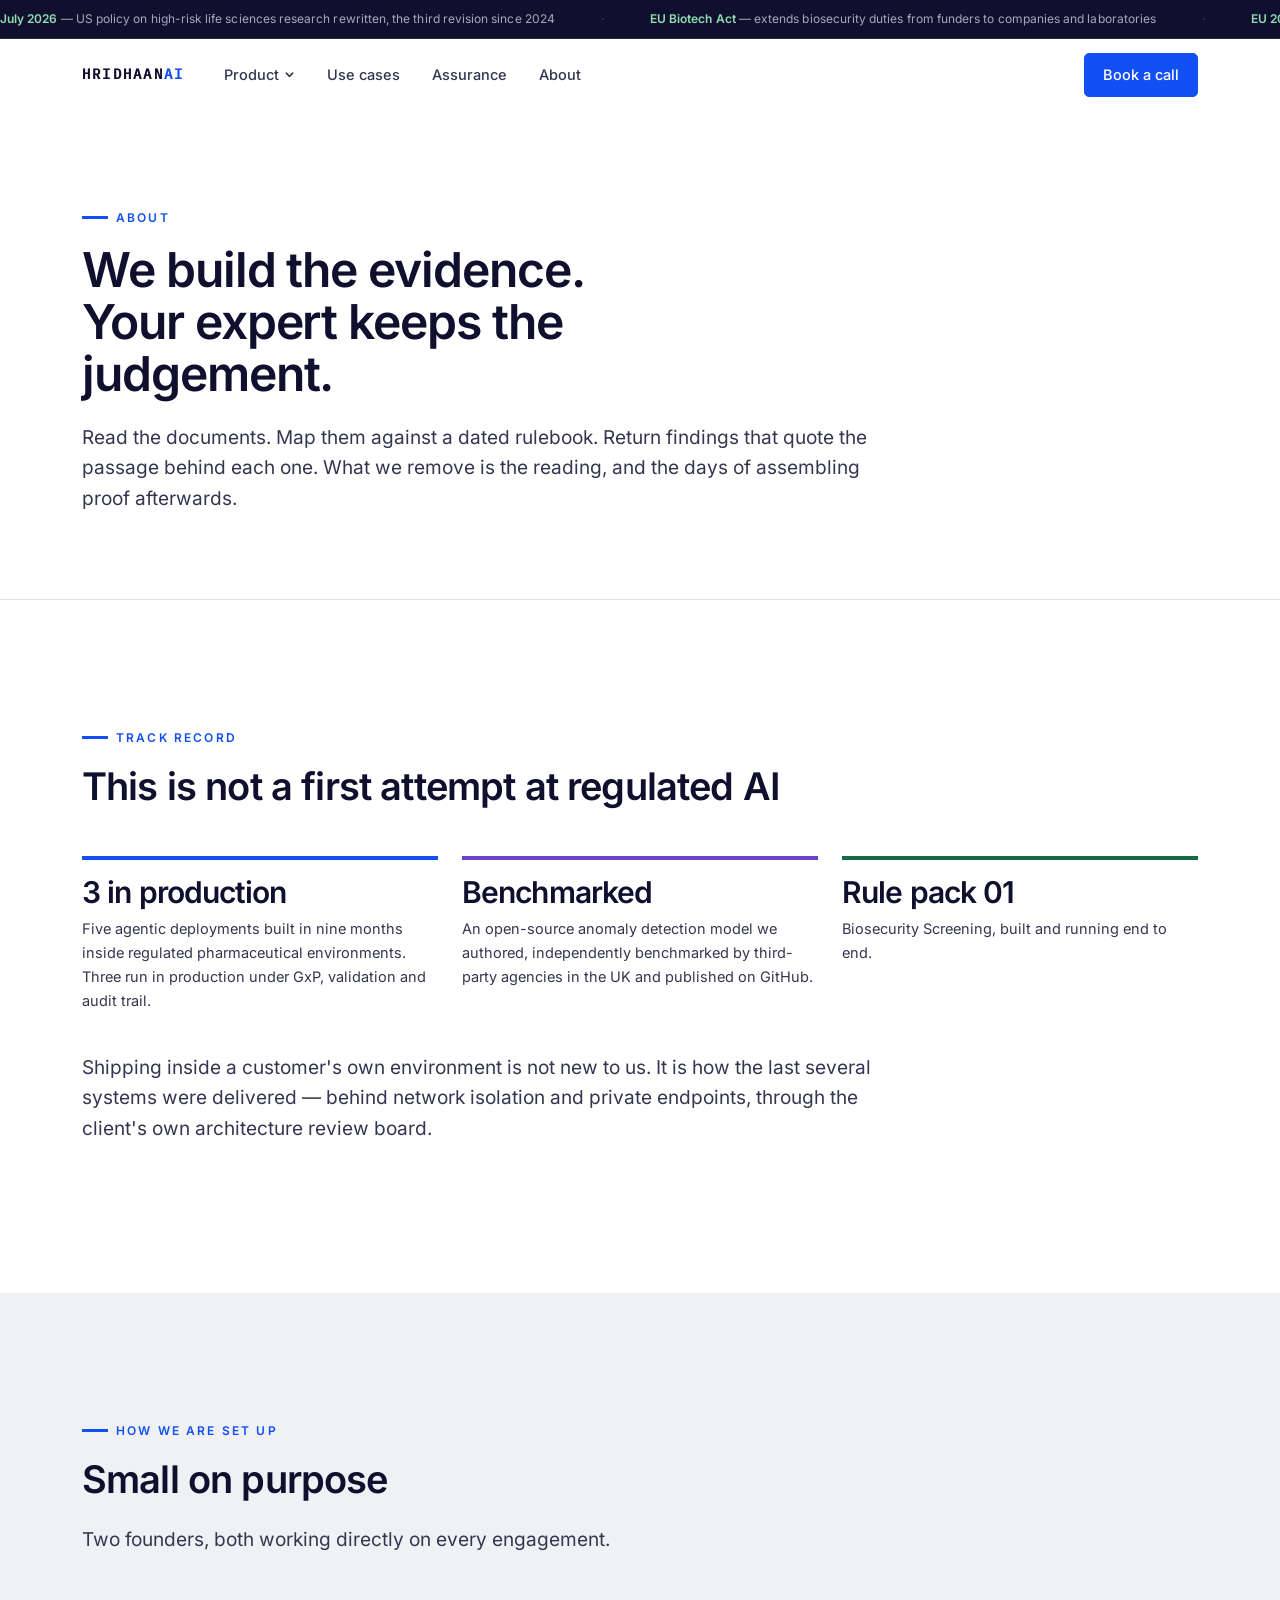
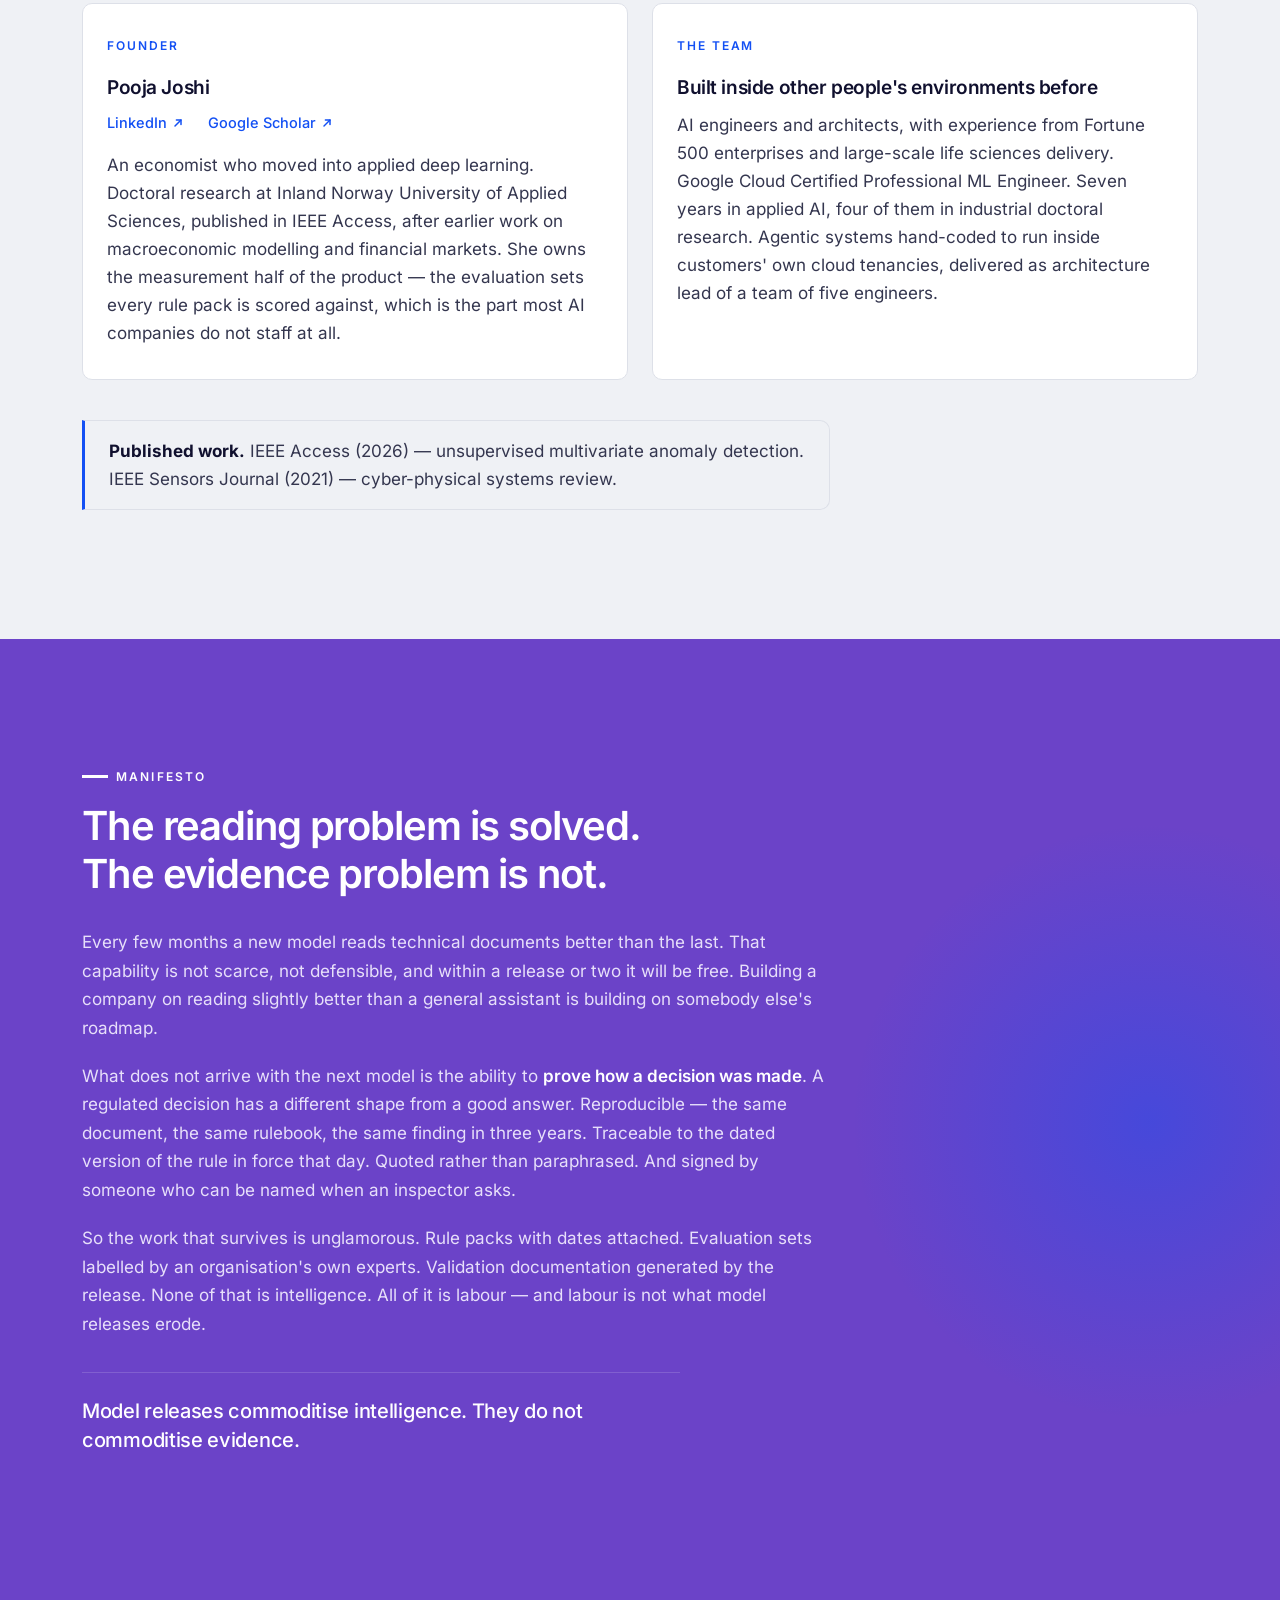
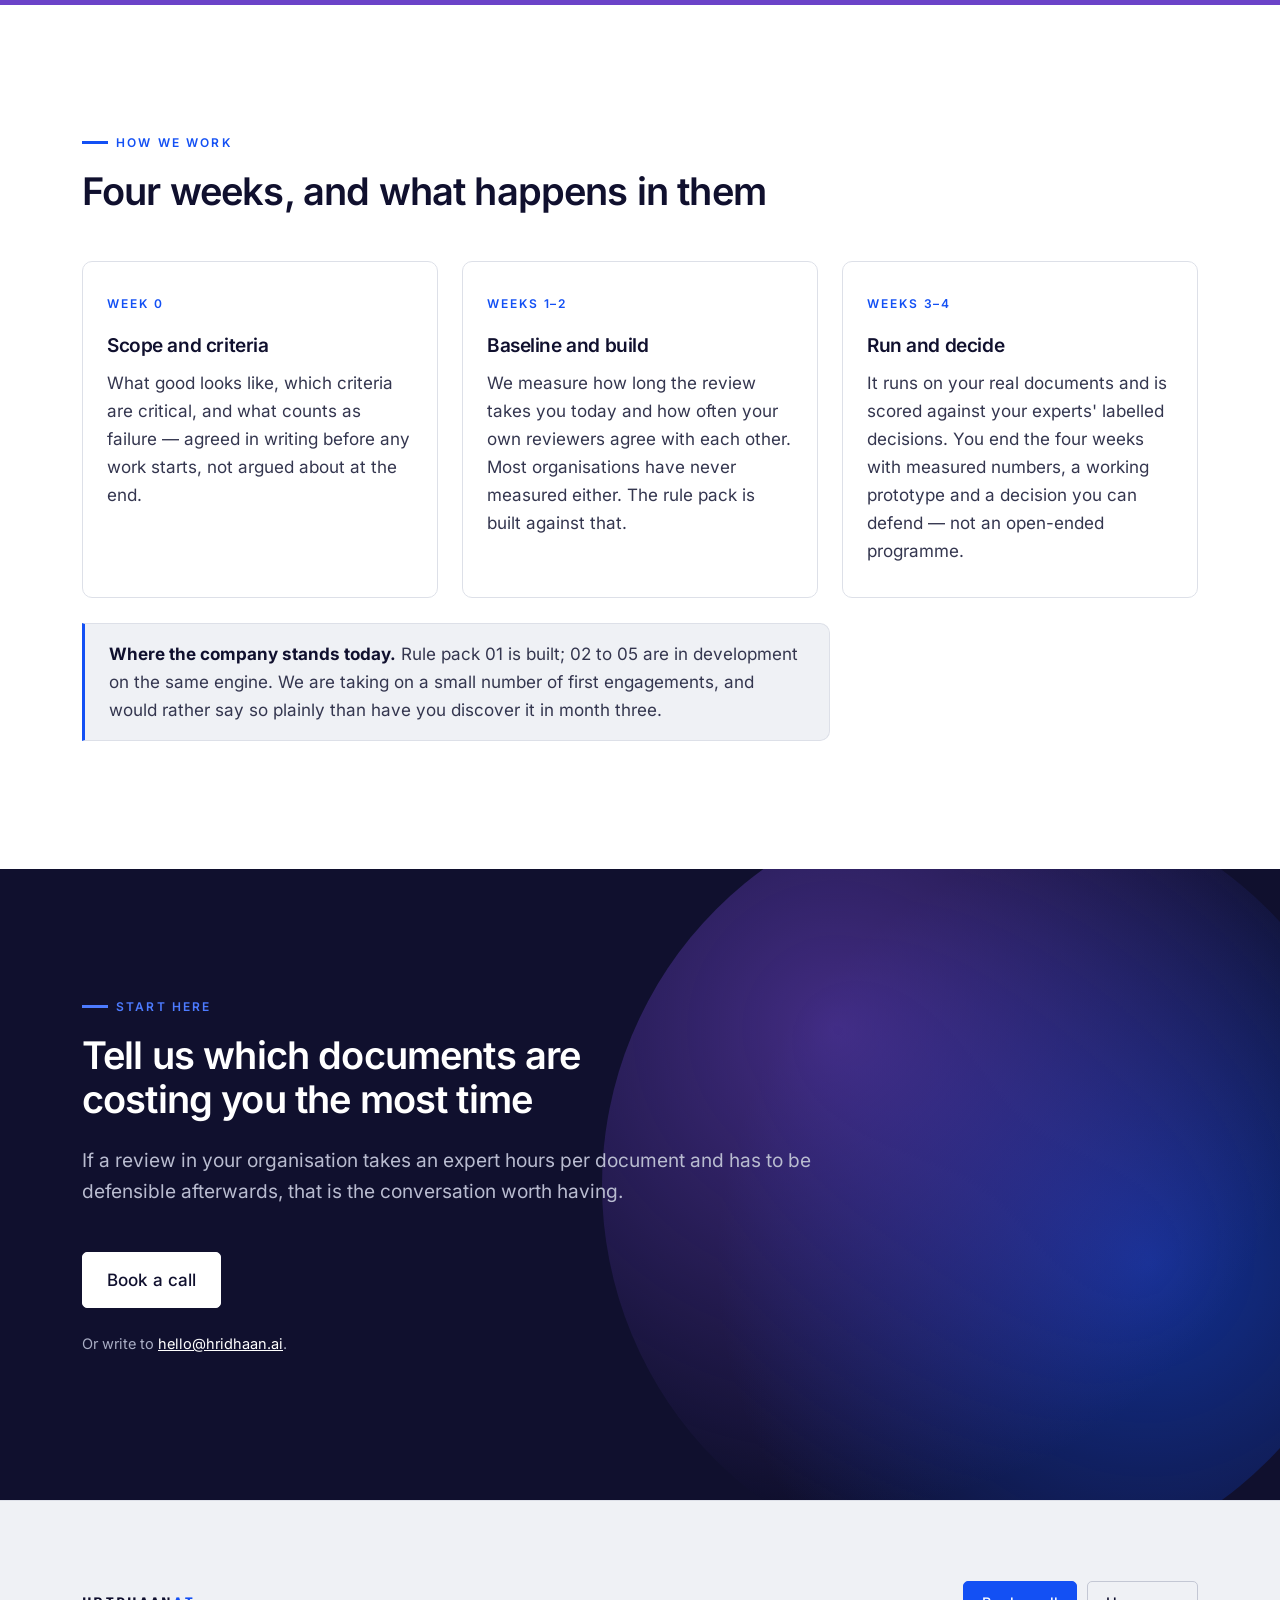
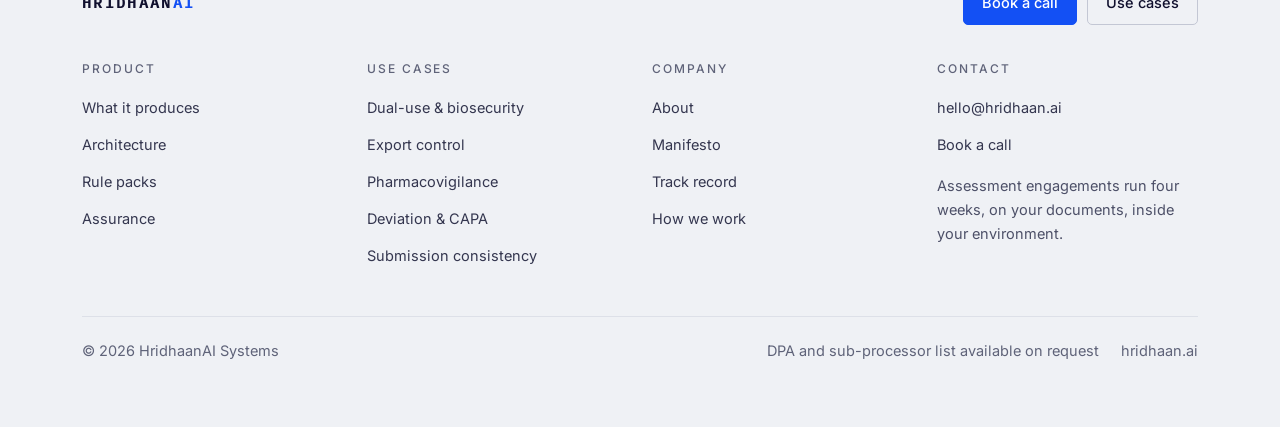
==== commit ed5bfc3e: "Rework "Small on purpose" as founder and team The section was two abstract halves of the product wit" ====
--- a/about.html
+++ b/about.html
@@ -121,43 +121,39 @@
   <div class="wrap">
     <div class="eyebrow">How we are set up</div>
     <h2 class="sec">Small on purpose</h2>
-    <p class="lede">
-      Two founders, both working directly on every engagement. The deployments above were built by the
-      same two people who would build yours.
-    </p>
-
-    <div class="founder">
-      <span class="founder-k">Founder</span>
-      <span class="founder-n">Pooja Joshi</span>
-      <span class="founder-l">
-        <a href="https://www.linkedin.com/in/pooja-joshi-028011a3/" target="_blank" rel="noopener noreferrer">
-          LinkedIn<svg viewBox="0 0 12 12" aria-hidden="true"><path d="M3 9 9 3"/><path d="M4.4 3H9v4.6"/></svg>
-          <span class="vh">(opens in a new tab)</span>
-        </a>
-        <a href="https://scholar.google.com/citations?user=WjM1VssAAAAJ&amp;hl=en" target="_blank" rel="noopener noreferrer">
-          Google Scholar<svg viewBox="0 0 12 12" aria-hidden="true"><path d="M3 9 9 3"/><path d="M4.4 3H9v4.6"/></svg>
-          <span class="vh">(opens in a new tab)</span>
-        </a>
-      </span>
-    </div>
+    <p class="lede">Two founders, both working directly on every engagement.</p>
 
     <div class="grid-2">
       <div class="card">
-        <span class="num">Architecture and engineering</span>
-        <h3>Systems that ship inside locked-down environments</h3>
+        <span class="num">Founder</span>
+        <h3>Pooja Joshi</h3>
+        <span class="founder-l">
+          <a href="https://www.linkedin.com/in/pooja-joshi-028011a3/" target="_blank" rel="noopener noreferrer">
+            LinkedIn<svg viewBox="0 0 12 12" aria-hidden="true"><path d="M3 9 9 3"/><path d="M4.4 3H9v4.6"/></svg>
+            <span class="vh">(opens in a new tab)</span>
+          </a>
+          <a href="https://scholar.google.com/citations?user=WjM1VssAAAAJ&amp;hl=en" target="_blank" rel="noopener noreferrer">
+            Google Scholar<svg viewBox="0 0 12 12" aria-hidden="true"><path d="M3 9 9 3"/><path d="M4.4 3H9v4.6"/></svg>
+            <span class="vh">(opens in a new tab)</span>
+          </a>
+        </span>
         <p>
-          Google Cloud Certified Professional ML Engineer. Seven years in applied AI, four of them in
-          industrial doctoral research. Agentic systems hand-coded to run inside customers' own cloud
-          tenancies, delivered as architecture lead of a team of five engineers.
+          An economist who moved into applied deep learning. Doctoral research at Inland Norway
+          University of Applied Sciences, published in IEEE Access, after earlier work on
+          macroeconomic modelling and financial markets. She owns the measurement half of the
+          product &mdash; the evaluation sets every rule pack is scored against, which is the part
+          most AI companies do not staff at all.
         </p>
       </div>
       <div class="card">
-        <span class="num">Research and evaluation</span>
-        <h3>The measurement half of the product</h3>
+        <span class="num">The team</span>
+        <h3>Built inside other people's environments before</h3>
         <p>
-          An academic research background in economics and applied deep learning, published in IEEE
-          Access. The discipline behind the evaluation sets each rule pack is scored against — the part
-          most AI companies do not staff at all.
+          AI engineers and architects, with experience from Fortune 500 enterprises and large-scale
+          life sciences delivery. Google Cloud Certified Professional ML Engineer. Seven years in
+          applied AI, four of them in industrial doctoral research. Agentic systems hand-coded to run
+          inside customers' own cloud tenancies, delivered as architecture lead of a team of five
+          engineers.
         </p>
       </div>
     </div>
--- a/styles.css
+++ b/styles.css
@@ -1075,7 +1075,7 @@
   text-transform: uppercase; color: var(--ink-4);
 }
 .founder-n { font-size: var(--t-md); font-weight: 600; color: var(--ink); letter-spacing: -.02em; }
-.founder-l { display: flex; flex-wrap: wrap; gap: var(--s3); margin-left: auto; }
+.founder-l { display: flex; flex-wrap: wrap; gap: var(--s3); margin: 0 0 var(--s2); }
 .founder-l a {
   display: inline-flex; align-items: center; gap: 5px;
   font-size: var(--t-sm); font-weight: 500; color: var(--accent);
